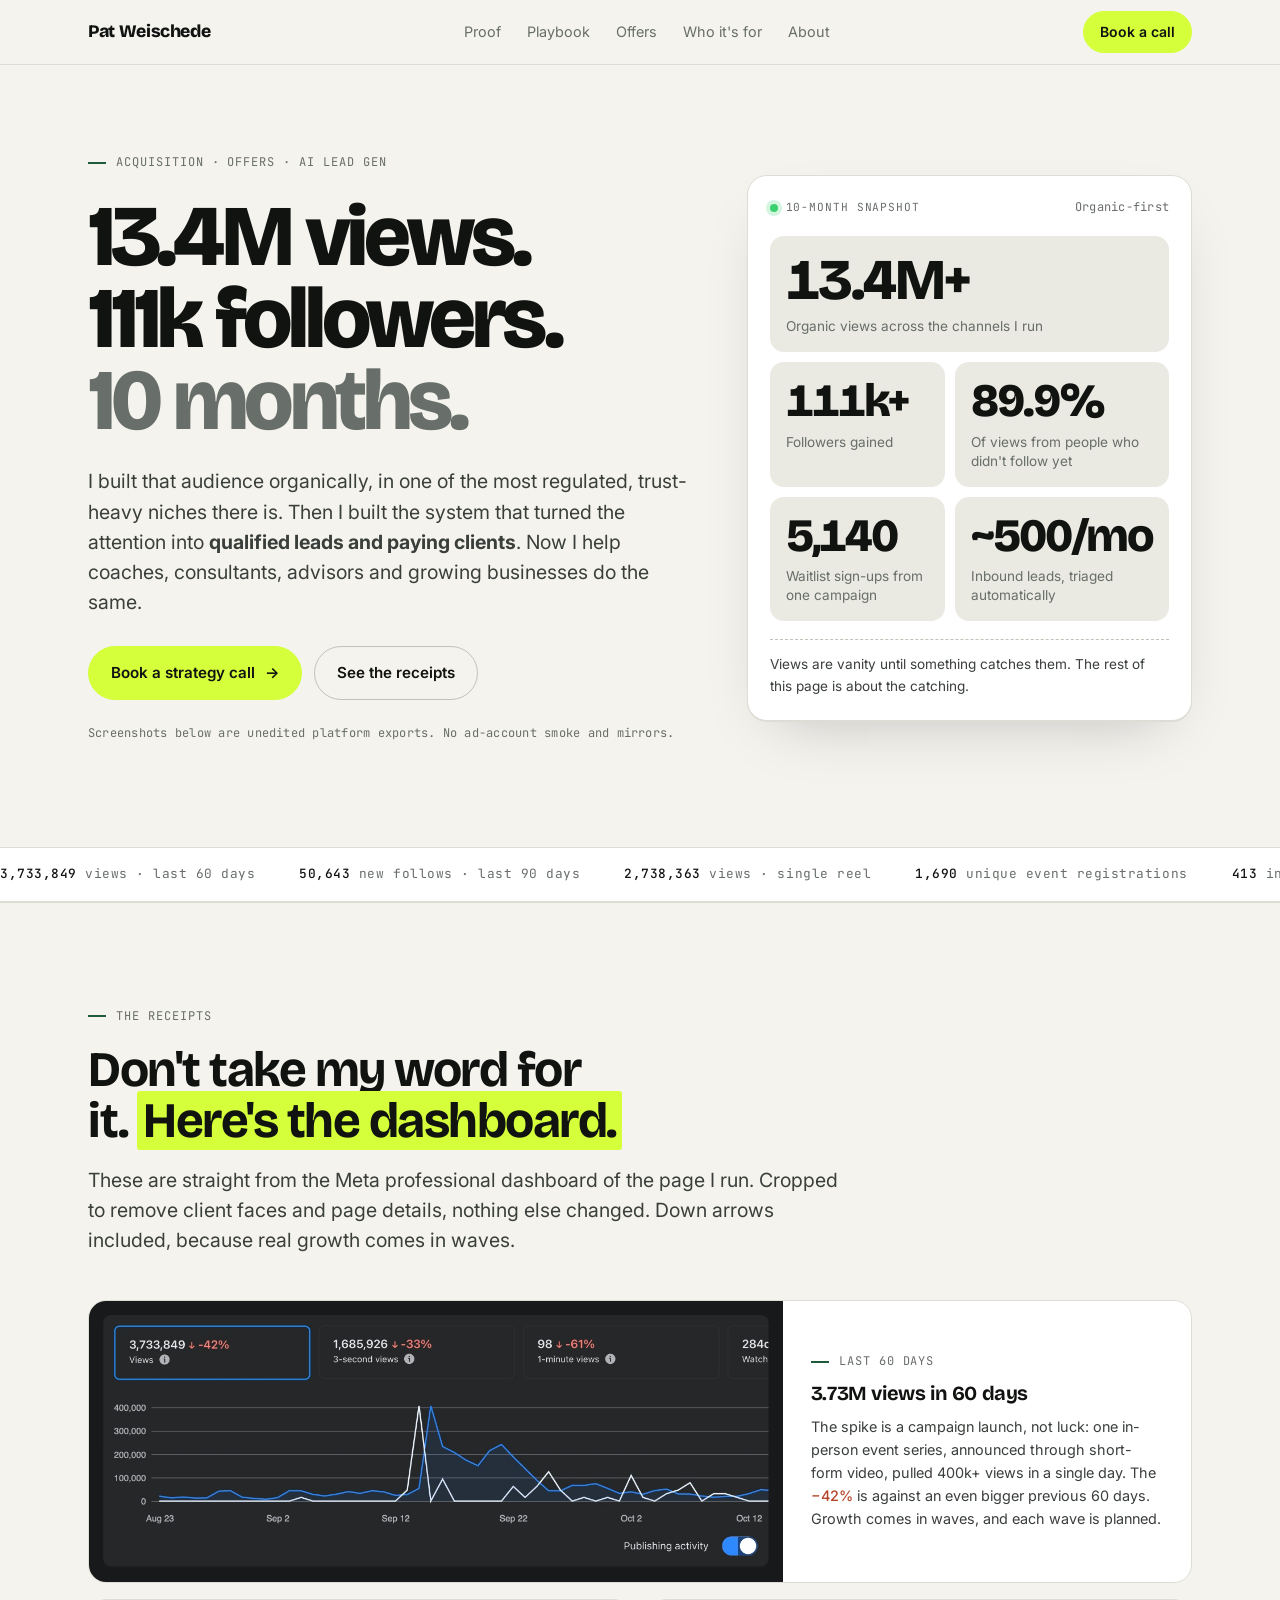
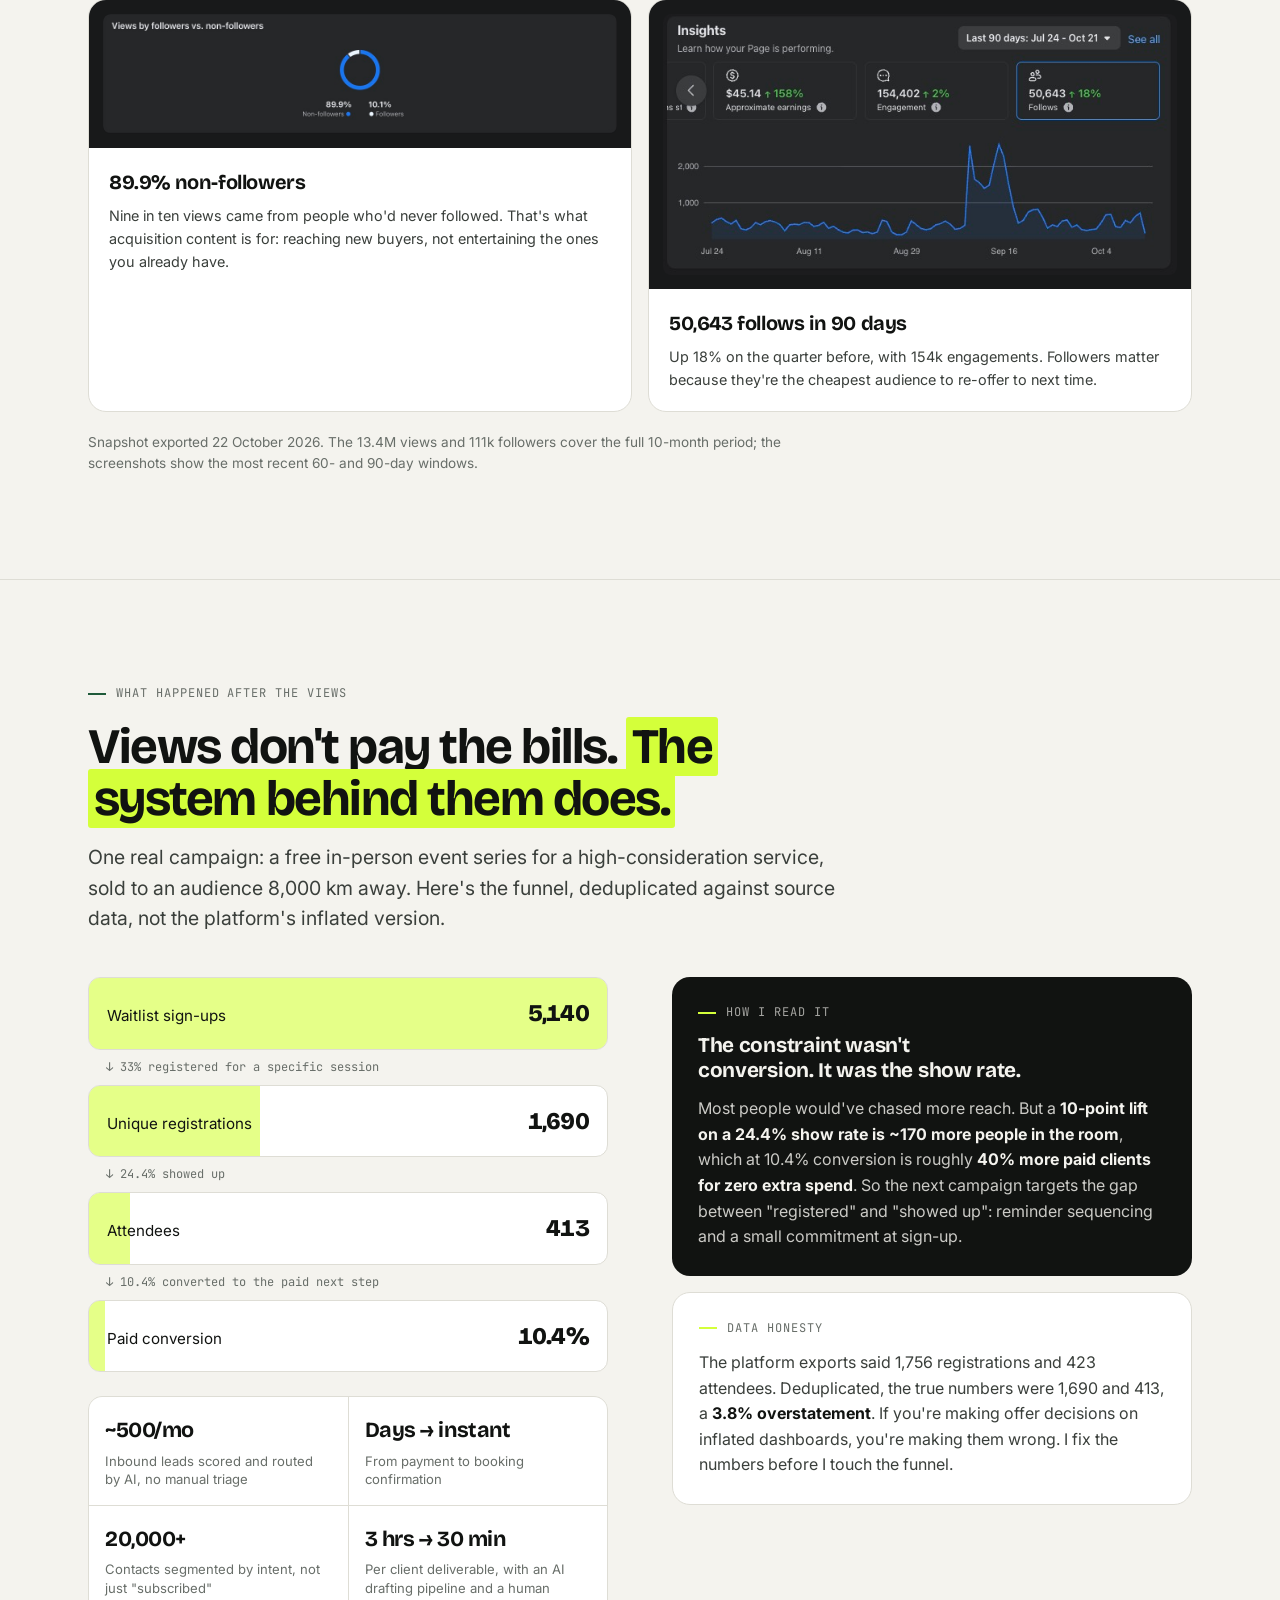
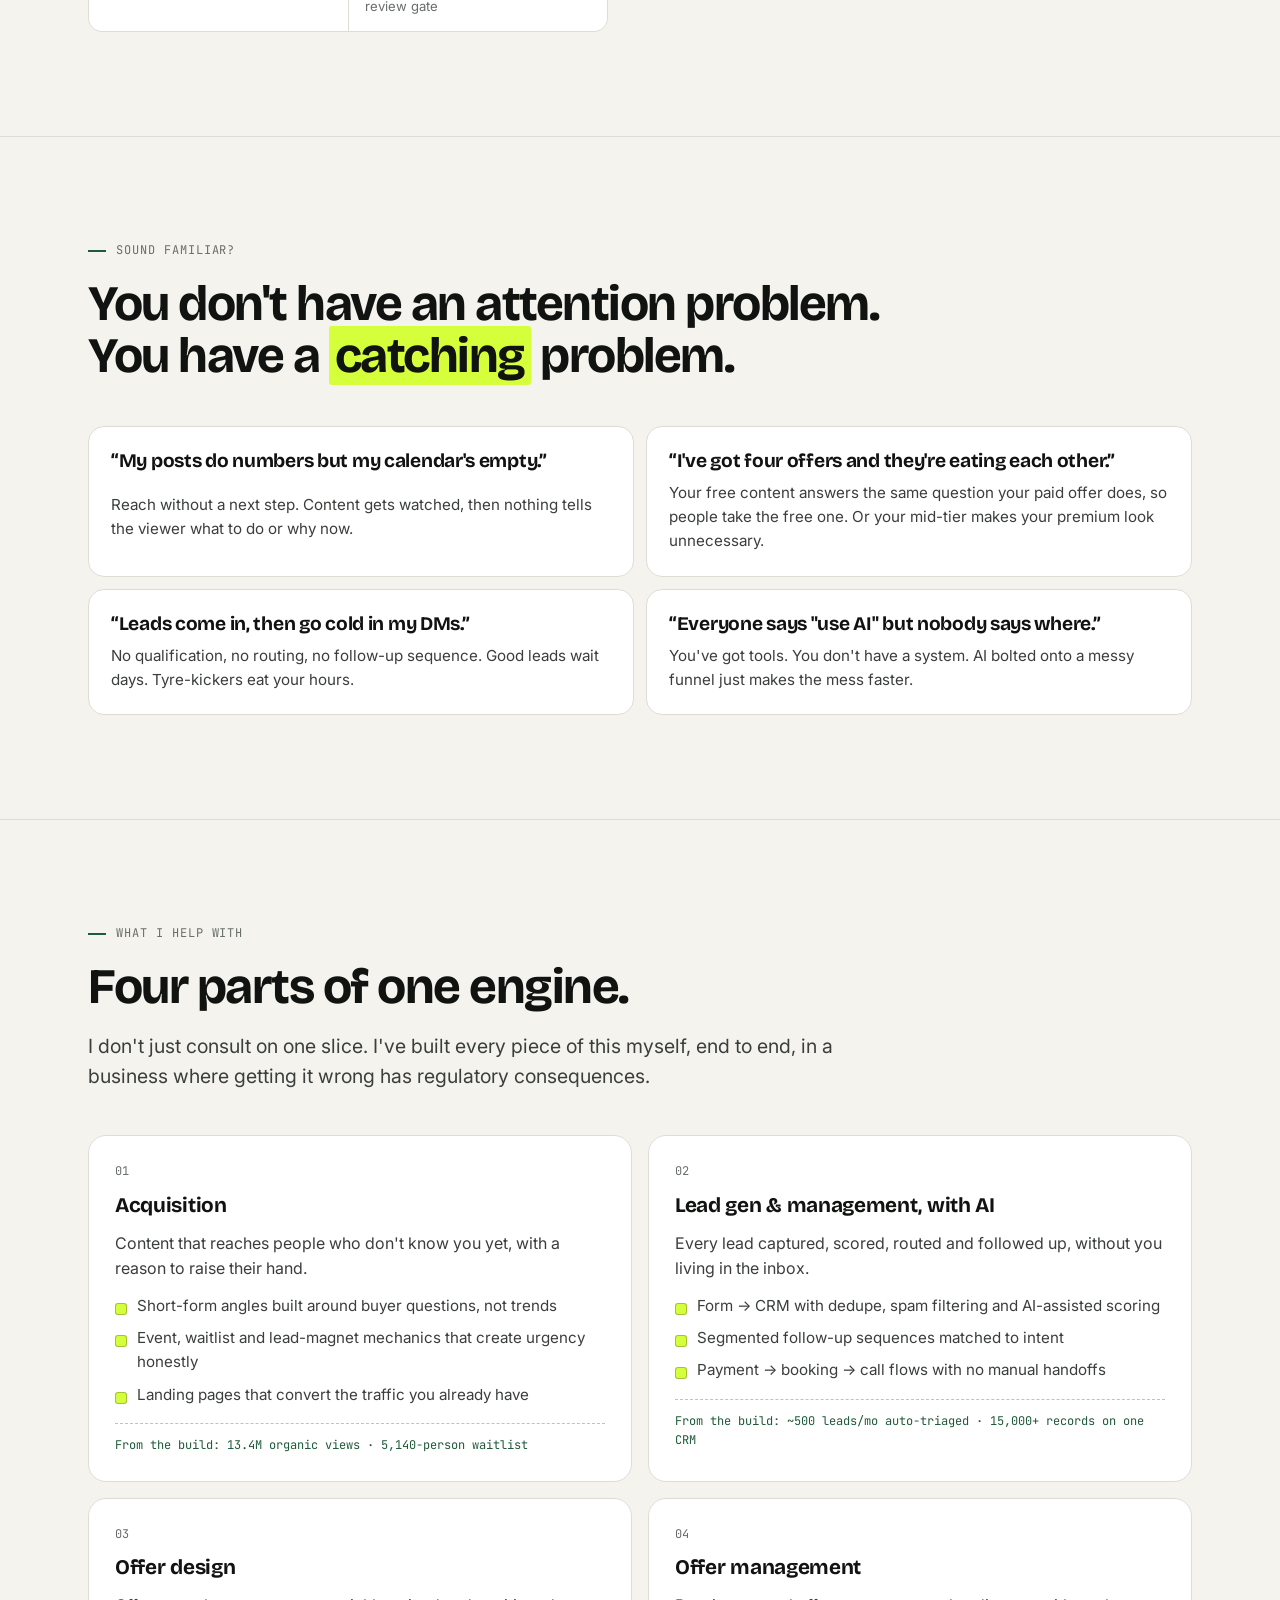
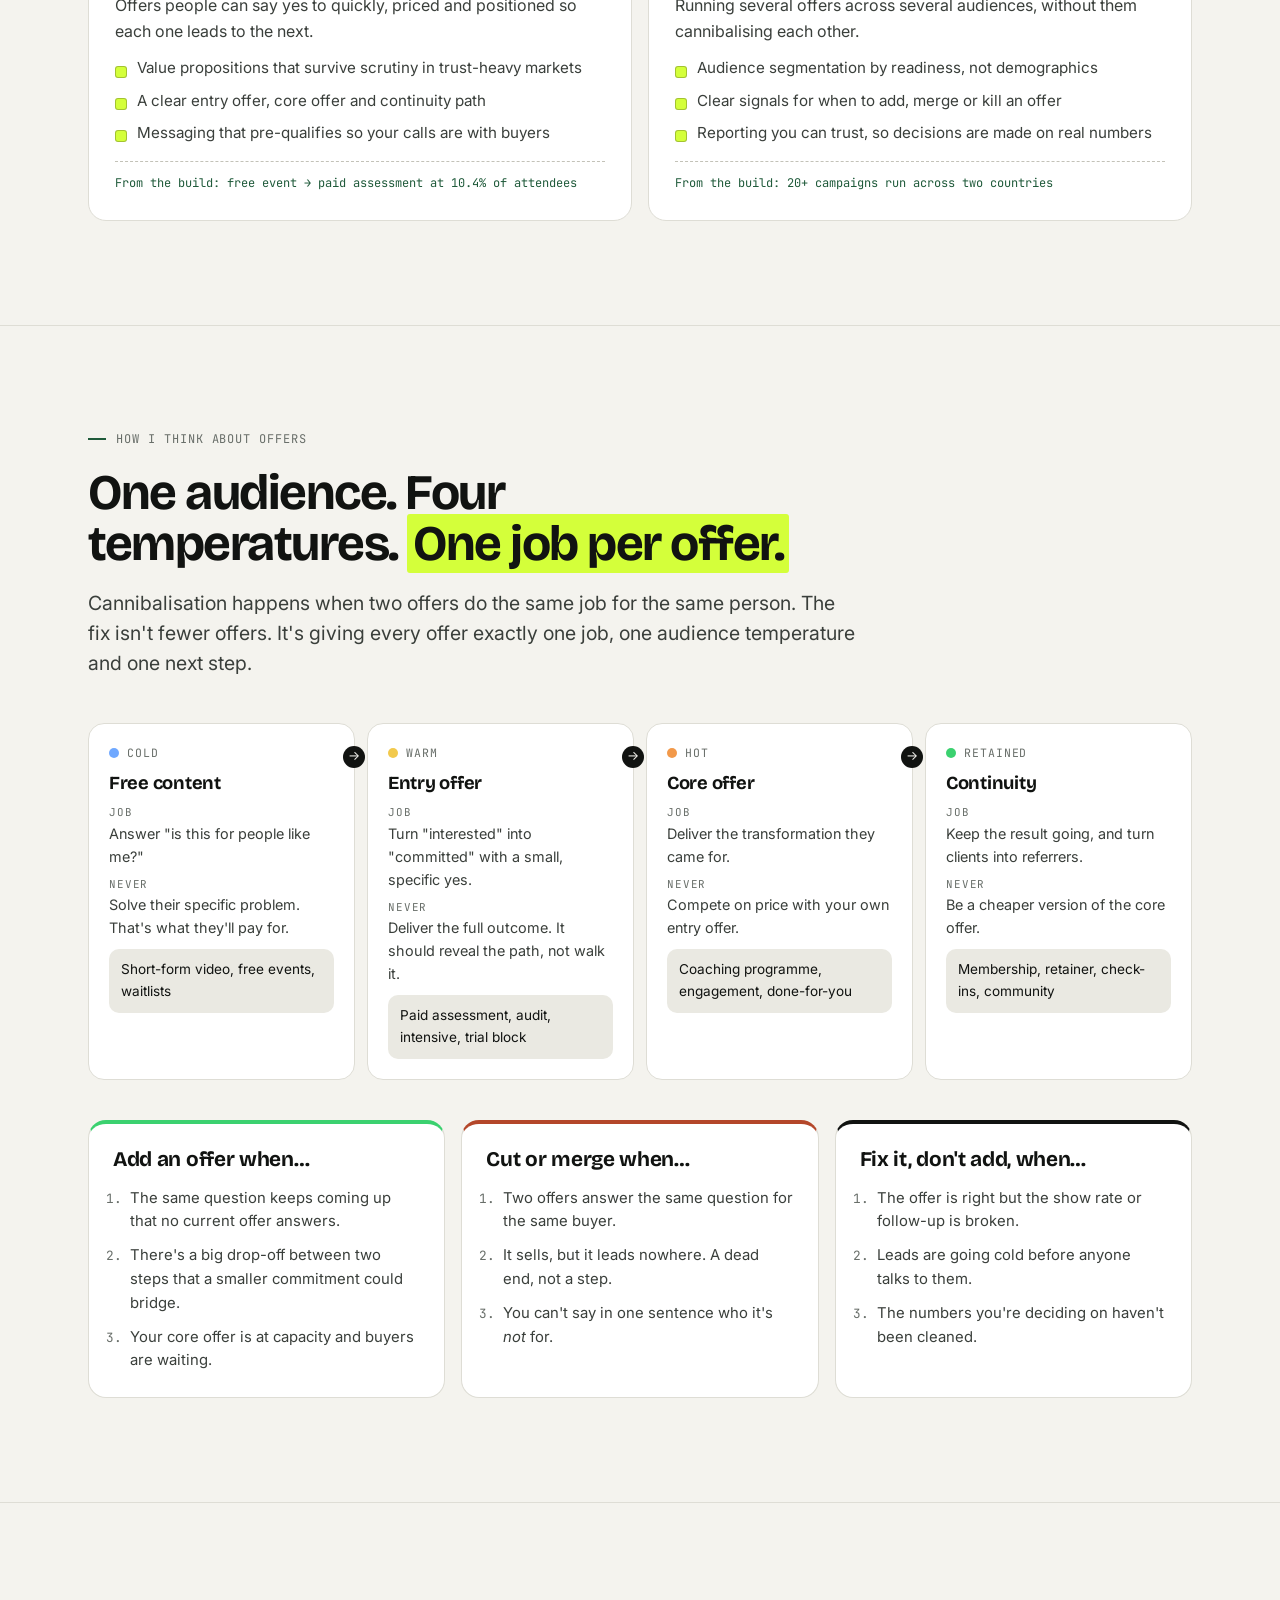
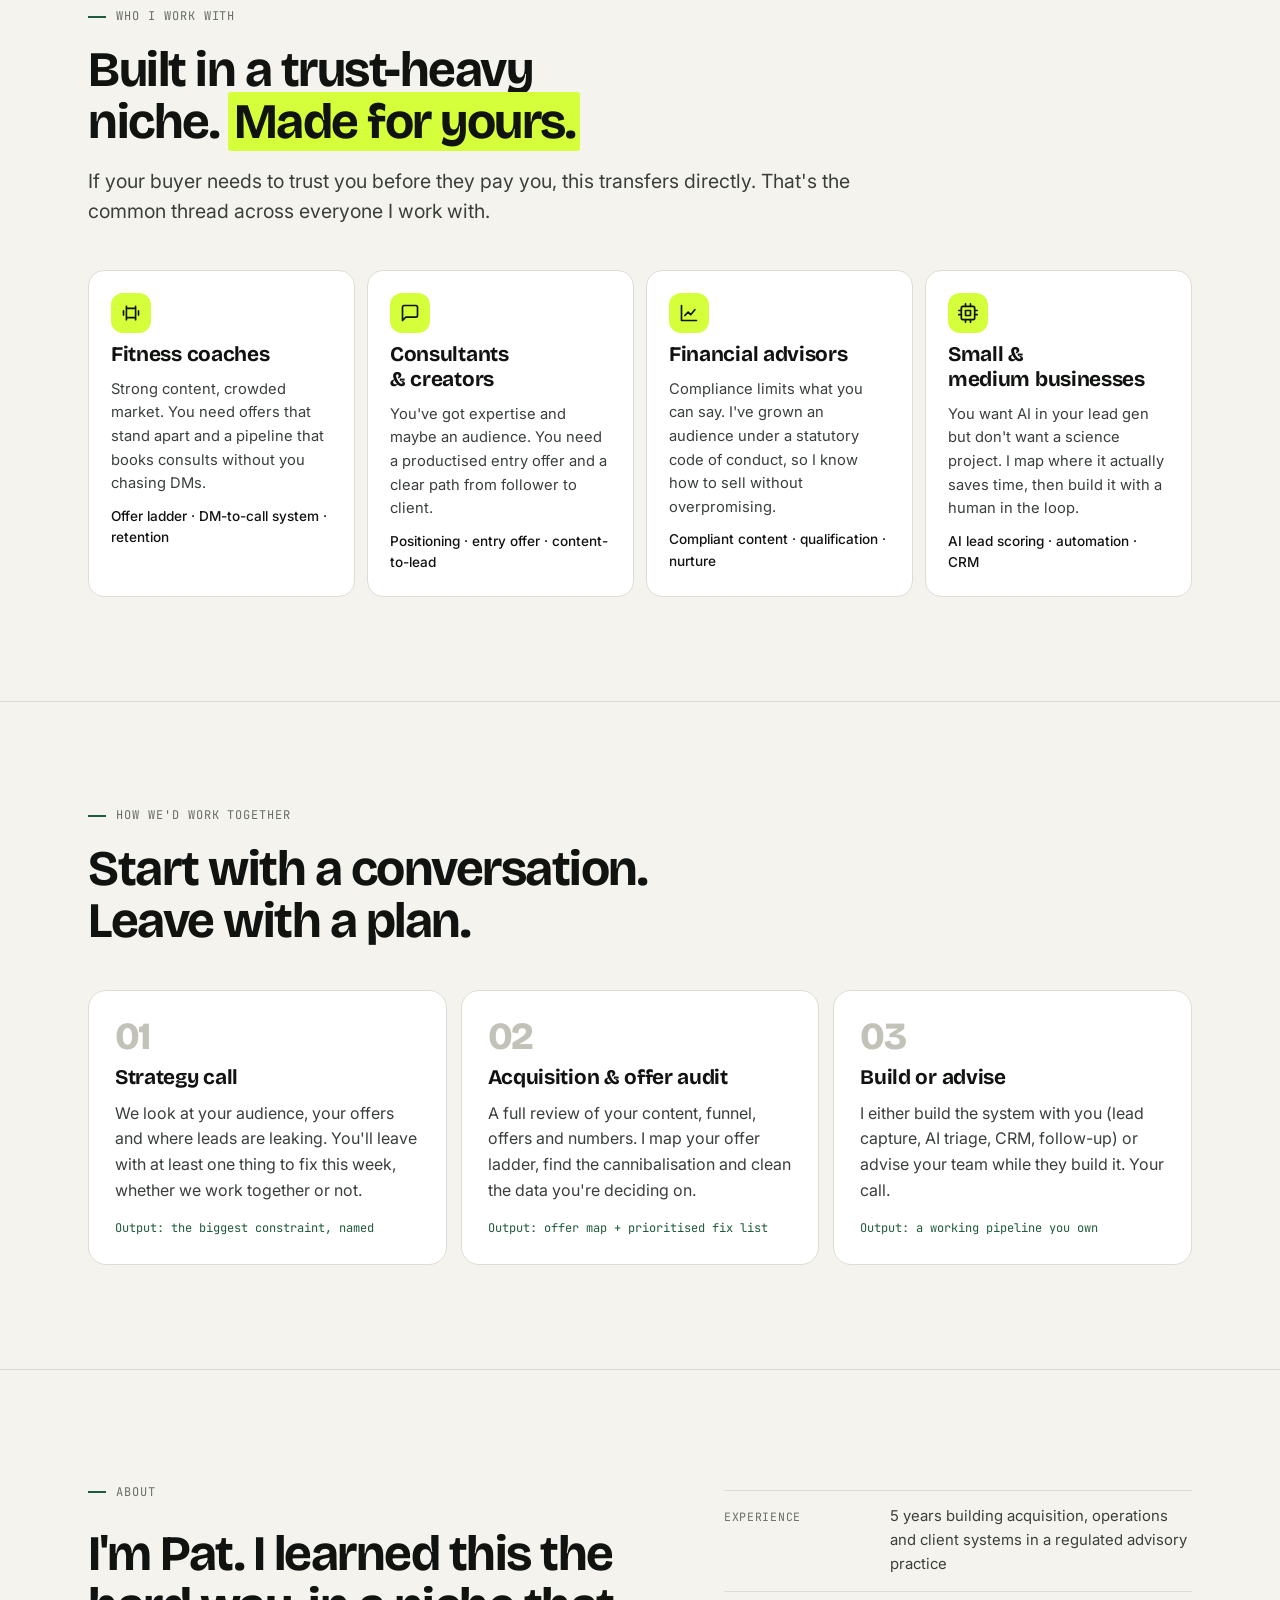
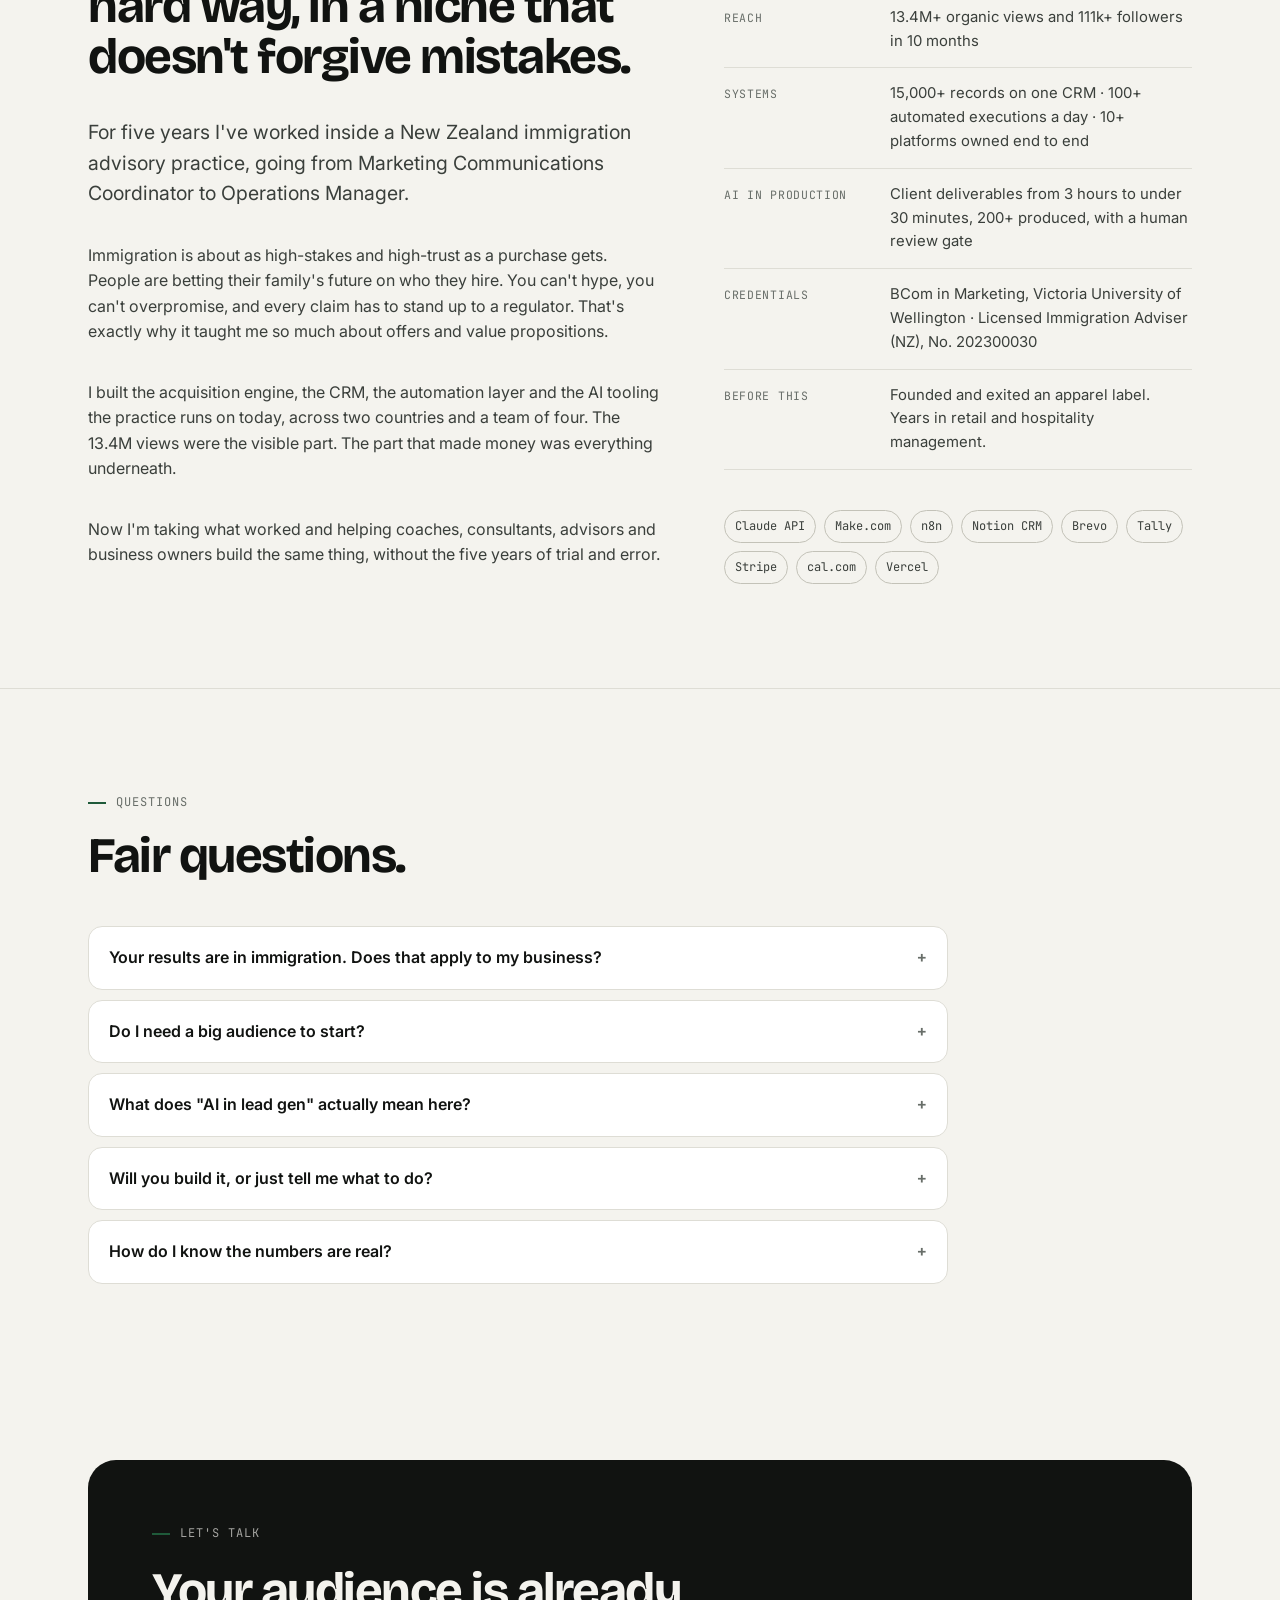
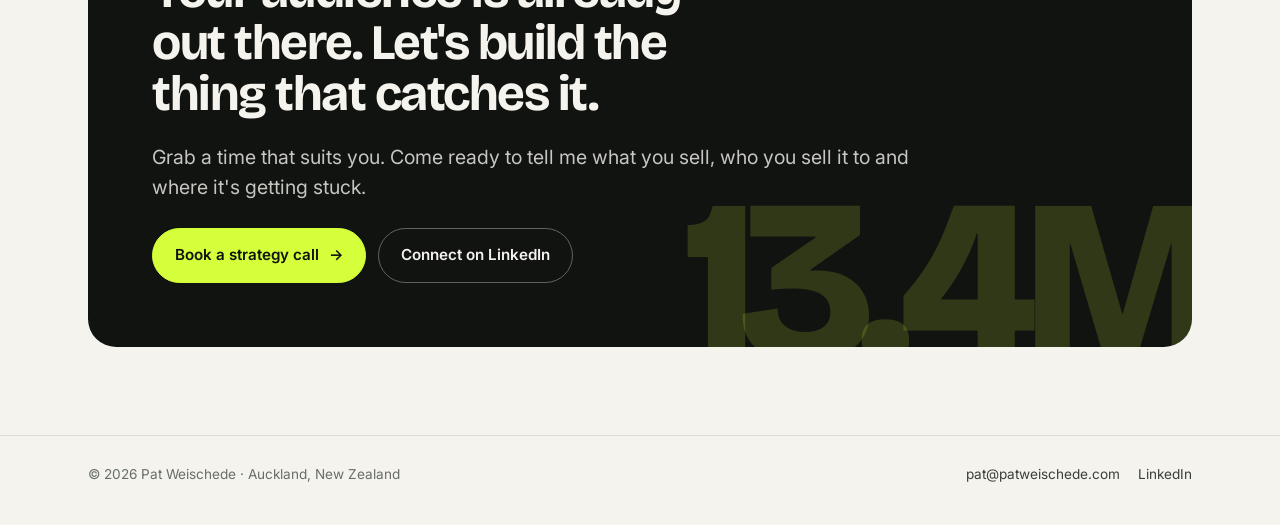
==== index.html @ 3d20a765 "Redesign homepage as acquisition and offer consulting site Lead with 13.4M views / 111k followers, a" ====
<!DOCTYPE html>
<html lang="en-NZ">
<head>
<meta charset="utf-8">
<meta name="viewport" content="width=device-width, initial-scale=1">
<title>Pat Weischede</title>
<meta name="description" content="13.4M organic views and 111k+ followers in 10 months, in one of the most regulated niches there is. Pat Weischede helps coaches, consultants, advisors and growing businesses build acquisition, offers and AI-assisted lead gen that actually converts.">
<meta property="og:title" content="13.4M views. 111k followers. 10 months. — Pat Weischede">
<meta property="og:description" content="Acquisition, offer design and AI lead gen for coaches, consultants, advisors and growing businesses.">
<meta property="og:type" content="website">
<meta property="og:url" content="https://patweischede.com">
<meta property="og:image" content="https://patweischede.com/og-image.jpg">
<meta name="twitter:card" content="summary_large_image">
<link rel="canonical" href="https://patweischede.com">
<link rel="icon" type="image/svg+xml" href="data:image/svg+xml,<svg xmlns='http://www.w3.org/2000/svg' viewBox='0 0 100 100'><rect width='100' height='100' rx='22' fill='%23111311'/><text x='50' y='68' font-family='Arial' font-weight='700' font-size='52' text-anchor='middle' fill='%23D4FF3A'>P</text></svg>">
<link rel="preconnect" href="https://fonts.googleapis.com">
<link rel="preconnect" href="https://fonts.gstatic.com" crossorigin>
<link rel="stylesheet" href="https://fonts.googleapis.com/css2?family=Bricolage+Grotesque:opsz,wght@12..96,500..800&family=Inter:wght@400;500;600&family=JetBrains+Mono:wght@400;500&display=swap">
<style>
  :root {
    --ground: #F4F3EE;
    --surface: #FFFFFF;
    --surface-sunk: #EAE9E2;
    --ink: #111311;
    --ink-soft: #3A3F3B;
    --muted: #686E69;
    --line: #DEDDD5;
    --line-strong: #C3C2B8;
    --accent: #1F5A3A;
    --hi: #D4FF3A;
    --hi-ink: #111311;
    --down: #B4472A;
    --shot-bg: #18191A;
    --bar: color-mix(in srgb, #D4FF3A 60%, transparent);
    --display: "Bricolage Grotesque", "Helvetica Neue", Arial, sans-serif;
    --body: "Inter", "Helvetica Neue", Arial, sans-serif;
    --mono: "JetBrains Mono", ui-monospace, "SFMono-Regular", Menlo, monospace;
    --measure: 64ch;
    --gutter: 16px;
  }
  @media (prefers-color-scheme: dark) {
    :root:not([data-theme="light"]) {
      --ground: #0D0E0D;
      --surface: #151715;
      --surface-sunk: #111311;
      --ink: #F1F2EE;
      --ink-soft: #C8CBC5;
      --muted: #8E938C;
      --line: #252825;
      --line-strong: #383C38;
      --accent: #D4FF3A;
      --down: #F08A68;
      --shot-bg: #18191A;
      --bar: color-mix(in srgb, #D4FF3A 20%, transparent);
    }
  }
  :root[data-theme="dark"] {
    --ground: #0D0E0D;
    --surface: #151715;
    --surface-sunk: #111311;
    --ink: #F1F2EE;
    --ink-soft: #C8CBC5;
    --muted: #8E938C;
    --line: #252825;
    --line-strong: #383C38;
    --accent: #D4FF3A;
    --down: #F08A68;
    --shot-bg: #18191A;
    --bar: color-mix(in srgb, #D4FF3A 20%, transparent);
  }
  @media (min-width: 640px) { :root { --gutter: 28px; } }

  * { box-sizing: border-box; }
  html { scroll-behavior: smooth; color-scheme: light dark; }
  body {
    margin: 0;
    background: var(--ground);
    color: var(--ink);
    font-family: var(--body);
    font-size: 1rem;
    line-height: 1.6;
    -webkit-font-smoothing: antialiased;
    overflow-x: hidden;
  }
  img { max-width: 100%; display: block; }
  a { color: inherit; }
  a:focus-visible, button:focus-visible, summary:focus-visible {
    outline: 2px solid var(--accent);
    outline-offset: 3px;
    border-radius: 4px;
  }
  .wrap { max-width: 1160px; margin: 0 auto; padding-inline: var(--gutter); }
  section[id] { scroll-margin-top: 72px; }
  p { margin: 0; max-width: var(--measure); color: var(--ink-soft); }
  h1, h2, h3 { font-family: var(--display); margin: 0; text-wrap: balance; color: var(--ink); }
  h2 {
    font-weight: 700;
    font-size: clamp(1.9rem, 1.3rem + 2.6vw, 3.1rem);
    line-height: 1.04;
    letter-spacing: -0.03em;
  }
  h3 { font-weight: 700; font-size: 1.3rem; line-height: 1.2; letter-spacing: -0.015em; }
  .mark { background: var(--hi); color: var(--hi-ink); padding: 0 0.12em; border-radius: 3px; -webkit-box-decoration-break: clone; box-decoration-break: clone; }
  .kicker {
    font-family: var(--mono);
    font-size: 0.75rem;
    letter-spacing: 0.08em;
    text-transform: uppercase;
    color: var(--muted);
    display: inline-flex;
    align-items: center;
    gap: 10px;
  }
  .kicker::before { content: ""; width: 18px; height: 2px; background: var(--accent); }
  .lede { font-size: clamp(1.06rem, 1rem + 0.35vw, 1.22rem); line-height: 1.55; color: var(--ink-soft); }
  .sec { padding-block: 72px; border-top: 1px solid var(--line); }
  @media (min-width: 900px) { .sec { padding-block: 104px; } }
  .sec-head { display: grid; gap: 18px; margin-bottom: 44px; max-width: 820px; }

  /* ---------- buttons ---------- */
  .btn {
    font-family: var(--body);
    font-weight: 600;
    font-size: 0.95rem;
    text-decoration: none;
    padding: 14px 22px;
    border-radius: 999px;
    display: inline-flex;
    align-items: center;
    gap: 10px;
    border: 1px solid transparent;
    transition: transform 0.15s ease, background 0.15s ease, border-color 0.15s ease;
  }
  .btn:hover { transform: translateY(-1px); }
  .btn-primary { background: var(--hi); color: var(--hi-ink); border-color: var(--hi); }
  .btn-ghost { background: transparent; color: var(--ink); border-color: var(--line-strong); }
  .btn-ghost:hover { border-color: var(--ink); }
  .btn .arr { transition: transform 0.15s ease; }
  .btn:hover .arr { transform: translateX(3px); }

  /* ---------- nav ---------- */
  .nav-bar {
    position: sticky;
    top: 0;
    z-index: 30;
    background: color-mix(in srgb, var(--ground) 88%, transparent);
    backdrop-filter: blur(10px);
    -webkit-backdrop-filter: blur(10px);
    border-bottom: 1px solid var(--line);
  }
  .nav { display: flex; align-items: center; justify-content: space-between; gap: 16px; height: 64px; }
  .brand { font-family: var(--display); font-weight: 800; font-size: 1.1rem; letter-spacing: -0.02em; text-decoration: none; }
  .nav-links { display: none; gap: 26px; }
  .nav-links a { font-size: 0.9rem; text-decoration: none; color: var(--muted); transition: color 0.15s ease; }
  .nav-links a:hover { color: var(--ink); }
  @media (min-width: 860px) { .nav-links { display: flex; } }
  .nav .btn { padding: 9px 16px; font-size: 0.875rem; }

  /* ---------- hero ---------- */
  .hero { padding-block: 56px 72px; }
  @media (min-width: 900px) { .hero { padding-block: 88px 104px; } }
  .hero-grid { display: grid; gap: 48px; align-items: center; }
  @media (min-width: 980px) { .hero-grid { grid-template-columns: minmax(0, 1.15fr) minmax(0, 0.85fr); gap: 56px; } }
  .hero-copy { display: grid; gap: 24px; }
  .hero h1 {
    font-weight: 800;
    font-size: clamp(2.6rem, 1.4rem + 5.6vw, 5.4rem);
    line-height: 0.95;
    letter-spacing: -0.045em;
  }
  .hero h1 .line { display: block; }
  .hero h1 .dim { color: var(--muted); }
  .hero .lede { max-width: 54ch; }
  .cta-row { display: flex; flex-wrap: wrap; gap: 12px; margin-top: 4px; }
  .fine { font-family: var(--mono); font-size: 0.75rem; color: var(--muted); letter-spacing: 0.02em; }

  .receipt {
    background: var(--surface);
    border: 1px solid var(--line);
    border-radius: 20px;
    padding: 22px;
    display: grid;
    gap: 18px;
    box-shadow: 0 1px 0 var(--line), 0 24px 60px -30px rgba(0,0,0,0.25);
  }
  .receipt-top { display: flex; justify-content: space-between; align-items: center; gap: 12px; }
  .live { font-family: var(--mono); font-size: 0.7rem; letter-spacing: 0.08em; text-transform: uppercase; color: var(--muted); display: inline-flex; align-items: center; gap: 8px; }
  .live::before { content: ""; width: 8px; height: 8px; border-radius: 50%; background: #3BD16F; box-shadow: 0 0 0 4px color-mix(in srgb, #3BD16F 22%, transparent); }
  .big-stats { display: grid; grid-template-columns: 1fr 1fr; gap: 10px; }
  .big-stat { background: var(--surface-sunk); border-radius: 14px; padding: 16px; }
  .big-stat.wide { grid-column: 1 / -1; }
  .big-stat .fig {
    font-family: var(--display);
    font-weight: 800;
    font-size: clamp(2rem, 1.5rem + 2vw, 2.9rem);
    line-height: 1;
    letter-spacing: -0.04em;
    font-variant-numeric: tabular-nums;
  }
  .big-stat.wide .fig { font-size: clamp(2.6rem, 2rem + 2.6vw, 3.6rem); }
  .big-stat .cap { font-size: 0.85rem; color: var(--muted); margin-top: 8px; line-height: 1.4; }
  .receipt-foot { font-size: 0.85rem; color: var(--ink-soft); border-top: 1px dashed var(--line-strong); padding-top: 14px; }

  /* ---------- ticker ---------- */
  .ticker { border-top: 1px solid var(--line); border-bottom: 1px solid var(--line); overflow: hidden; background: var(--surface); }
  .ticker-track { display: flex; gap: 44px; padding-block: 16px; width: max-content; animation: tick 40s linear infinite; }
  .ticker span { font-family: var(--mono); font-size: 0.8rem; letter-spacing: 0.04em; color: var(--muted); white-space: nowrap; }
  .ticker b { color: var(--ink); font-weight: 500; }
  @keyframes tick { to { transform: translateX(-50%); } }
  @media (prefers-reduced-motion: reduce) { .ticker-track { animation: none; } }

  /* ---------- proof ---------- */
  .proof-grid { display: grid; gap: 16px; }
  @media (min-width: 900px) { .proof-grid { grid-template-columns: repeat(12, minmax(0, 1fr)); } }
  .shot {
    background: var(--surface);
    border: 1px solid var(--line);
    border-radius: 18px;
    overflow: hidden;
    display: grid;
    grid-template-rows: auto 1fr;
    margin: 0;
  }
  .shot-frame { background: var(--shot-bg); padding: 14px; }
  .shot-frame img { width: 100%; height: auto; border-radius: 8px; }
  .shot figcaption { padding: 18px 20px 20px; display: grid; gap: 6px; align-content: start; }
  .shot .fig-line { font-family: var(--display); font-weight: 700; font-size: 1.25rem; letter-spacing: -0.02em; color: var(--ink); }
  .shot .note { font-size: 0.9rem; color: var(--ink-soft); }
  @media (min-width: 900px) {
    .shot.s-views { grid-column: span 12; grid-template-columns: minmax(0, 1.7fr) minmax(0, 1fr); grid-template-rows: none; }
    .shot.s-views figcaption { padding: 28px; align-content: center; }
    .shot.s-split, .shot.s-follow { grid-column: span 6; }
  }
  .proof-foot { margin-top: 20px; font-size: 0.85rem; color: var(--muted); max-width: 80ch; }
  .tag-down { color: var(--down); font-weight: 500; }

  /* ---------- funnel ---------- */
  .funnel-grid { display: grid; gap: 40px; }
  @media (min-width: 960px) { .funnel-grid { grid-template-columns: minmax(0, 1fr) minmax(0, 1fr); gap: 64px; align-items: start; } }
  .funnel { display: grid; gap: 8px; }
  .step {
    position: relative;
    display: flex;
    justify-content: space-between;
    align-items: baseline;
    gap: 16px;
    padding: 16px 18px;
    border-radius: 12px;
    background: var(--surface);
    border: 1px solid var(--line);
    overflow: hidden;
  }
  .step::before {
    content: "";
    position: absolute;
    inset: 0 auto 0 0;
    width: var(--w, 100%);
    background: var(--bar);
    z-index: 0;
  }
  .step > * { position: relative; z-index: 1; }
  .step .lbl { font-size: 0.95rem; color: var(--ink); }
  .step .val { font-family: var(--display); font-weight: 800; font-size: 1.5rem; letter-spacing: -0.03em; font-variant-numeric: tabular-nums; color: var(--ink); }
  .ratio { font-family: var(--mono); font-size: 0.75rem; color: var(--muted); padding-left: 18px; }
  .insight {
    background: var(--ink);
    color: var(--ground);
    border-radius: 18px;
    padding: 26px;
    display: grid;
    gap: 12px;
  }
  .insight .kicker { color: color-mix(in srgb, var(--ground) 65%, transparent); }
  .insight .kicker::before { background: var(--hi); }
  .insight p { color: color-mix(in srgb, var(--ground) 82%, transparent); }
  .insight strong { color: var(--ground); }
  .system-stats { display: grid; grid-template-columns: 1fr 1fr; gap: 1px; background: var(--line); border: 1px solid var(--line); border-radius: 14px; overflow: hidden; margin-top: 24px; }
  .system-stats div { background: var(--surface); padding: 16px; }
  .system-stats b { display: block; font-family: var(--display); font-size: 1.35rem; letter-spacing: -0.02em; color: var(--ink); }
  .system-stats span { font-size: 0.82rem; color: var(--muted); line-height: 1.4; display: block; margin-top: 4px; }

  /* ---------- pain ---------- */
  .pains { display: grid; gap: 12px; }
  @media (min-width: 760px) { .pains { grid-template-columns: 1fr 1fr; } }
  .pain { padding: 22px; border-radius: 16px; border: 1px solid var(--line); background: var(--surface); display: grid; gap: 8px; }
  .pain q { font-family: var(--display); font-weight: 700; font-size: 1.2rem; letter-spacing: -0.015em; color: var(--ink); quotes: "\201C" "\201D"; line-height: 1.25; }
  .pain p { font-size: 0.95rem; }

  /* ---------- pillars ---------- */
  .pillars { display: grid; gap: 16px; }
  @media (min-width: 760px) { .pillars { grid-template-columns: 1fr 1fr; } }
  .pillar { padding: 26px; border-radius: 18px; background: var(--surface); border: 1px solid var(--line); display: grid; gap: 12px; align-content: start; }
  .pillar .n { font-family: var(--mono); font-size: 0.75rem; color: var(--muted); }
  .pillar ul { margin: 0; padding: 0; list-style: none; display: grid; gap: 8px; }
  .pillar li { padding-left: 22px; position: relative; color: var(--ink-soft); font-size: 0.95rem; }
  .pillar li::before { content: ""; position: absolute; left: 0; top: 0.6em; width: 10px; height: 10px; border-radius: 3px; background: var(--hi); border: 1px solid color-mix(in srgb, var(--ink) 25%, transparent); }
  .pillar .from { font-family: var(--mono); font-size: 0.75rem; color: var(--accent); border-top: 1px dashed var(--line-strong); padding-top: 12px; margin-top: 4px; }

  /* ---------- ladder ---------- */
  .ladder { display: grid; gap: 10px; }
  @media (min-width: 900px) { .ladder { grid-template-columns: repeat(4, minmax(0, 1fr)); gap: 12px; } }
  .rung { border-radius: 16px; padding: 20px; display: grid; gap: 10px; align-content: start; border: 1px solid var(--line); background: var(--surface); }
  .rung .temp { font-family: var(--mono); font-size: 0.72rem; letter-spacing: 0.08em; text-transform: uppercase; display: inline-flex; gap: 8px; align-items: center; color: var(--muted); }
  .rung .dot { width: 10px; height: 10px; border-radius: 50%; }
  .rung h3 { font-size: 1.15rem; }
  .rung dl { margin: 0; display: grid; gap: 8px; }
  .rung dt { font-family: var(--mono); font-size: 0.68rem; letter-spacing: 0.08em; text-transform: uppercase; color: var(--muted); }
  .rung dd { margin: 0; font-size: 0.9rem; color: var(--ink-soft); }
  .rung .eg { font-size: 0.85rem; color: var(--ink); background: var(--surface-sunk); border-radius: 10px; padding: 10px 12px; }
  @media (min-width: 900px) {
    .rung { position: relative; }
    .rung:not(:last-child)::after {
      content: "→";
      position: absolute;
      right: -11px;
      top: 22px;
      width: 22px; height: 22px;
      display: grid; place-items: center;
      font-size: 0.8rem;
      background: var(--ink);
      color: var(--ground);
      border-radius: 50%;
      z-index: 2;
    }
  }
  .rules { display: grid; gap: 16px; margin-top: 40px; }
  @media (min-width: 860px) { .rules { grid-template-columns: repeat(3, minmax(0, 1fr)); } }
  .rule { padding: 24px; border-radius: 18px; display: grid; gap: 14px; align-content: start; background: var(--surface); border: 1px solid var(--line); }
  .rule.add { border-top: 4px solid #3BD16F; }
  .rule.cut { border-top: 4px solid var(--down); }
  .rule.keep { border-top: 4px solid var(--ink); }
  .rule ol { margin: 0; padding-left: 1.15em; display: grid; gap: 10px; color: var(--ink-soft); font-size: 0.93rem; }
  .rule li::marker { font-family: var(--mono); color: var(--muted); font-size: 0.8rem; }

  /* ---------- who ---------- */
  .who { display: grid; gap: 12px; }
  @media (min-width: 700px) { .who { grid-template-columns: 1fr 1fr; } }
  @media (min-width: 1040px) { .who { grid-template-columns: repeat(4, minmax(0, 1fr)); } }
  .who-card { padding: 22px; border-radius: 16px; border: 1px solid var(--line); background: var(--surface); display: grid; gap: 10px; align-content: start; }
  .who-card .ic { width: 40px; height: 40px; border-radius: 12px; background: var(--hi); color: var(--hi-ink); display: grid; place-items: center; }
  .who-card .ic svg { width: 20px; height: 20px; }
  .who-card p { font-size: 0.92rem; }
  .who-card .fix { font-size: 0.85rem; color: var(--ink); font-weight: 500; }

  /* ---------- process ---------- */
  .process { display: grid; gap: 14px; counter-reset: p; }
  @media (min-width: 860px) { .process { grid-template-columns: repeat(3, minmax(0, 1fr)); } }
  .proc { padding: 26px; border-radius: 18px; background: var(--surface); border: 1px solid var(--line); display: grid; gap: 10px; align-content: start; }
  .proc .num { font-family: var(--display); font-weight: 800; font-size: 2.4rem; letter-spacing: -0.04em; line-height: 1; color: var(--line-strong); }
  .proc .out { font-family: var(--mono); font-size: 0.75rem; color: var(--accent); margin-top: 6px; }

  /* ---------- about ---------- */
  .about-grid { display: grid; gap: 40px; }
  @media (min-width: 960px) { .about-grid { grid-template-columns: minmax(0, 1.1fr) minmax(0, 0.9fr); gap: 64px; } }
  .about-copy { display: grid; gap: 18px; }
  .facts { display: grid; gap: 0; border-top: 1px solid var(--line); }
  .fact { display: grid; grid-template-columns: 1fr; gap: 4px; padding: 14px 0; border-bottom: 1px solid var(--line); }
  @media (min-width: 560px) { .fact { grid-template-columns: 150px minmax(0, 1fr); gap: 16px; } }
  .fact dt { font-family: var(--mono); font-size: 0.72rem; letter-spacing: 0.06em; text-transform: uppercase; color: var(--muted); padding-top: 3px; }
  .fact dd { margin: 0; font-size: 0.93rem; color: var(--ink-soft); }
  .tools { display: flex; flex-wrap: wrap; gap: 8px; }
  .tools span { font-family: var(--mono); font-size: 0.75rem; padding: 6px 10px; border: 1px solid var(--line-strong); border-radius: 999px; color: var(--ink-soft); }

  /* ---------- faq ---------- */
  .faq { display: grid; gap: 10px; max-width: 860px; }
  .faq details { border: 1px solid var(--line); border-radius: 14px; background: var(--surface); }
  .faq summary {
    cursor: pointer;
    list-style: none;
    padding: 18px 20px;
    font-weight: 600;
    display: flex;
    justify-content: space-between;
    gap: 16px;
  }
  .faq summary::-webkit-details-marker { display: none; }
  .faq summary::after { content: "+"; font-family: var(--mono); color: var(--muted); transition: transform 0.15s ease; }
  .faq details[open] summary::after { transform: rotate(45deg); }
  .faq .a { padding: 0 20px 20px; }
  .faq .a p { font-size: 0.95rem; }

  /* ---------- final cta ---------- */
  .final { padding-block: 72px 88px; }
  .final-card {
    background: var(--ink);
    color: var(--ground);
    border-radius: 28px;
    padding: clamp(28px, 5vw, 64px);
    display: grid;
    gap: 22px;
    position: relative;
    overflow: hidden;
  }
  .final-card h2 { color: var(--ground); max-width: 18ch; }
  .final-card p { color: color-mix(in srgb, var(--ground) 78%, transparent); }
  .final-card .btn-ghost { color: var(--ground); border-color: color-mix(in srgb, var(--ground) 35%, transparent); }
  .final-card .btn-ghost:hover { border-color: var(--ground); }
  .final-card .bigfig {
    position: absolute;
    right: -0.04em;
    bottom: -0.22em;
    font-family: var(--display);
    font-weight: 800;
    font-size: clamp(6rem, 18vw, 15rem);
    letter-spacing: -0.06em;
    line-height: 1;
    color: color-mix(in srgb, var(--hi) 16%, transparent);
    pointer-events: none;
    user-select: none;
  }
  .final-card > *:not(.bigfig) { position: relative; z-index: 1; }

  footer { border-top: 1px solid var(--line); padding-block: 28px 40px; }
  .foot { display: flex; flex-wrap: wrap; justify-content: space-between; gap: 12px 24px; font-size: 0.85rem; color: var(--muted); }
  .foot a { color: var(--ink-soft); text-decoration: none; }
  .foot a:hover { color: var(--ink); }
  .foot-links { display: flex; gap: 18px; }

  /* ---------- reveal ---------- */
  .reveal { opacity: 0; transform: translateY(14px); transition: opacity 0.6s ease, transform 0.6s ease; }
  .reveal.in { opacity: 1; transform: none; }
  @media (prefers-reduced-motion: reduce) { .reveal { opacity: 1; transform: none; transition: none; } html { scroll-behavior: auto; } }
</style>
</head>
<body>

<div class="nav-bar">
  <nav class="wrap nav" aria-label="Primary">
    <a class="brand" href="#top">Pat Weischede</a>
    <div class="nav-links">
      <a href="#proof">Proof</a>
      <a href="#playbook">Playbook</a>
      <a href="#offers">Offers</a>
      <a href="#who">Who it's for</a>
      <a href="#about">About</a>
    </div>
    <a class="btn btn-primary" href="https://cal.com/patweischede/strategy-call" target="_blank" rel="noopener">Book a call</a>
  </nav>
</div>

<main id="top">

  <!-- ================= HERO ================= -->
  <header class="wrap hero">
    <div class="hero-grid">
      <div class="hero-copy">
        <span class="kicker">Acquisition · Offers · AI lead gen</span>
        <h1>
          <span class="line">13.4M views.</span>
          <span class="line">111k followers.</span>
          <span class="line dim">10 months.</span>
        </h1>
        <p class="lede">
          I built that audience organically, in one of the most regulated, trust-heavy niches there is. Then I built the system that turned the attention into <strong>qualified leads and paying clients</strong>. Now I help coaches, consultants, advisors and growing businesses do the same.
        </p>
        <div class="cta-row">
          <a class="btn btn-primary" href="https://cal.com/patweischede/strategy-call" target="_blank" rel="noopener">Book a strategy call <span class="arr" aria-hidden="true">→</span></a>
          <a class="btn btn-ghost" href="#proof">See the receipts</a>
        </div>
        <span class="fine">Screenshots below are unedited platform exports. No ad-account smoke and mirrors.</span>
      </div>

      <aside class="receipt" aria-label="Results summary">
        <div class="receipt-top">
          <span class="live">10-month snapshot</span>
          <span class="fine">Organic-first</span>
        </div>
        <div class="big-stats">
          <div class="big-stat wide">
            <div class="fig" data-count="13.4" data-suffix="M+" data-decimals="1">13.4M+</div>
            <div class="cap">Organic views across the channels I run</div>
          </div>
          <div class="big-stat">
            <div class="fig" data-count="111" data-suffix="k+">111k+</div>
            <div class="cap">Followers gained</div>
          </div>
          <div class="big-stat">
            <div class="fig" data-count="89.9" data-suffix="%" data-decimals="1">89.9%</div>
            <div class="cap">Of views from people who didn't follow yet</div>
          </div>
          <div class="big-stat">
            <div class="fig" data-count="5140" data-suffix="">5,140</div>
            <div class="cap">Waitlist sign-ups from one campaign</div>
          </div>
          <div class="big-stat">
            <div class="fig" data-count="500" data-prefix="~" data-suffix="/mo">~500/mo</div>
            <div class="cap">Inbound leads, triaged automatically</div>
          </div>
        </div>
        <div class="receipt-foot">Views are vanity until something catches them. The rest of this page is about the catching.</div>
      </aside>
    </div>
  </header>

  <div class="ticker" aria-hidden="true">
    <div class="ticker-track">
      <span><b>3,733,849</b> views · last 60 days</span>
      <span><b>50,643</b> new follows · last 90 days</span>
      <span><b>2,738,363</b> views · single reel</span>
      <span><b>1,690</b> unique event registrations</span>
      <span><b>413</b> in-person attendees</span>
      <span><b>20,000+</b> contacts in the database</span>
      <span><b>3 hrs → 30 min</b> per deliverable with AI</span>
      <span><b>Days → instant</b> booking confirmation</span>
      <span><b>3,733,849</b> views · last 60 days</span>
      <span><b>50,643</b> new follows · last 90 days</span>
      <span><b>2,738,363</b> views · single reel</span>
      <span><b>1,690</b> unique event registrations</span>
      <span><b>413</b> in-person attendees</span>
      <span><b>20,000+</b> contacts in the database</span>
      <span><b>3 hrs → 30 min</b> per deliverable with AI</span>
      <span><b>Days → instant</b> booking confirmation</span>
    </div>
  </div>

  <!-- ================= PROOF ================= -->
  <section class="sec" id="proof">
    <div class="wrap">
      <div class="sec-head reveal">
        <span class="kicker">The receipts</span>
        <h2>Don't take my word for it. <span class="mark">Here's the dashboard.</span></h2>
        <p class="lede">These are straight from the Meta professional dashboard of the page I run. Cropped to remove client faces and page details, nothing else changed. Down arrows included, because real growth comes in waves.</p>
      </div>

      <div class="proof-grid">
        <figure class="shot s-views reveal">
          <div class="shot-frame">
            <img src="assets/proof-views-60d.jpg" width="1172" height="446" loading="lazy" alt="Meta dashboard: 3,733,849 views over the last 60 days, with a spike past 400,000 daily views in mid-September.">
          </div>
          <figcaption>
            <span class="kicker">Last 60 days</span>
            <span class="fig-line">3.73M views in 60 days</span>
            <span class="note">The spike is a campaign launch, not luck: one in-person event series, announced through short-form video, pulled 400k+ views in a single day. The <span class="tag-down">−42%</span> is against an even bigger previous 60 days. Growth comes in waves, and each wave is planned.</span>
          </figcaption>
        </figure>

        <figure class="shot s-split reveal">
          <div class="shot-frame">
            <img src="assets/proof-audience-split.jpg" width="1172" height="274" loading="lazy" alt="Meta dashboard: views by followers vs non-followers, 89.9% non-followers and 10.1% followers.">
          </div>
          <figcaption>
            <span class="fig-line">89.9% non-followers</span>
            <span class="note">Nine in ten views came from people who'd never followed. That's what acquisition content is for: reaching new buyers, not entertaining the ones you already have.</span>
          </figcaption>
        </figure>

        <figure class="shot s-follow reveal">
          <div class="shot-frame">
            <img src="assets/proof-follows-90d.jpg" width="637" height="323" loading="lazy" alt="Meta dashboard, last 90 days: 50,643 follows, up 18%, and 154,402 engagements, up 2%.">
          </div>
          <figcaption>
            <span class="fig-line">50,643 follows in 90 days</span>
            <span class="note">Up 18% on the quarter before, with 154k engagements. Followers matter because they're the cheapest audience to re-offer to next time.</span>
          </figcaption>
        </figure>
      </div>
      <p class="proof-foot">Snapshot exported 22 October 2026. The 13.4M views and 111k followers cover the full 10-month period; the screenshots show the most recent 60- and 90-day windows.</p>
    </div>
  </section>

  <!-- ================= PLAYBOOK: AFTER THE VIEWS ================= -->
  <section class="sec" id="playbook">
    <div class="wrap">
      <div class="sec-head reveal">
        <span class="kicker">What happened after the views</span>
        <h2>Views don't pay the bills. <span class="mark">The system behind them does.</span></h2>
        <p class="lede">One real campaign: a free in-person event series for a high-consideration service, sold to an audience 8,000 km away. Here's the funnel, deduplicated against source data, not the platform's inflated version.</p>
      </div>

      <div class="funnel-grid">
        <div class="reveal">
          <div class="funnel" role="list">
            <div class="step" role="listitem" style="--w:100%"><span class="lbl">Waitlist sign-ups</span><span class="val">5,140</span></div>
            <div class="ratio">↓ 33% registered for a specific session</div>
            <div class="step" role="listitem" style="--w:33%"><span class="lbl">Unique registrations</span><span class="val">1,690</span></div>
            <div class="ratio">↓ 24.4% showed up</div>
            <div class="step" role="listitem" style="--w:8%"><span class="lbl">Attendees</span><span class="val">413</span></div>
            <div class="ratio">↓ 10.4% converted to the paid next step</div>
            <div class="step" role="listitem" style="--w:3%"><span class="lbl">Paid conversion</span><span class="val">10.4%</span></div>
          </div>
          <div class="system-stats">
            <div><b>~500/mo</b><span>Inbound leads scored and routed by AI, no manual triage</span></div>
            <div><b>Days → instant</b><span>From payment to booking confirmation</span></div>
            <div><b>20,000+</b><span>Contacts segmented by intent, not just "subscribed"</span></div>
            <div><b>3 hrs → 30 min</b><span>Per client deliverable, with an AI drafting pipeline and a human review gate</span></div>
          </div>
        </div>

        <div class="reveal" style="display:grid; gap:16px;">
          <div class="insight">
            <span class="kicker">How I read it</span>
            <h3 style="color:inherit">The constraint wasn't conversion. It was the show rate.</h3>
            <p>Most people would've chased more reach. But a <strong>10-point lift on a 24.4% show rate is ~170 more people in the room</strong>, which at 10.4% conversion is roughly <strong>40% more paid clients for zero extra spend</strong>. So the next campaign targets the gap between "registered" and "showed up": reminder sequencing and a small commitment at sign-up.</p>
          </div>
          <div class="insight" style="background:var(--surface); color:var(--ink); border:1px solid var(--line);">
            <span class="kicker" style="color:var(--muted)">Data honesty</span>
            <p style="color:var(--ink-soft)">The platform exports said 1,756 registrations and 423 attendees. Deduplicated, the true numbers were 1,690 and 413, a <strong style="color:var(--ink)">3.8% overstatement</strong>. If you're making offer decisions on inflated dashboards, you're making them wrong. I fix the numbers before I touch the funnel.</p>
          </div>
        </div>
      </div>
    </div>
  </section>

  <!-- ================= PAIN ================= -->
  <section class="sec">
    <div class="wrap">
      <div class="sec-head reveal">
        <span class="kicker">Sound familiar?</span>
        <h2>You don't have an attention problem. You have a <span class="mark">catching</span> problem.</h2>
      </div>
      <div class="pains">
        <div class="pain reveal">
          <q>My posts do numbers but my calendar's empty.</q>
          <p>Reach without a next step. Content gets watched, then nothing tells the viewer what to do or why now.</p>
        </div>
        <div class="pain reveal">
          <q>I've got four offers and they're eating each other.</q>
          <p>Your free content answers the same question your paid offer does, so people take the free one. Or your mid-tier makes your premium look unnecessary.</p>
        </div>
        <div class="pain reveal">
          <q>Leads come in, then go cold in my DMs.</q>
          <p>No qualification, no routing, no follow-up sequence. Good leads wait days. Tyre-kickers eat your hours.</p>
        </div>
        <div class="pain reveal">
          <q>Everyone says "use AI" but nobody says where.</q>
          <p>You've got tools. You don't have a system. AI bolted onto a messy funnel just makes the mess faster.</p>
        </div>
      </div>
    </div>
  </section>

  <!-- ================= WHAT I DO ================= -->
  <section class="sec">
    <div class="wrap">
      <div class="sec-head reveal">
        <span class="kicker">What I help with</span>
        <h2>Four parts of one engine.</h2>
        <p class="lede">I don't just consult on one slice. I've built every piece of this myself, end to end, in a business where getting it wrong has regulatory consequences.</p>
      </div>
      <div class="pillars">
        <article class="pillar reveal">
          <span class="n">01</span>
          <h3>Acquisition</h3>
          <p>Content that reaches people who don't know you yet, with a reason to raise their hand.</p>
          <ul>
            <li>Short-form angles built around buyer questions, not trends</li>
            <li>Event, waitlist and lead-magnet mechanics that create urgency honestly</li>
            <li>Landing pages that convert the traffic you already have</li>
          </ul>
          <span class="from">From the build: 13.4M organic views · 5,140-person waitlist</span>
        </article>
        <article class="pillar reveal">
          <span class="n">02</span>
          <h3>Lead gen & management, with AI</h3>
          <p>Every lead captured, scored, routed and followed up, without you living in the inbox.</p>
          <ul>
            <li>Form → CRM with dedupe, spam filtering and AI-assisted scoring</li>
            <li>Segmented follow-up sequences matched to intent</li>
            <li>Payment → booking → call flows with no manual handoffs</li>
          </ul>
          <span class="from">From the build: ~500 leads/mo auto-triaged · 15,000+ records on one CRM</span>
        </article>
        <article class="pillar reveal">
          <span class="n">03</span>
          <h3>Offer design</h3>
          <p>Offers people can say yes to quickly, priced and positioned so each one leads to the next.</p>
          <ul>
            <li>Value propositions that survive scrutiny in trust-heavy markets</li>
            <li>A clear entry offer, core offer and continuity path</li>
            <li>Messaging that pre-qualifies so your calls are with buyers</li>
          </ul>
          <span class="from">From the build: free event → paid assessment at 10.4% of attendees</span>
        </article>
        <article class="pillar reveal">
          <span class="n">04</span>
          <h3>Offer management</h3>
          <p>Running several offers across several audiences, without them cannibalising each other.</p>
          <ul>
            <li>Audience segmentation by readiness, not demographics</li>
            <li>Clear signals for when to add, merge or kill an offer</li>
            <li>Reporting you can trust, so decisions are made on real numbers</li>
          </ul>
          <span class="from">From the build: 20+ campaigns run across two countries</span>
        </article>
      </div>
    </div>
  </section>

  <!-- ================= OFFER ARCHITECTURE ================= -->
  <section class="sec" id="offers">
    <div class="wrap">
      <div class="sec-head reveal">
        <span class="kicker">How I think about offers</span>
        <h2>One audience. Four temperatures. <span class="mark">One job per offer.</span></h2>
        <p class="lede">Cannibalisation happens when two offers do the same job for the same person. The fix isn't fewer offers. It's giving every offer exactly one job, one audience temperature and one next step.</p>
      </div>

      <div class="ladder">
        <article class="rung reveal">
          <span class="temp"><span class="dot" style="background:#6FA8FF"></span>Cold</span>
          <h3>Free content</h3>
          <dl>
            <div><dt>Job</dt><dd>Answer "is this for people like me?"</dd></div>
            <div><dt>Never</dt><dd>Solve their specific problem. That's what they'll pay for.</dd></div>
          </dl>
          <div class="eg">Short-form video, free events, waitlists</div>
        </article>
        <article class="rung reveal">
          <span class="temp"><span class="dot" style="background:#F2C94C"></span>Warm</span>
          <h3>Entry offer</h3>
          <dl>
            <div><dt>Job</dt><dd>Turn "interested" into "committed" with a small, specific yes.</dd></div>
            <div><dt>Never</dt><dd>Deliver the full outcome. It should reveal the path, not walk it.</dd></div>
          </dl>
          <div class="eg">Paid assessment, audit, intensive, trial block</div>
        </article>
        <article class="rung reveal">
          <span class="temp"><span class="dot" style="background:#F2994A"></span>Hot</span>
          <h3>Core offer</h3>
          <dl>
            <div><dt>Job</dt><dd>Deliver the transformation they came for.</dd></div>
            <div><dt>Never</dt><dd>Compete on price with your own entry offer.</dd></div>
          </dl>
          <div class="eg">Coaching programme, engagement, done-for-you</div>
        </article>
        <article class="rung reveal">
          <span class="temp"><span class="dot" style="background:#3BD16F"></span>Retained</span>
          <h3>Continuity</h3>
          <dl>
            <div><dt>Job</dt><dd>Keep the result going, and turn clients into referrers.</dd></div>
            <div><dt>Never</dt><dd>Be a cheaper version of the core offer.</dd></div>
          </dl>
          <div class="eg">Membership, retainer, check-ins, community</div>
        </article>
      </div>

      <div class="rules">
        <div class="rule add reveal">
          <h3>Add an offer when…</h3>
          <ol>
            <li>The same question keeps coming up that no current offer answers.</li>
            <li>There's a big drop-off between two steps that a smaller commitment could bridge.</li>
            <li>Your core offer is at capacity and buyers are waiting.</li>
          </ol>
        </div>
        <div class="rule cut reveal">
          <h3>Cut or merge when…</h3>
          <ol>
            <li>Two offers answer the same question for the same buyer.</li>
            <li>It sells, but it leads nowhere. A dead end, not a step.</li>
            <li>You can't say in one sentence who it's <em>not</em> for.</li>
          </ol>
        </div>
        <div class="rule keep reveal">
          <h3>Fix it, don't add, when…</h3>
          <ol>
            <li>The offer is right but the show rate or follow-up is broken.</li>
            <li>Leads are going cold before anyone talks to them.</li>
            <li>The numbers you're deciding on haven't been cleaned.</li>
          </ol>
        </div>
      </div>
    </div>
  </section>

  <!-- ================= WHO ================= -->
  <section class="sec" id="who">
    <div class="wrap">
      <div class="sec-head reveal">
        <span class="kicker">Who I work with</span>
        <h2>Built in a trust-heavy niche. <span class="mark">Made for yours.</span></h2>
        <p class="lede">If your buyer needs to trust you before they pay you, this transfers directly. That's the common thread across everyone I work with.</p>
      </div>
      <div class="who">
        <article class="who-card reveal">
          <span class="ic" aria-hidden="true"><svg viewBox="0 0 24 24" fill="none" stroke="currentColor" stroke-width="2" stroke-linecap="round" stroke-linejoin="round"><path d="M6.5 6.5h11M6.5 17.5h11M3 9.5v5M21 9.5v5M6.5 4v16M17.5 4v16"/></svg></span>
          <h3>Fitness coaches</h3>
          <p>Strong content, crowded market. You need offers that stand apart and a pipeline that books consults without you chasing DMs.</p>
          <span class="fix">Offer ladder · DM-to-call system · retention</span>
        </article>
        <article class="who-card reveal">
          <span class="ic" aria-hidden="true"><svg viewBox="0 0 24 24" fill="none" stroke="currentColor" stroke-width="2" stroke-linecap="round" stroke-linejoin="round"><path d="M21 15a2 2 0 0 1-2 2H7l-4 4V5a2 2 0 0 1 2-2h14a2 2 0 0 1 2 2z"/></svg></span>
          <h3>Consultants & creators</h3>
          <p>You've got expertise and maybe an audience. You need a productised entry offer and a clear path from follower to client.</p>
          <span class="fix">Positioning · entry offer · content-to-lead</span>
        </article>
        <article class="who-card reveal">
          <span class="ic" aria-hidden="true"><svg viewBox="0 0 24 24" fill="none" stroke="currentColor" stroke-width="2" stroke-linecap="round" stroke-linejoin="round"><path d="M3 3v18h18"/><path d="m7 15 4-4 3 3 5-6"/></svg></span>
          <h3>Financial advisors</h3>
          <p>Compliance limits what you can say. I've grown an audience under a statutory code of conduct, so I know how to sell without overpromising.</p>
          <span class="fix">Compliant content · qualification · nurture</span>
        </article>
        <article class="who-card reveal">
          <span class="ic" aria-hidden="true"><svg viewBox="0 0 24 24" fill="none" stroke="currentColor" stroke-width="2" stroke-linecap="round" stroke-linejoin="round"><rect x="4" y="4" width="16" height="16" rx="2"/><path d="M9 9h6v6H9z"/><path d="M9 1v3M15 1v3M9 20v3M15 20v3M20 9h3M20 14h3M1 9h3M1 14h3"/></svg></span>
          <h3>Small & medium businesses</h3>
          <p>You want AI in your lead gen but don't want a science project. I map where it actually saves time, then build it with a human in the loop.</p>
          <span class="fix">AI lead scoring · automation · CRM</span>
        </article>
      </div>
    </div>
  </section>

  <!-- ================= PROCESS ================= -->
  <section class="sec" id="book">
    <div class="wrap">
      <div class="sec-head reveal">
        <span class="kicker">How we'd work together</span>
        <h2>Start with a conversation. Leave with a plan.</h2>
      </div>
      <div class="process">
        <article class="proc reveal">
          <span class="num">01</span>
          <h3>Strategy call</h3>
          <p>We look at your audience, your offers and where leads are leaking. You'll leave with at least one thing to fix this week, whether we work together or not.</p>
          <span class="out">Output: the biggest constraint, named</span>
        </article>
        <article class="proc reveal">
          <span class="num">02</span>
          <h3>Acquisition & offer audit</h3>
          <p>A full review of your content, funnel, offers and numbers. I map your offer ladder, find the cannibalisation and clean the data you're deciding on.</p>
          <span class="out">Output: offer map + prioritised fix list</span>
        </article>
        <article class="proc reveal">
          <span class="num">03</span>
          <h3>Build or advise</h3>
          <p>I either build the system with you (lead capture, AI triage, CRM, follow-up) or advise your team while they build it. Your call.</p>
          <span class="out">Output: a working pipeline you own</span>
        </article>
      </div>
    </div>
  </section>

  <!-- ================= ABOUT ================= -->
  <section class="sec" id="about">
    <div class="wrap about-grid">
      <div class="about-copy reveal">
        <span class="kicker">About</span>
        <h2>I'm Pat. I learned this the hard way, in a niche that doesn't forgive mistakes.</h2>
        <p class="lede">For five years I've worked inside a New Zealand immigration advisory practice, going from Marketing Communications Coordinator to Operations Manager.</p>
        <p>Immigration is about as high-stakes and high-trust as a purchase gets. People are betting their family's future on who they hire. You can't hype, you can't overpromise, and every claim has to stand up to a regulator. That's exactly why it taught me so much about offers and value propositions.</p>
        <p>I built the acquisition engine, the CRM, the automation layer and the AI tooling the practice runs on today, across two countries and a team of four. The 13.4M views were the visible part. The part that made money was everything underneath.</p>
        <p>Now I'm taking what worked and helping coaches, consultants, advisors and business owners build the same thing, without the five years of trial and error.</p>
      </div>
      <div class="reveal" style="display:grid; gap:24px; align-content:start;">
        <dl class="facts">
          <div class="fact"><dt>Experience</dt><dd>5 years building acquisition, operations and client systems in a regulated advisory practice</dd></div>
          <div class="fact"><dt>Reach</dt><dd>13.4M+ organic views and 111k+ followers in 10 months</dd></div>
          <div class="fact"><dt>Systems</dt><dd>15,000+ records on one CRM · 100+ automated executions a day · 10+ platforms owned end to end</dd></div>
          <div class="fact"><dt>AI in production</dt><dd>Client deliverables from 3 hours to under 30 minutes, 200+ produced, with a human review gate</dd></div>
          <div class="fact"><dt>Credentials</dt><dd>BCom in Marketing, Victoria University of Wellington · Licensed Immigration Adviser (NZ), No. 202300030</dd></div>
          <div class="fact"><dt>Before this</dt><dd>Founded and exited an apparel label. Years in retail and hospitality management.</dd></div>
        </dl>
        <div class="tools" aria-label="Tools I build with">
          <span>Claude API</span><span>Make.com</span><span>n8n</span><span>Notion CRM</span><span>Brevo</span><span>Tally</span><span>Stripe</span><span>cal.com</span><span>Vercel</span>
        </div>
      </div>
    </div>
  </section>

  <!-- ================= FAQ ================= -->
  <section class="sec">
    <div class="wrap">
      <div class="sec-head reveal">
        <span class="kicker">Questions</span>
        <h2>Fair questions.</h2>
      </div>
      <div class="faq reveal">
        <details>
          <summary>Your results are in immigration. Does that apply to my business?</summary>
          <div class="a"><p>The niche is specific, the mechanics aren't. Any business where the buyer has to trust you before paying (coaching, advisory, consulting, professional services) runs on the same engine: reach new people, earn a small yes, deliver, retain. Immigration is just a particularly unforgiving place to learn it.</p></div>
        </details>
        <details>
          <summary>Do I need a big audience to start?</summary>
          <div class="a"><p>No. Plenty of businesses I'd work with have more leads than they're converting. If you're getting enquiries and losing them, we start with the catching, not the reach.</p></div>
        </details>
        <details>
          <summary>What does "AI in lead gen" actually mean here?</summary>
          <div class="a"><p>Practical, boring, useful things: scoring and routing enquiries on arrival, drafting follow-ups and client documents, summarising calls into your CRM. Always with a human checkpoint where judgement matters. No chatbots pretending to be you.</p></div>
        </details>
        <details>
          <summary>Will you build it, or just tell me what to do?</summary>
          <div class="a"><p>Either. Some clients want the audit and a plan for their team. Others want me to build the pipeline with them. We'll work out which fits on the first call.</p></div>
        </details>
        <details>
          <summary>How do I know the numbers are real?</summary>
          <div class="a"><p>The screenshots on this page are unedited exports from the Meta dashboard, cropped only to protect client privacy. I'm happy to walk you through the live dashboards on a call.</p></div>
        </details>
      </div>
    </div>
  </section>

  <!-- ================= FINAL CTA ================= -->
  <section class="wrap final">
    <div class="final-card reveal">
      <span class="bigfig" aria-hidden="true">13.4M</span>
      <span class="kicker" style="color:color-mix(in srgb, var(--ground) 65%, transparent)">Let's talk</span>
      <h2>Your audience is already out there. Let's build the thing that catches it.</h2>
      <p class="lede" style="color:inherit; opacity:0.8">Grab a time that suits you. Come ready to tell me what you sell, who you sell it to and where it's getting stuck.</p>
      <div class="cta-row">
        <a class="btn btn-primary" href="https://cal.com/patweischede/strategy-call" target="_blank" rel="noopener">Book a strategy call <span class="arr" aria-hidden="true">→</span></a>
        <a class="btn btn-ghost" href="https://www.linkedin.com/in/patweischede" rel="noopener">Connect on LinkedIn</a>
      </div>
    </div>
  </section>

</main>

<footer>
  <div class="wrap foot">
    <span>© 2026 Pat Weischede · Auckland, New Zealand</span>
    <span class="foot-links">
      <a href="mailto:pat@patweischede.com">pat@patweischede.com</a>
      <a href="https://www.linkedin.com/in/patweischede" rel="noopener">LinkedIn</a>
    </span>
  </div>
</footer>

<script>
  (function () {
    var reduce = window.matchMedia('(prefers-reduced-motion: reduce)').matches;
    var els = document.querySelectorAll('.reveal');
    if (reduce || !('IntersectionObserver' in window)) {
      els.forEach(function (el) { el.classList.add('in'); });
    } else {
      var io = new IntersectionObserver(function (entries) {
        entries.forEach(function (e) {
          if (e.isIntersecting) { e.target.classList.add('in'); io.unobserve(e.target); }
        });
      }, { rootMargin: '0px 0px -8% 0px' });
      els.forEach(function (el) { io.observe(el); });
    }

    if (reduce) return;
    document.querySelectorAll('[data-count]').forEach(function (el) {
      var target = parseFloat(el.dataset.count);
      var dec = parseInt(el.dataset.decimals || '0', 10);
      var pre = el.dataset.prefix || '';
      var suf = el.dataset.suffix || '';
      var start = null, dur = 1400;
      function fmt(v) {
        return pre + (dec ? v.toFixed(dec) : Math.round(v).toLocaleString('en-NZ')) + suf;
      }
      function step(t) {
        if (!start) start = t;
        var p = Math.min((t - start) / dur, 1);
        var eased = 1 - Math.pow(1 - p, 3);
        el.textContent = fmt(target * eased);
        if (p < 1) requestAnimationFrame(step);
      }
      requestAnimationFrame(step);
    });
  })();
</script>
</body>
</html>
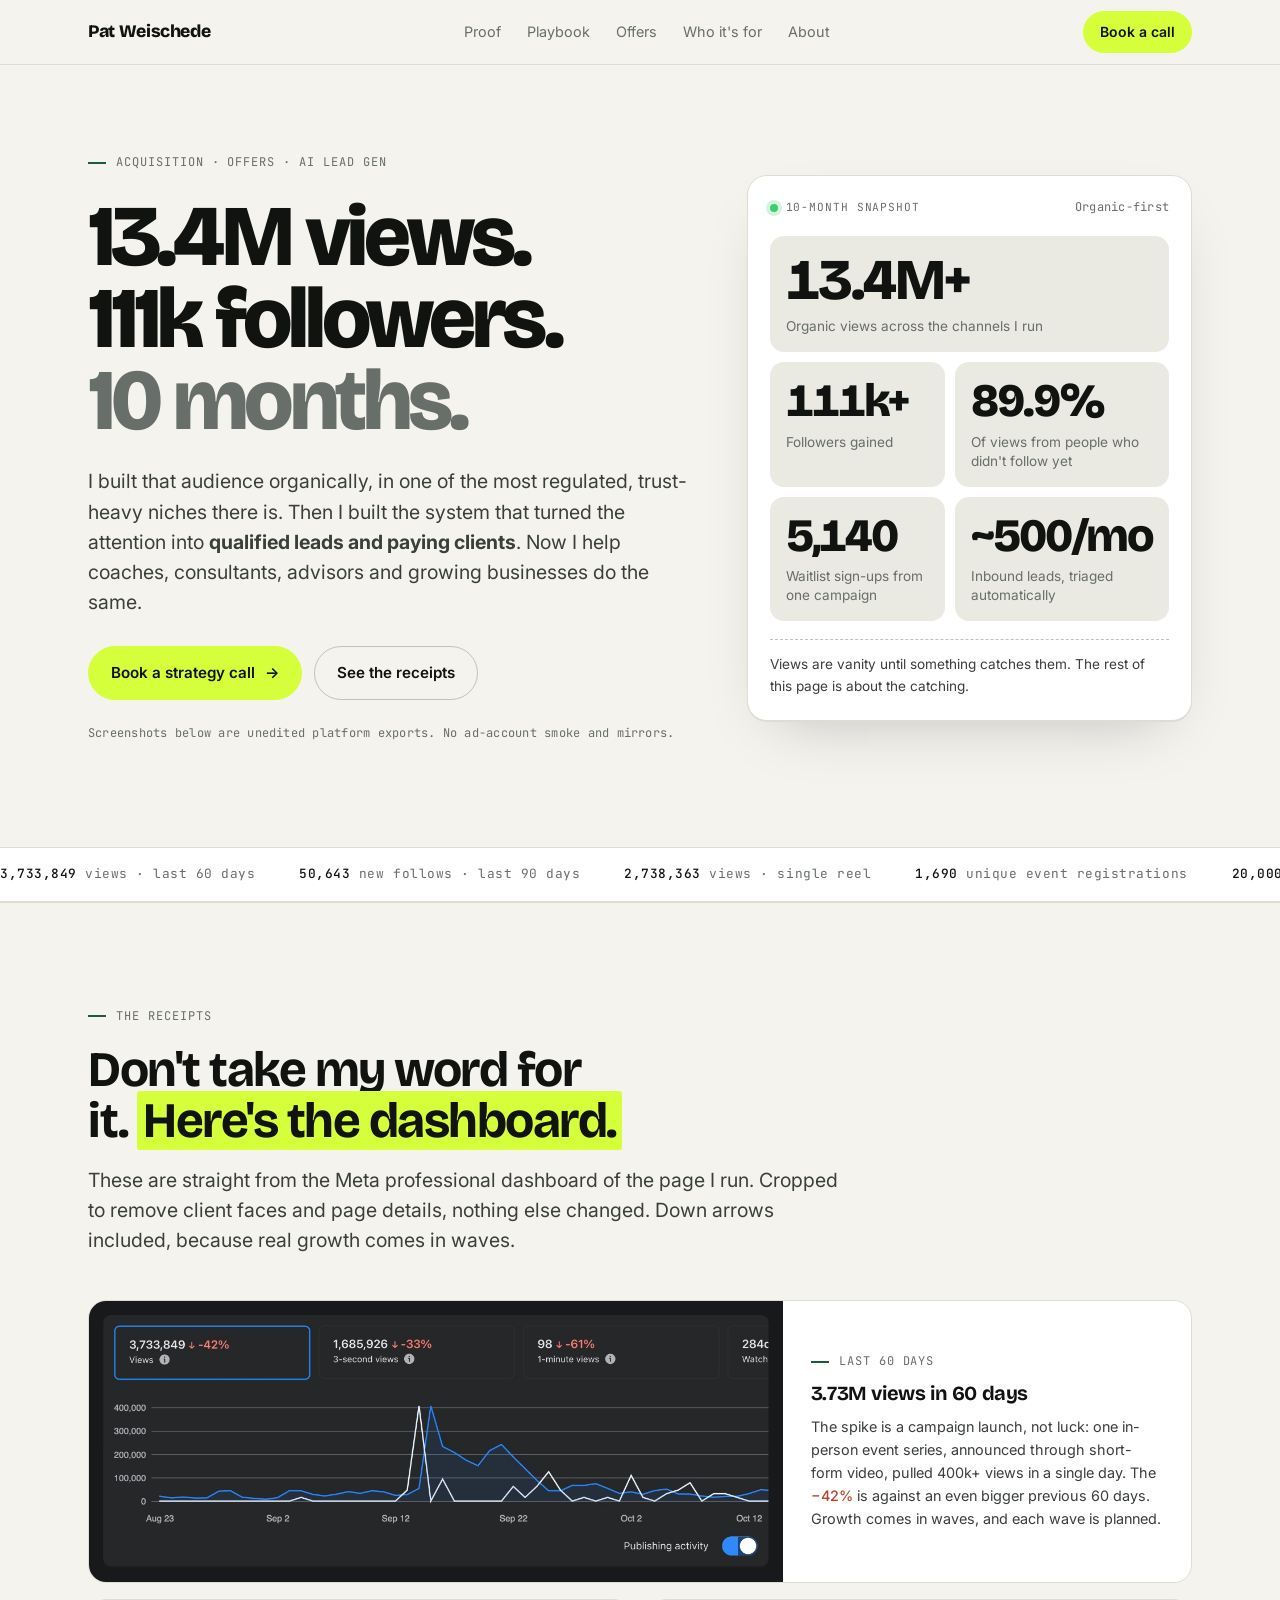
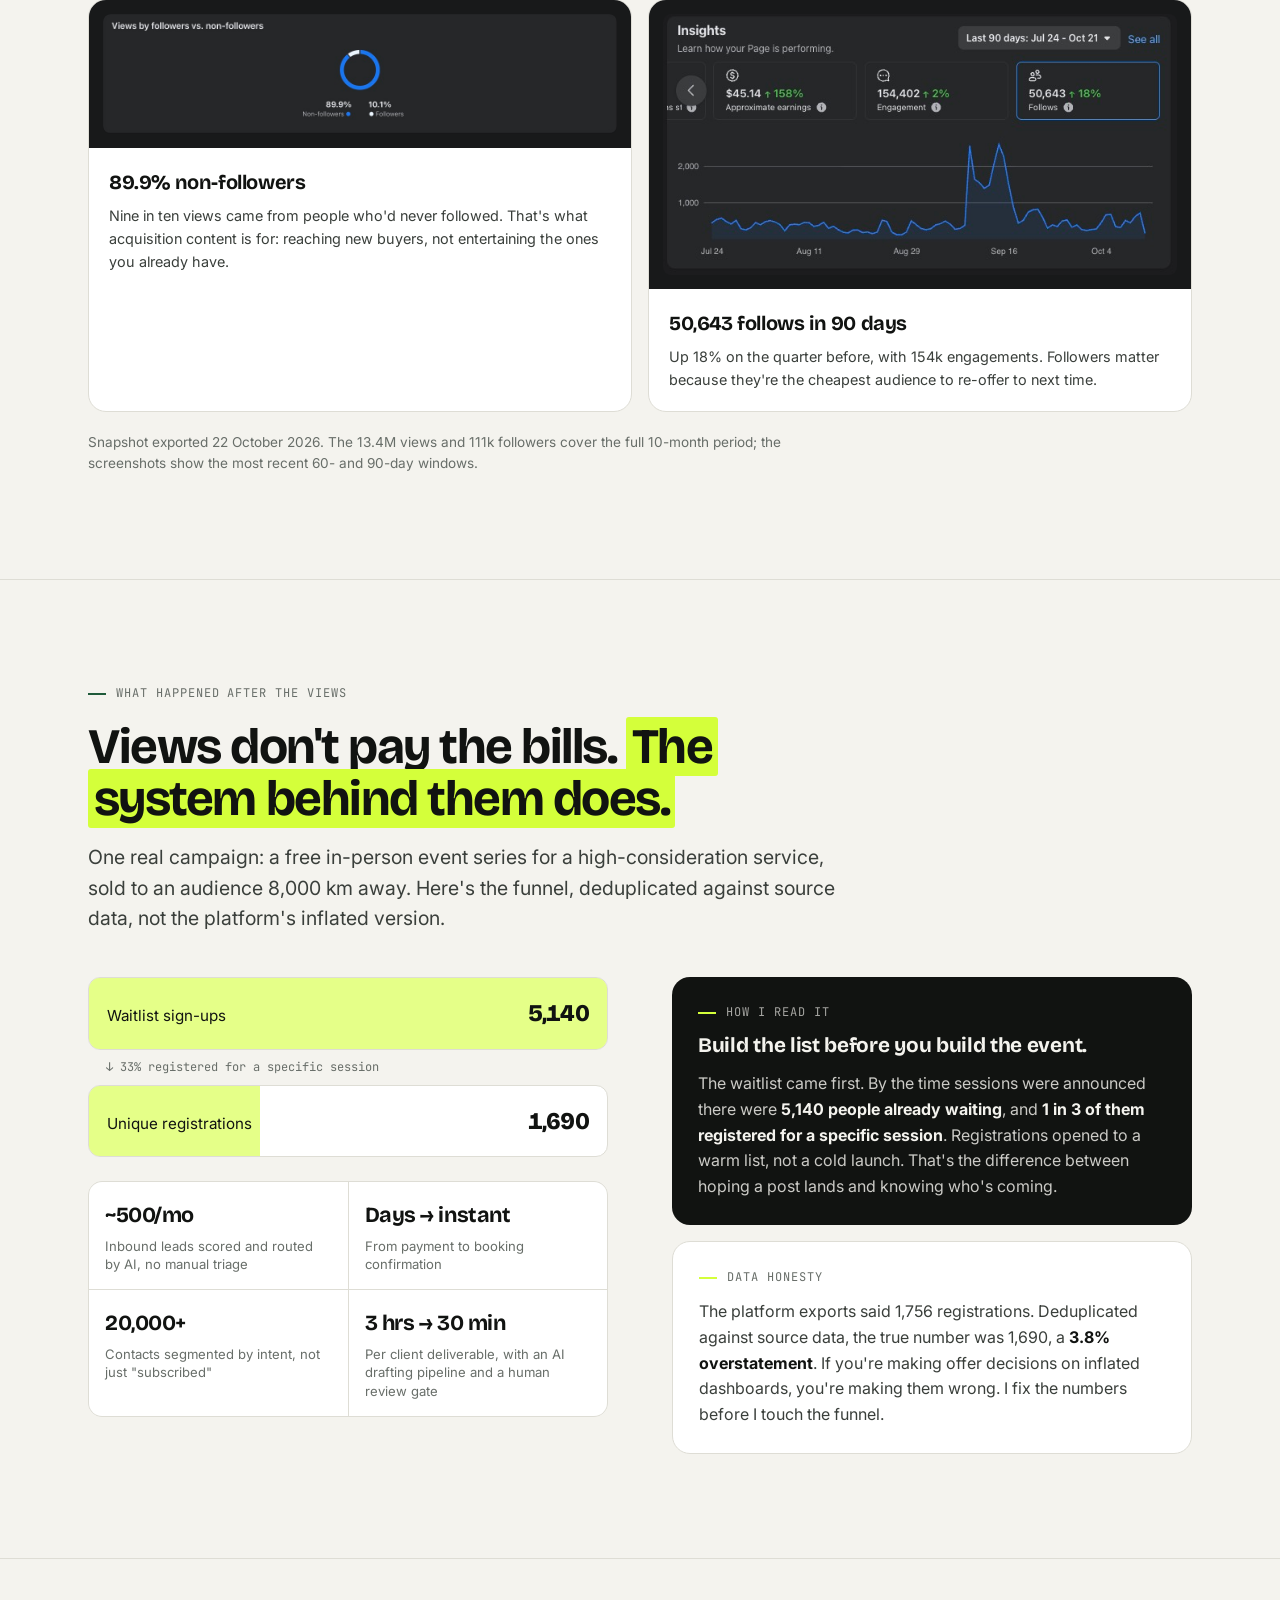
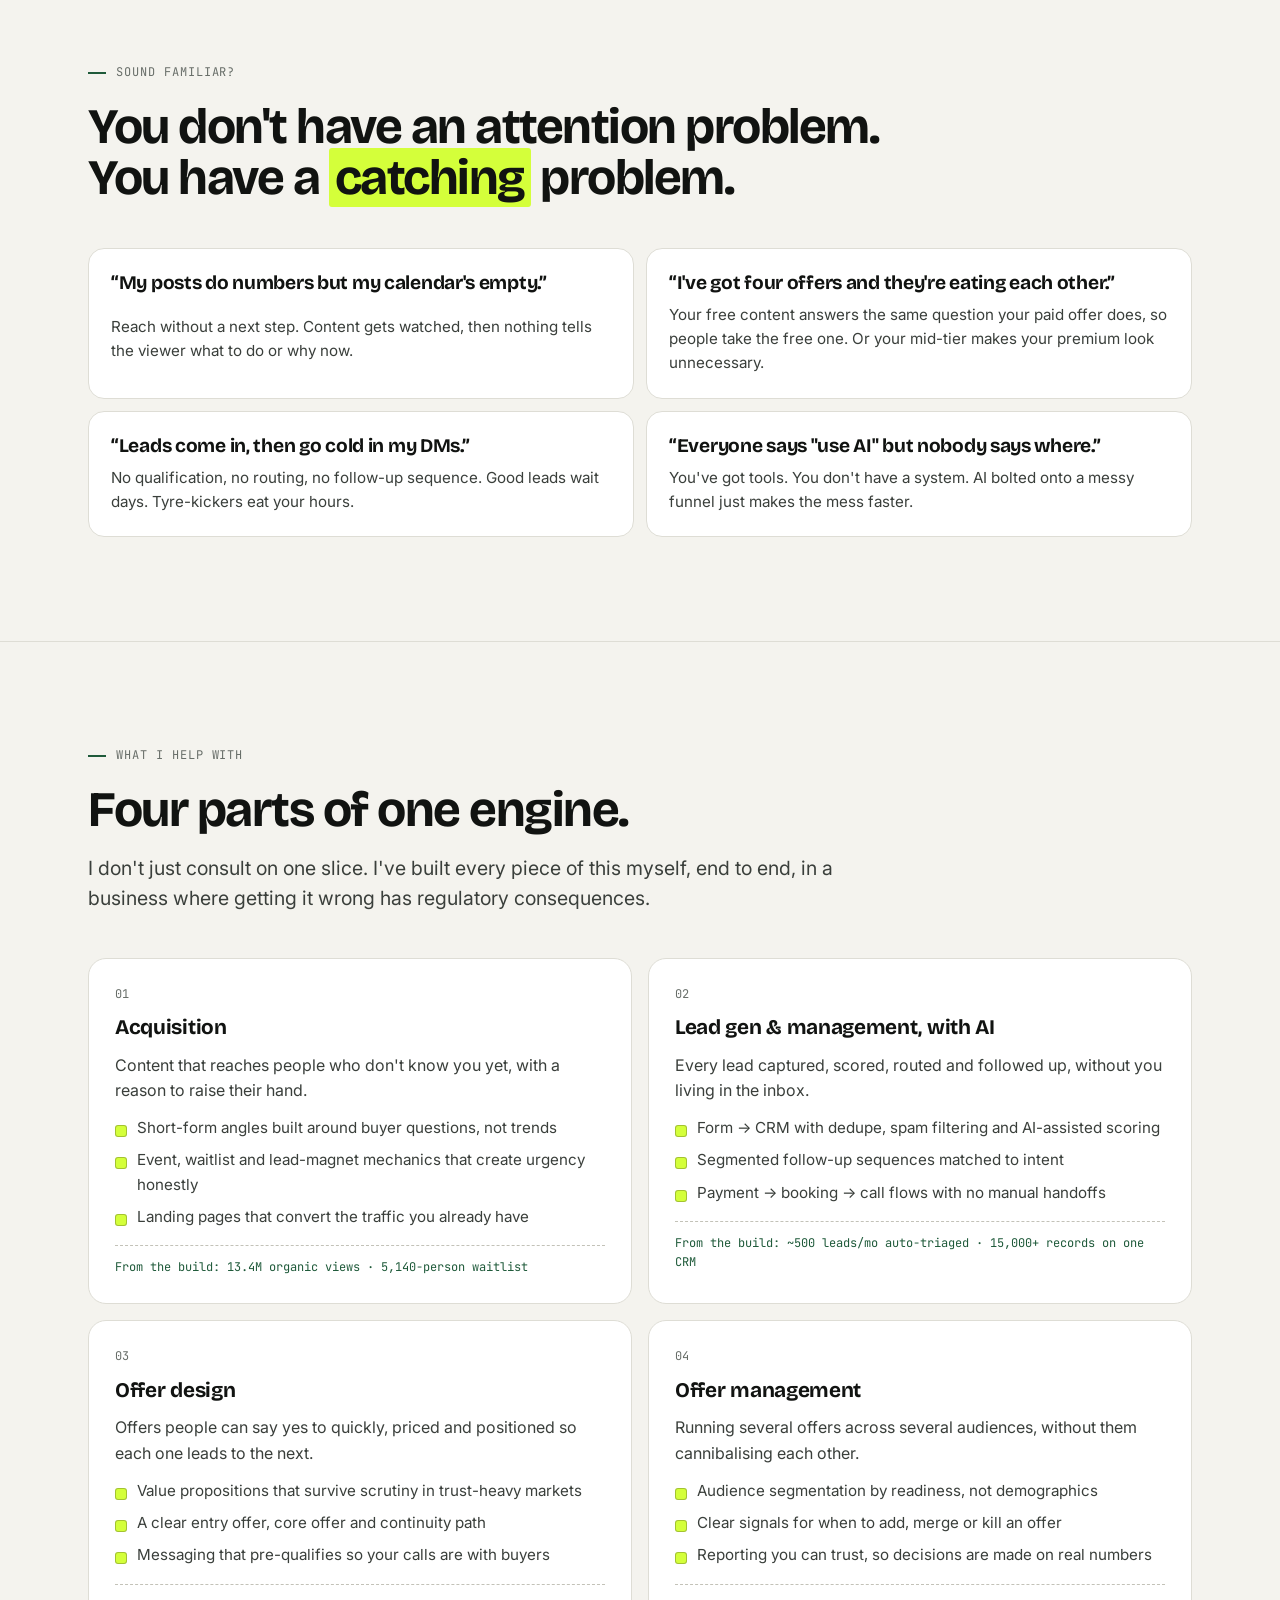
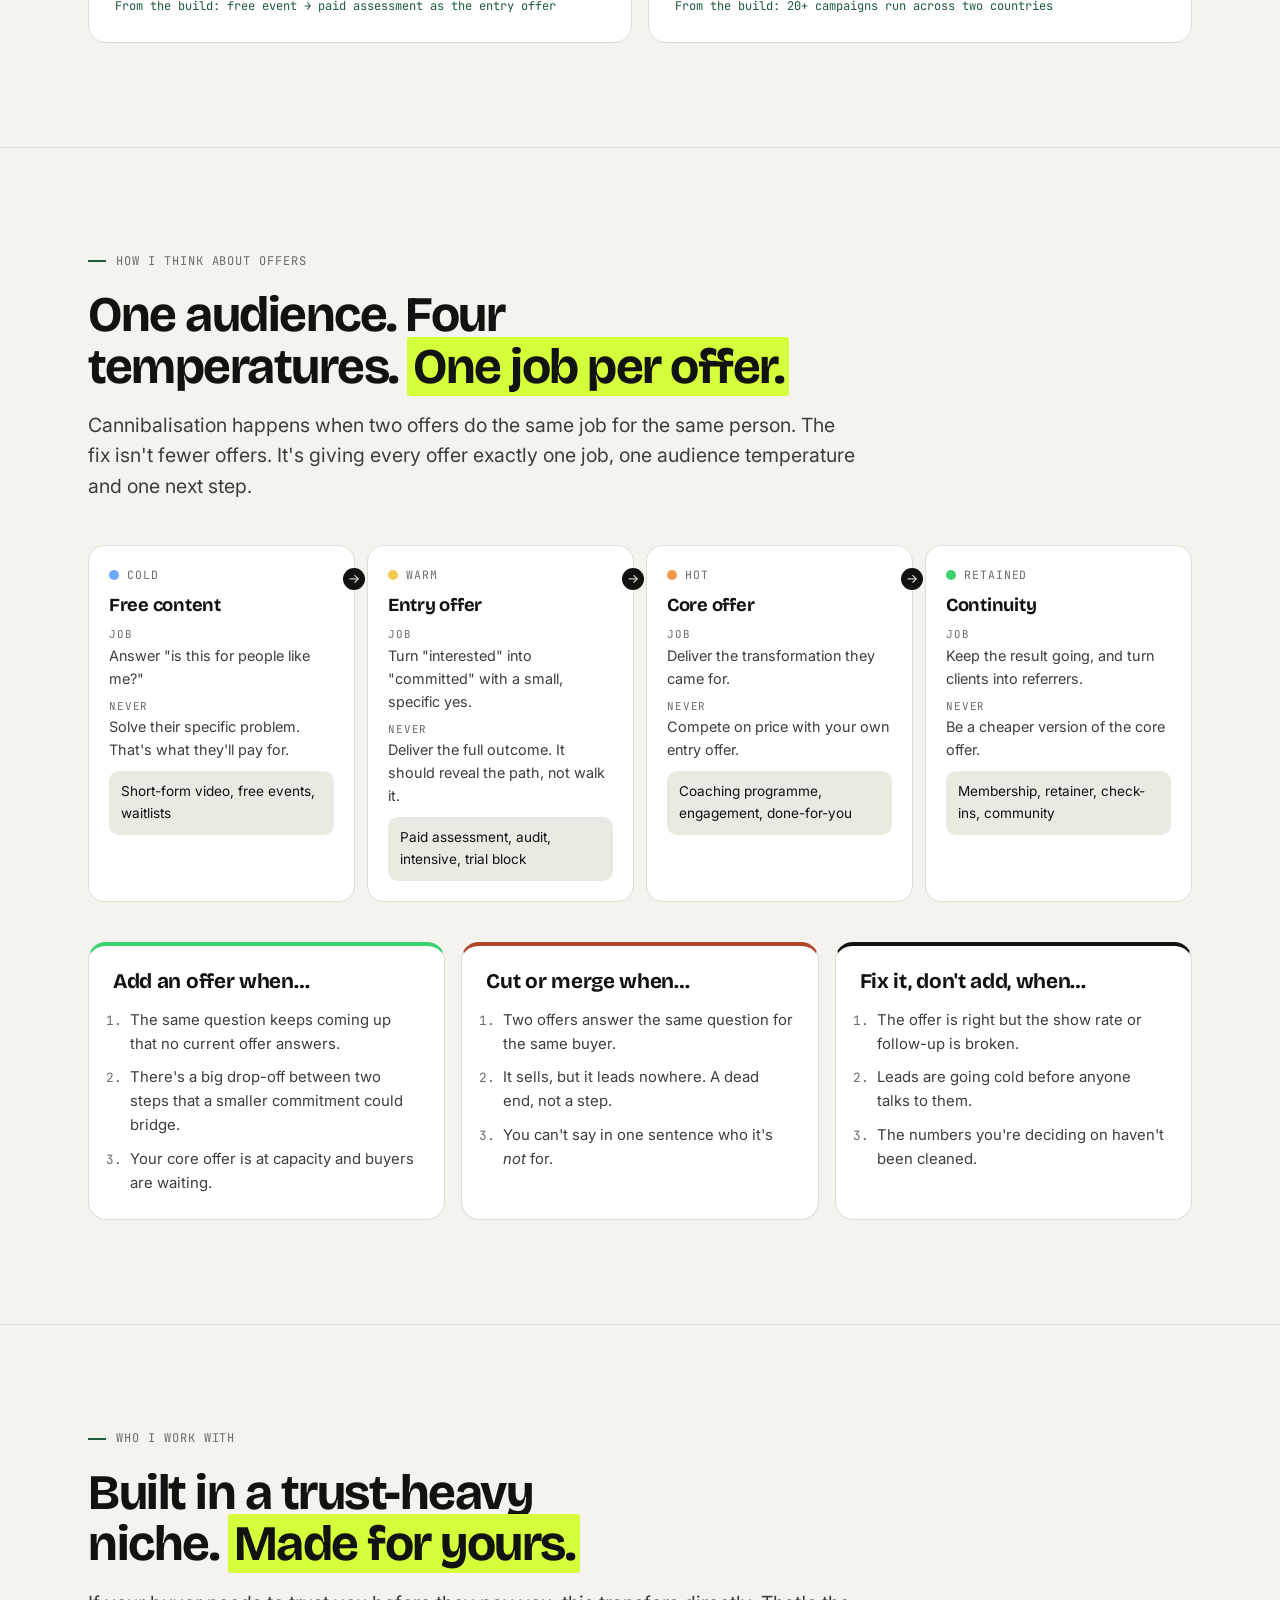
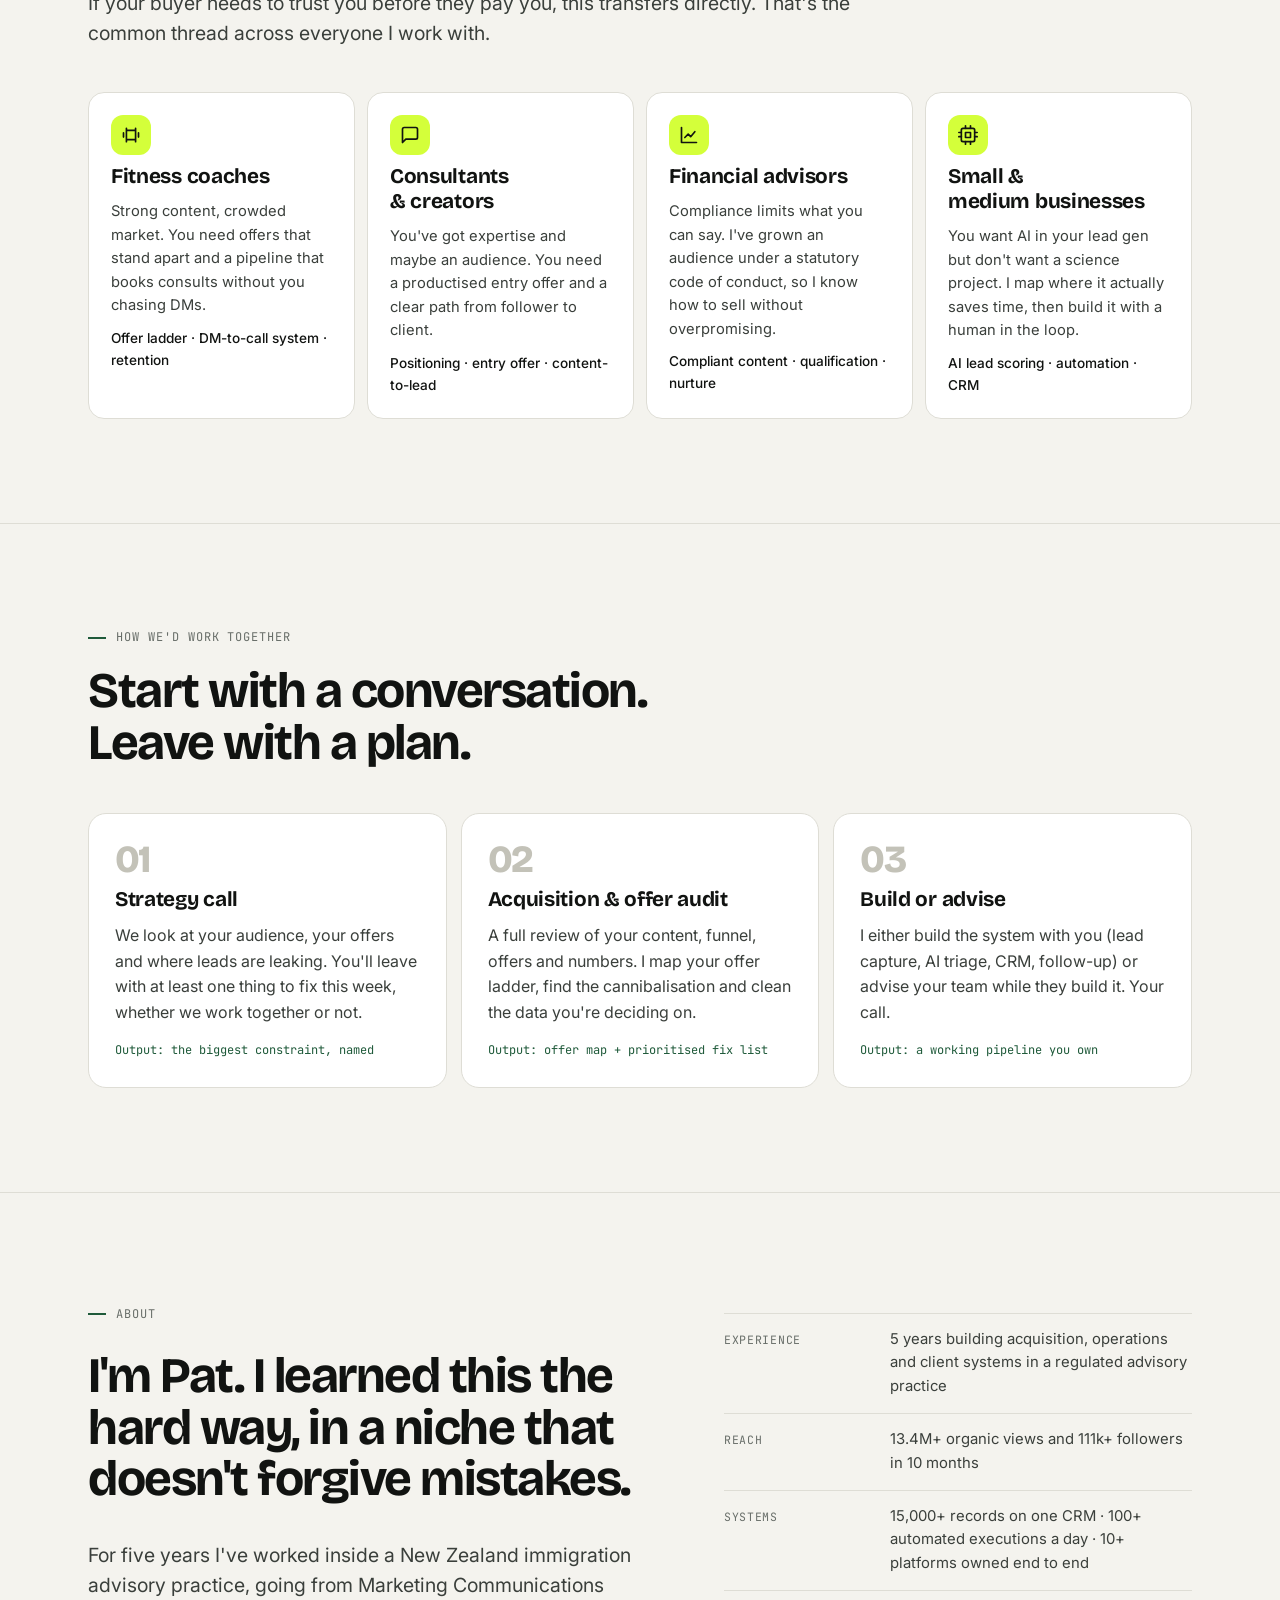
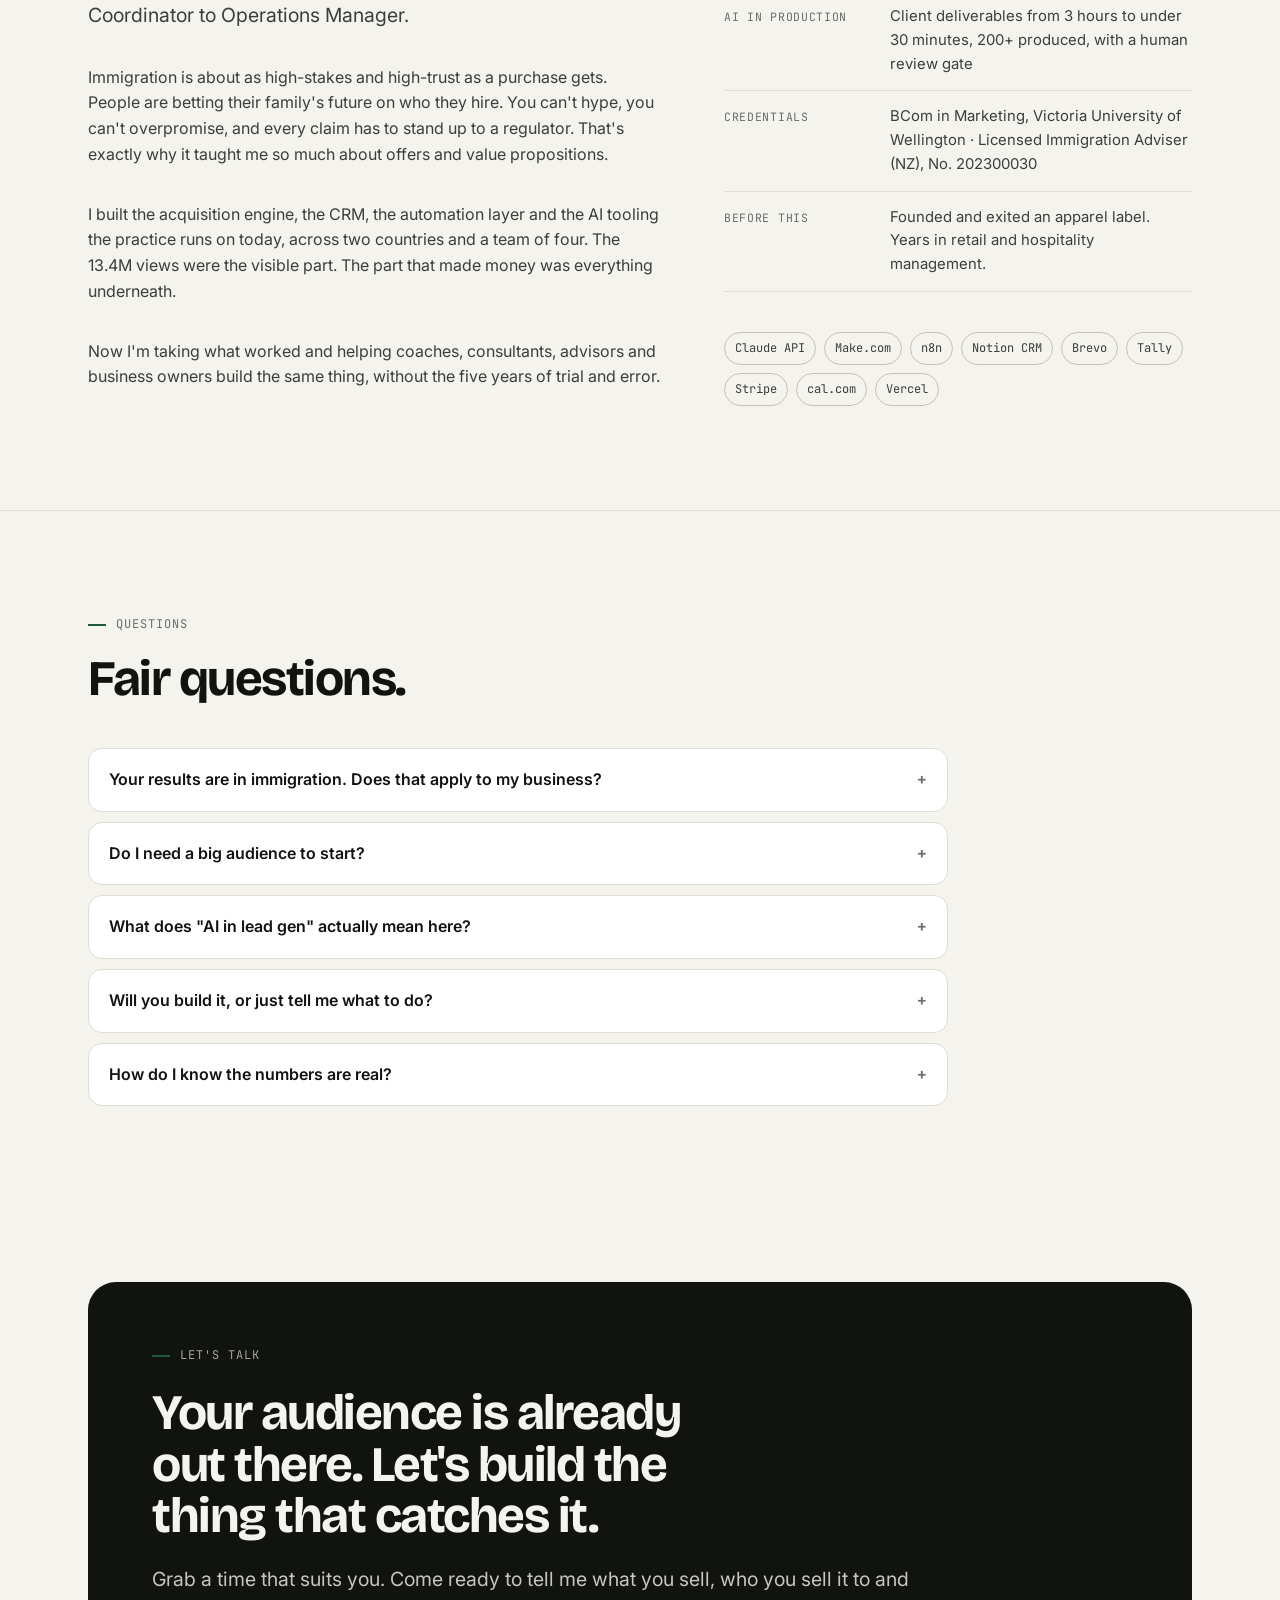
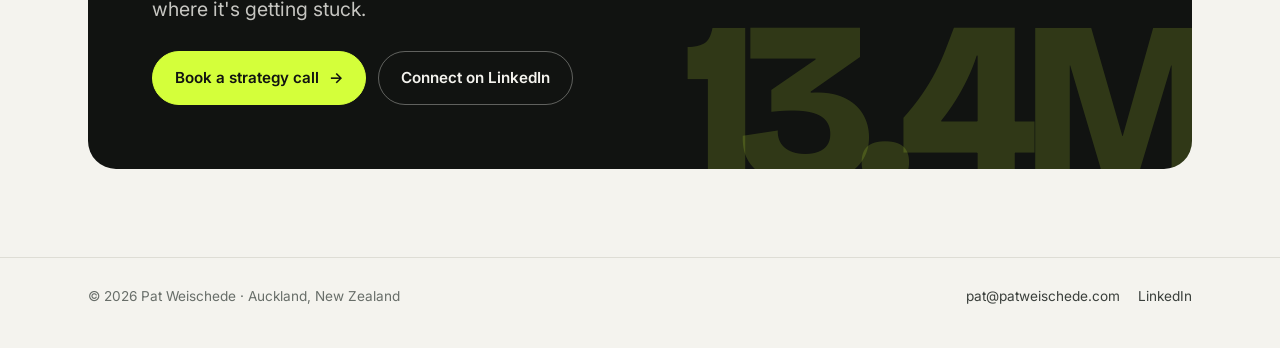
==== commit 47253bcb: "Remove attendee figures from homepage Attendance excluded paper sign-ups, so attendee count, show ra" ====
--- a/index.html
+++ b/index.html
@@ -498,7 +498,6 @@
       <span><b>50,643</b> new follows · last 90 days</span>
       <span><b>2,738,363</b> views · single reel</span>
       <span><b>1,690</b> unique event registrations</span>
-      <span><b>413</b> in-person attendees</span>
       <span><b>20,000+</b> contacts in the database</span>
       <span><b>3 hrs → 30 min</b> per deliverable with AI</span>
       <span><b>Days → instant</b> booking confirmation</span>
@@ -506,7 +505,6 @@
       <span><b>50,643</b> new follows · last 90 days</span>
       <span><b>2,738,363</b> views · single reel</span>
       <span><b>1,690</b> unique event registrations</span>
-      <span><b>413</b> in-person attendees</span>
       <span><b>20,000+</b> contacts in the database</span>
       <span><b>3 hrs → 30 min</b> per deliverable with AI</span>
       <span><b>Days → instant</b> booking confirmation</span>
@@ -573,10 +571,6 @@
             <div class="step" role="listitem" style="--w:100%"><span class="lbl">Waitlist sign-ups</span><span class="val">5,140</span></div>
             <div class="ratio">↓ 33% registered for a specific session</div>
             <div class="step" role="listitem" style="--w:33%"><span class="lbl">Unique registrations</span><span class="val">1,690</span></div>
-            <div class="ratio">↓ 24.4% showed up</div>
-            <div class="step" role="listitem" style="--w:8%"><span class="lbl">Attendees</span><span class="val">413</span></div>
-            <div class="ratio">↓ 10.4% converted to the paid next step</div>
-            <div class="step" role="listitem" style="--w:3%"><span class="lbl">Paid conversion</span><span class="val">10.4%</span></div>
           </div>
           <div class="system-stats">
             <div><b>~500/mo</b><span>Inbound leads scored and routed by AI, no manual triage</span></div>
@@ -589,12 +583,12 @@
         <div class="reveal" style="display:grid; gap:16px;">
           <div class="insight">
             <span class="kicker">How I read it</span>
-            <h3 style="color:inherit">The constraint wasn't conversion. It was the show rate.</h3>
-            <p>Most people would've chased more reach. But a <strong>10-point lift on a 24.4% show rate is ~170 more people in the room</strong>, which at 10.4% conversion is roughly <strong>40% more paid clients for zero extra spend</strong>. So the next campaign targets the gap between "registered" and "showed up": reminder sequencing and a small commitment at sign-up.</p>
+            <h3 style="color:inherit">Build the list before you build the event.</h3>
+            <p>The waitlist came first. By the time sessions were announced there were <strong>5,140 people already waiting</strong>, and <strong>1 in 3 of them registered for a specific session</strong>. Registrations opened to a warm list, not a cold launch. That's the difference between hoping a post lands and knowing who's coming.</p>
           </div>
           <div class="insight" style="background:var(--surface); color:var(--ink); border:1px solid var(--line);">
             <span class="kicker" style="color:var(--muted)">Data honesty</span>
-            <p style="color:var(--ink-soft)">The platform exports said 1,756 registrations and 423 attendees. Deduplicated, the true numbers were 1,690 and 413, a <strong style="color:var(--ink)">3.8% overstatement</strong>. If you're making offer decisions on inflated dashboards, you're making them wrong. I fix the numbers before I touch the funnel.</p>
+            <p style="color:var(--ink-soft)">The platform exports said 1,756 registrations. Deduplicated against source data, the true number was 1,690, a <strong style="color:var(--ink)">3.8% overstatement</strong>. If you're making offer decisions on inflated dashboards, you're making them wrong. I fix the numbers before I touch the funnel.</p>
           </div>
         </div>
       </div>
@@ -669,7 +663,7 @@
             <li>A clear entry offer, core offer and continuity path</li>
             <li>Messaging that pre-qualifies so your calls are with buyers</li>
           </ul>
-          <span class="from">From the build: free event → paid assessment at 10.4% of attendees</span>
+          <span class="from">From the build: free event → paid assessment as the entry offer</span>
         </article>
         <article class="pillar reveal">
           <span class="n">04</span>
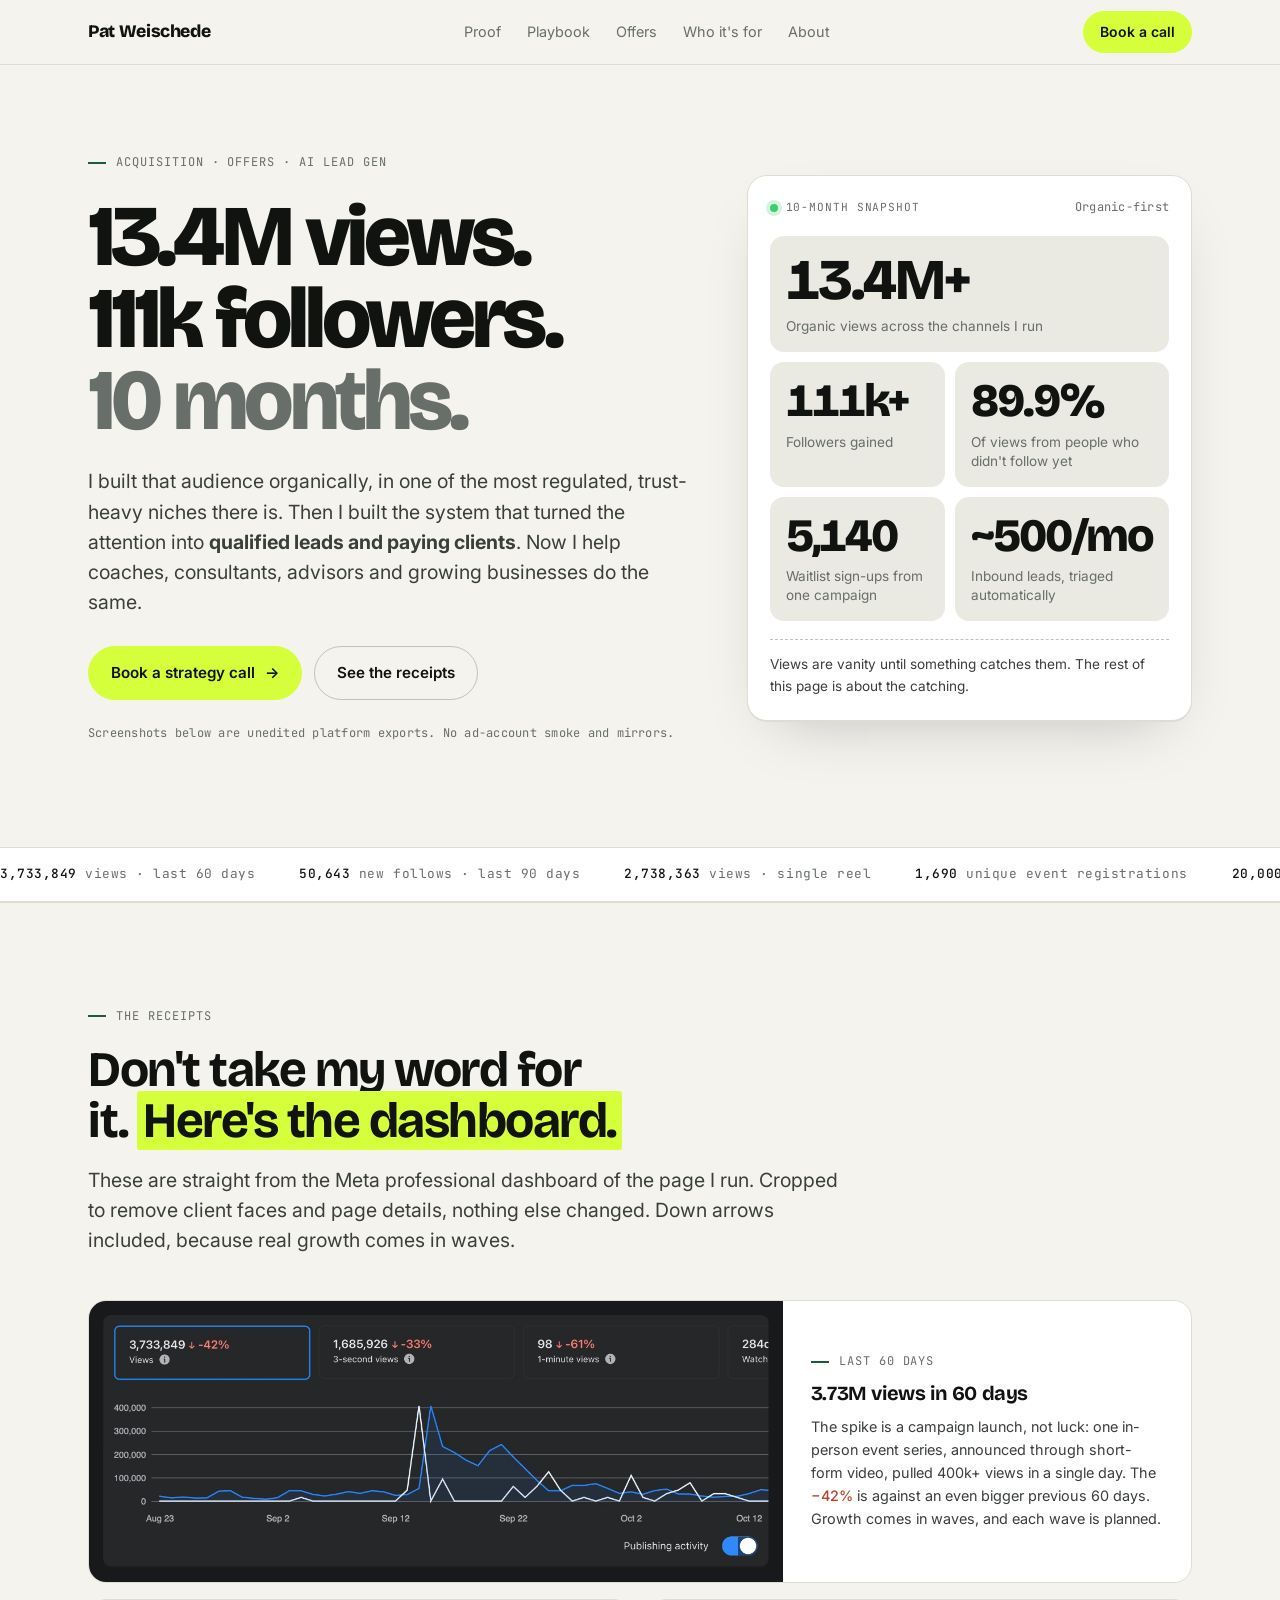
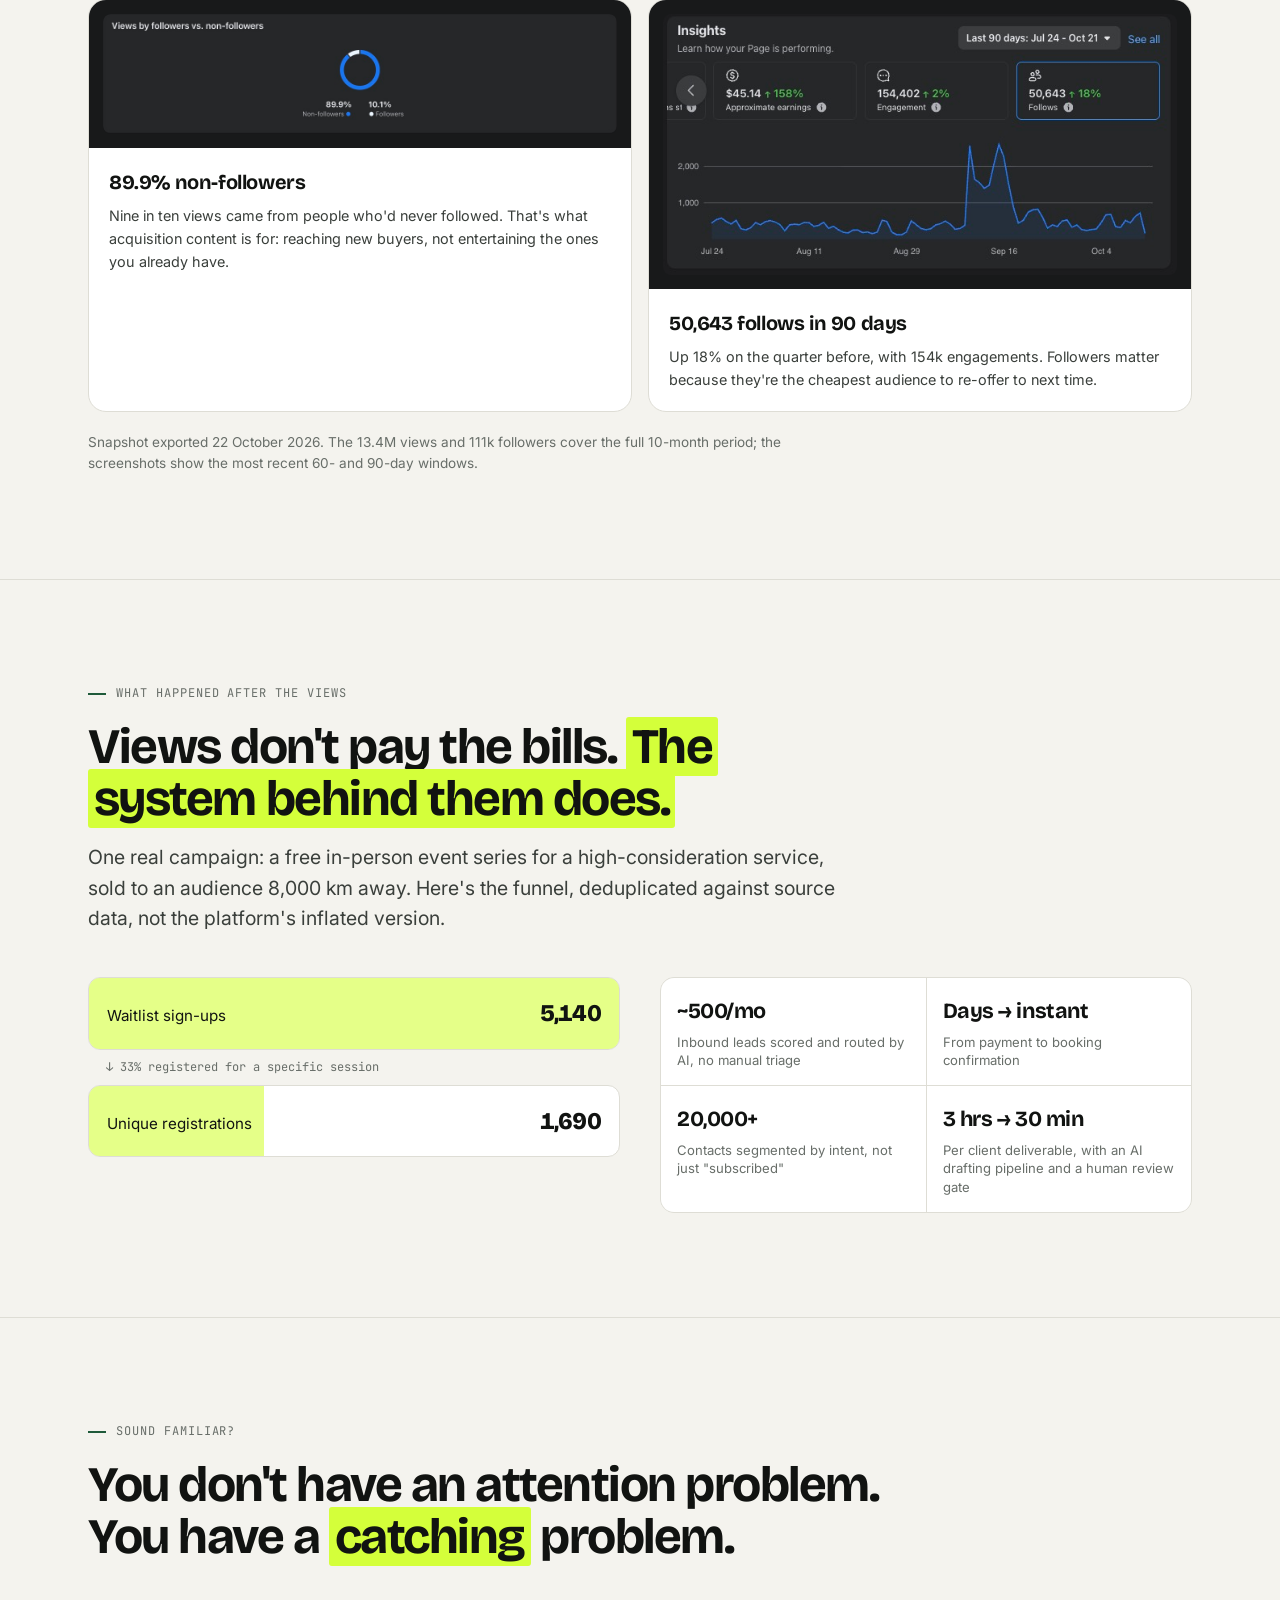
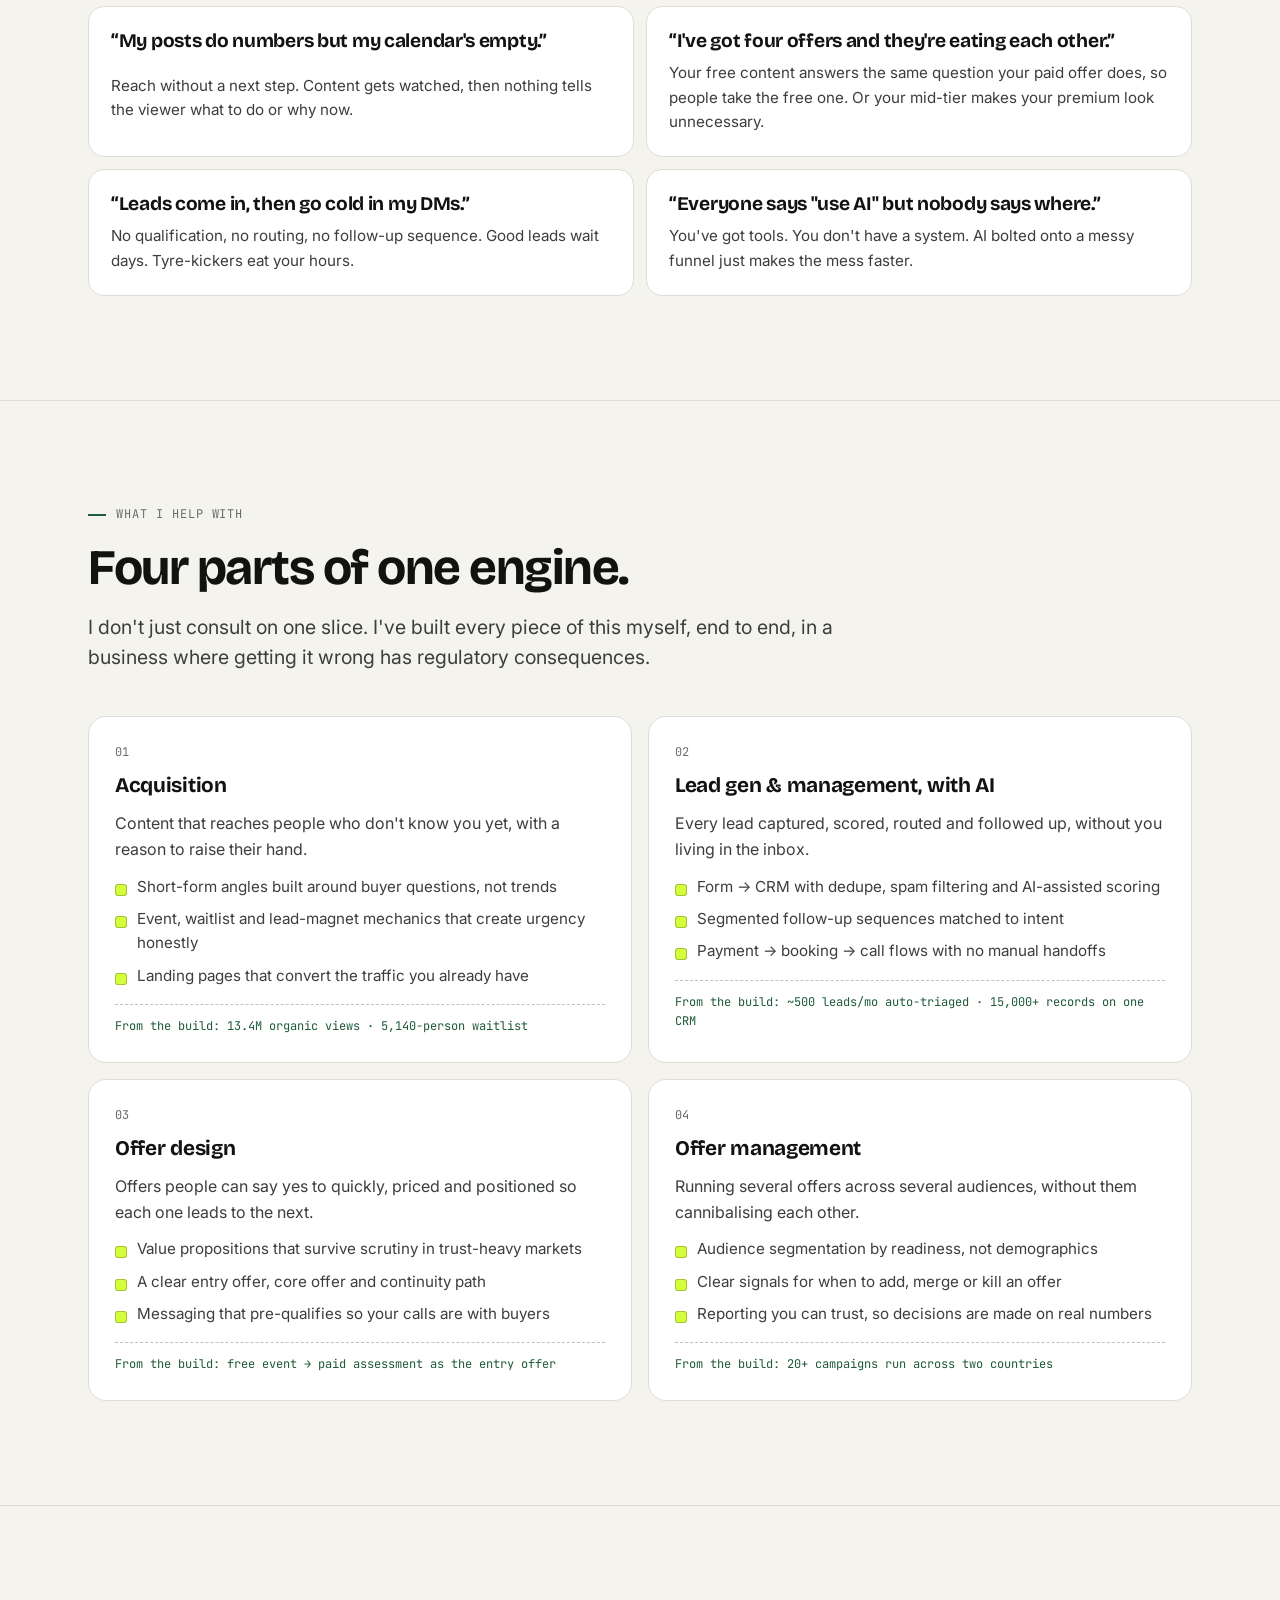
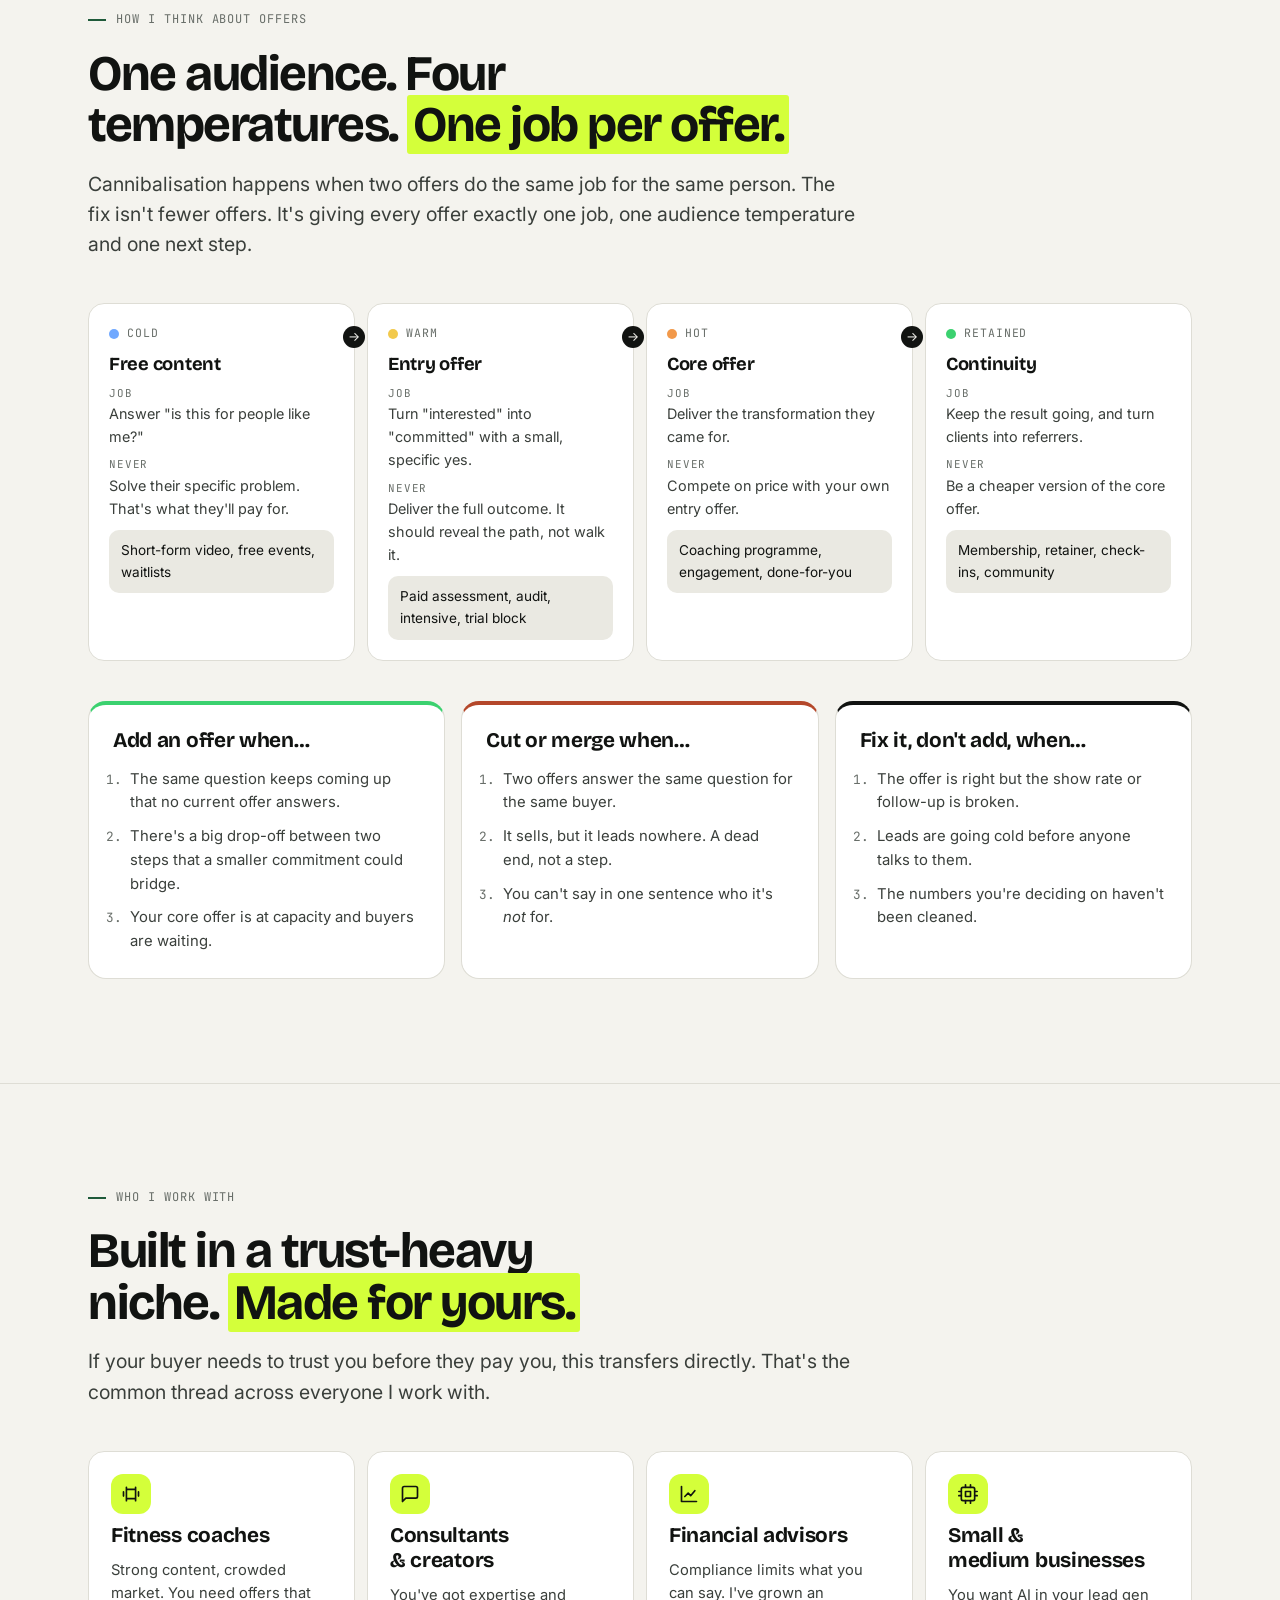
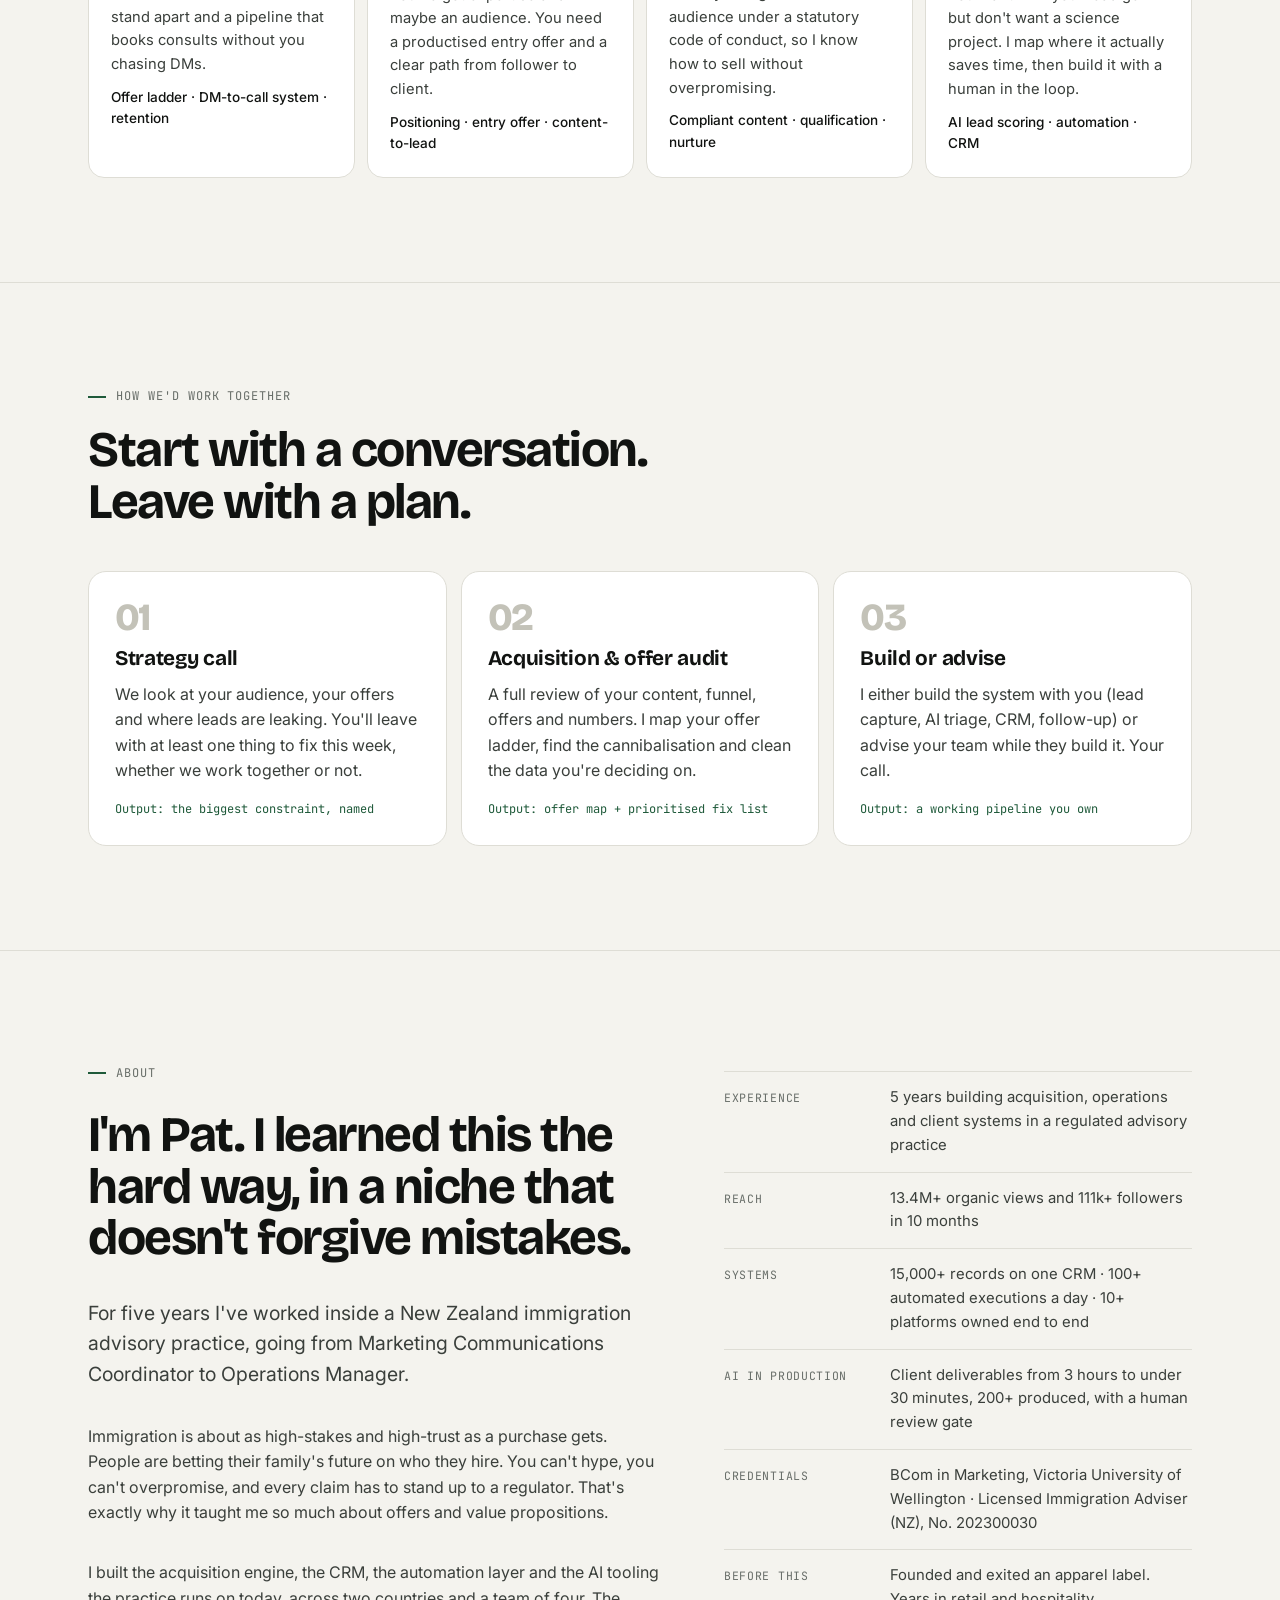
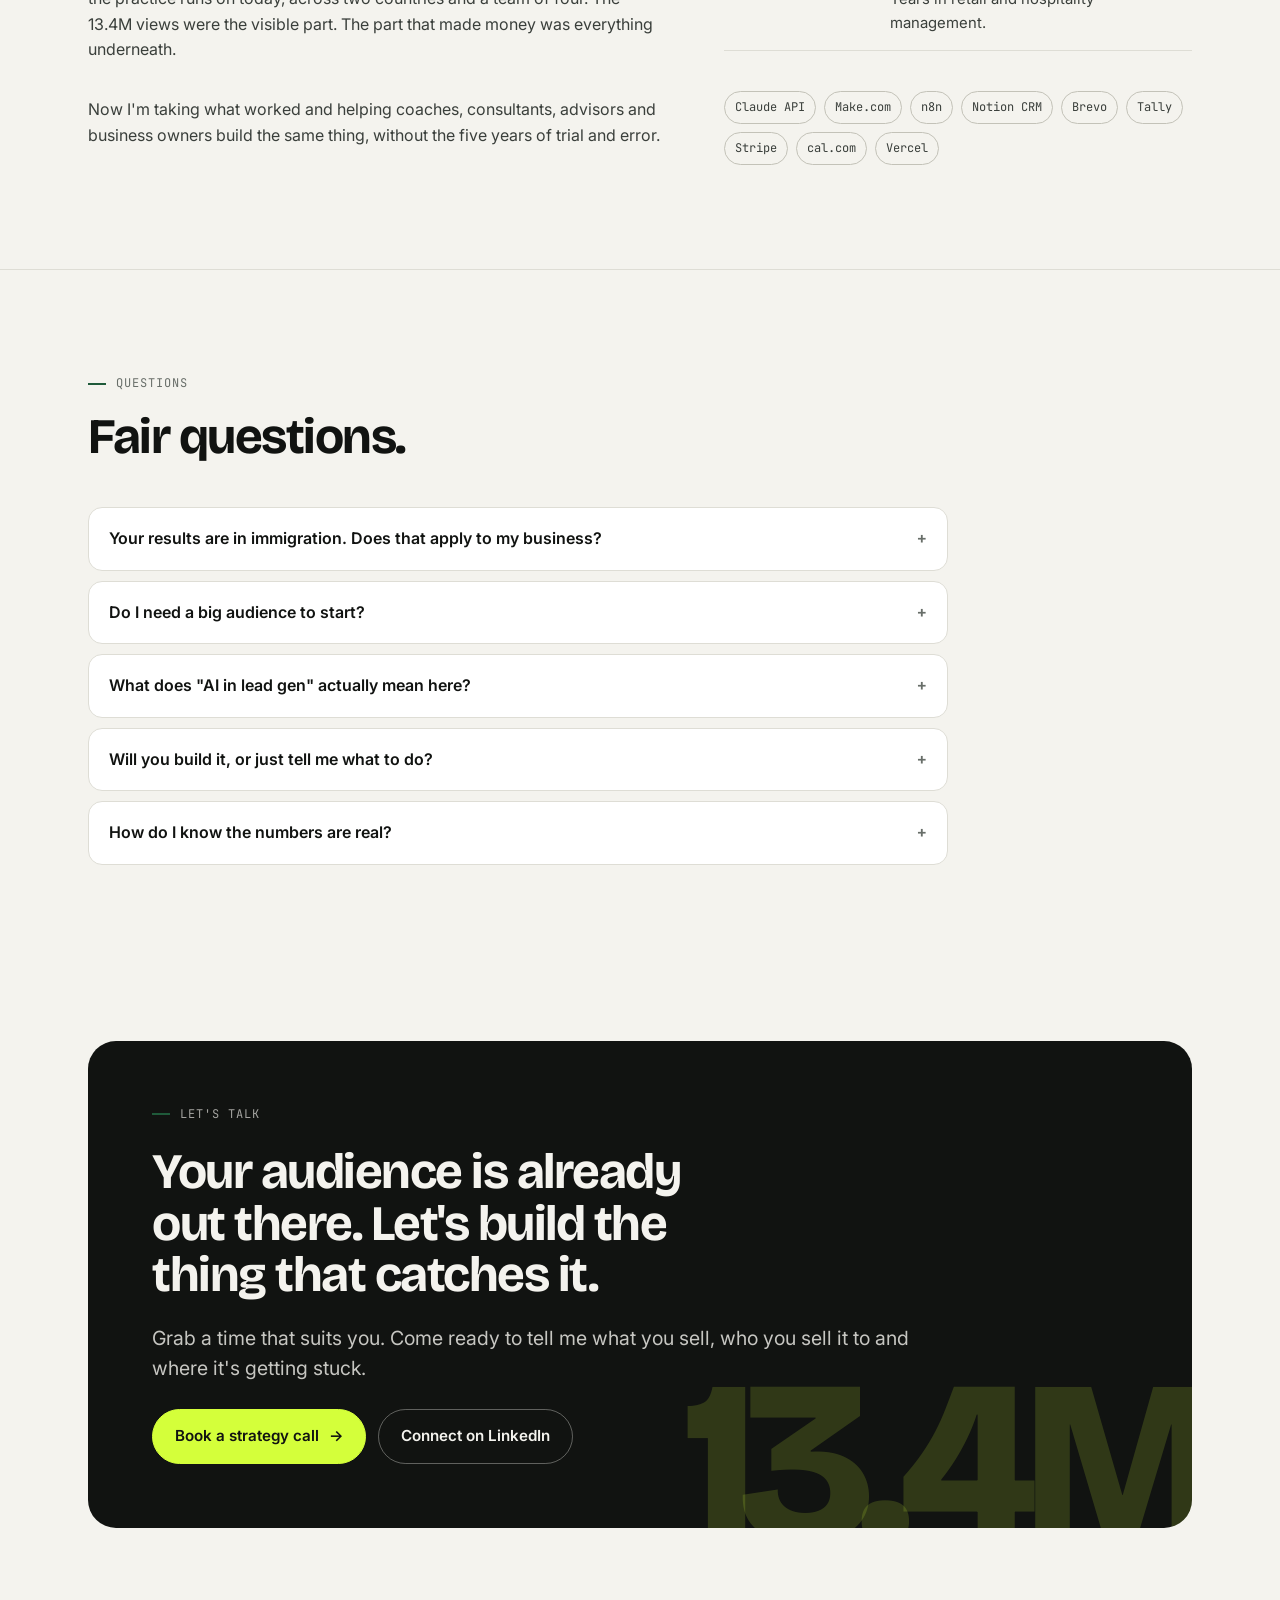
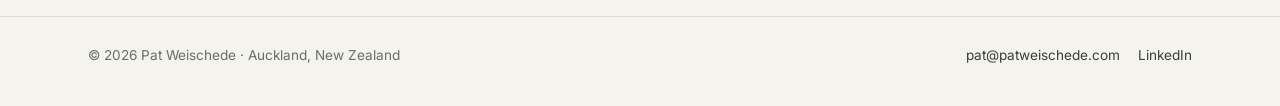
==== commit 69cef4b3: "Remove 'How I read it' and 'Data honesty' cards Funnel and system stats now sit side by side.  Co-Au" ====
--- a/index.html
+++ b/index.html
@@ -236,7 +236,7 @@
 
   /* ---------- funnel ---------- */
   .funnel-grid { display: grid; gap: 40px; }
-  @media (min-width: 960px) { .funnel-grid { grid-template-columns: minmax(0, 1fr) minmax(0, 1fr); gap: 64px; align-items: start; } }
+  @media (min-width: 960px) { .funnel-grid { grid-template-columns: minmax(0, 1fr) minmax(0, 1fr); gap: 40px; align-items: start; } }
   .funnel { display: grid; gap: 8px; }
   .step {
     position: relative;
@@ -262,19 +262,7 @@
   .step .lbl { font-size: 0.95rem; color: var(--ink); }
   .step .val { font-family: var(--display); font-weight: 800; font-size: 1.5rem; letter-spacing: -0.03em; font-variant-numeric: tabular-nums; color: var(--ink); }
   .ratio { font-family: var(--mono); font-size: 0.75rem; color: var(--muted); padding-left: 18px; }
-  .insight {
-    background: var(--ink);
-    color: var(--ground);
-    border-radius: 18px;
-    padding: 26px;
-    display: grid;
-    gap: 12px;
-  }
-  .insight .kicker { color: color-mix(in srgb, var(--ground) 65%, transparent); }
-  .insight .kicker::before { background: var(--hi); }
-  .insight p { color: color-mix(in srgb, var(--ground) 82%, transparent); }
-  .insight strong { color: var(--ground); }
-  .system-stats { display: grid; grid-template-columns: 1fr 1fr; gap: 1px; background: var(--line); border: 1px solid var(--line); border-radius: 14px; overflow: hidden; margin-top: 24px; }
+  .system-stats { display: grid; grid-template-columns: 1fr 1fr; gap: 1px; background: var(--line); border: 1px solid var(--line); border-radius: 14px; overflow: hidden; }
   .system-stats div { background: var(--surface); padding: 16px; }
   .system-stats b { display: block; font-family: var(--display); font-size: 1.35rem; letter-spacing: -0.02em; color: var(--ink); }
   .system-stats span { font-size: 0.82rem; color: var(--muted); line-height: 1.4; display: block; margin-top: 4px; }
@@ -566,30 +554,16 @@
       </div>
 
       <div class="funnel-grid">
-        <div class="reveal">
-          <div class="funnel" role="list">
-            <div class="step" role="listitem" style="--w:100%"><span class="lbl">Waitlist sign-ups</span><span class="val">5,140</span></div>
-            <div class="ratio">↓ 33% registered for a specific session</div>
-            <div class="step" role="listitem" style="--w:33%"><span class="lbl">Unique registrations</span><span class="val">1,690</span></div>
-          </div>
-          <div class="system-stats">
-            <div><b>~500/mo</b><span>Inbound leads scored and routed by AI, no manual triage</span></div>
-            <div><b>Days → instant</b><span>From payment to booking confirmation</span></div>
-            <div><b>20,000+</b><span>Contacts segmented by intent, not just "subscribed"</span></div>
-            <div><b>3 hrs → 30 min</b><span>Per client deliverable, with an AI drafting pipeline and a human review gate</span></div>
-          </div>
-        </div>
-
-        <div class="reveal" style="display:grid; gap:16px;">
-          <div class="insight">
-            <span class="kicker">How I read it</span>
-            <h3 style="color:inherit">Build the list before you build the event.</h3>
-            <p>The waitlist came first. By the time sessions were announced there were <strong>5,140 people already waiting</strong>, and <strong>1 in 3 of them registered for a specific session</strong>. Registrations opened to a warm list, not a cold launch. That's the difference between hoping a post lands and knowing who's coming.</p>
-          </div>
-          <div class="insight" style="background:var(--surface); color:var(--ink); border:1px solid var(--line);">
-            <span class="kicker" style="color:var(--muted)">Data honesty</span>
-            <p style="color:var(--ink-soft)">The platform exports said 1,756 registrations. Deduplicated against source data, the true number was 1,690, a <strong style="color:var(--ink)">3.8% overstatement</strong>. If you're making offer decisions on inflated dashboards, you're making them wrong. I fix the numbers before I touch the funnel.</p>
-          </div>
+        <div class="funnel reveal" role="list">
+          <div class="step" role="listitem" style="--w:100%"><span class="lbl">Waitlist sign-ups</span><span class="val">5,140</span></div>
+          <div class="ratio">↓ 33% registered for a specific session</div>
+          <div class="step" role="listitem" style="--w:33%"><span class="lbl">Unique registrations</span><span class="val">1,690</span></div>
+        </div>
+        <div class="system-stats reveal">
+          <div><b>~500/mo</b><span>Inbound leads scored and routed by AI, no manual triage</span></div>
+          <div><b>Days → instant</b><span>From payment to booking confirmation</span></div>
+          <div><b>20,000+</b><span>Contacts segmented by intent, not just "subscribed"</span></div>
+          <div><b>3 hrs → 30 min</b><span>Per client deliverable, with an AI drafting pipeline and a human review gate</span></div>
         </div>
       </div>
     </div>
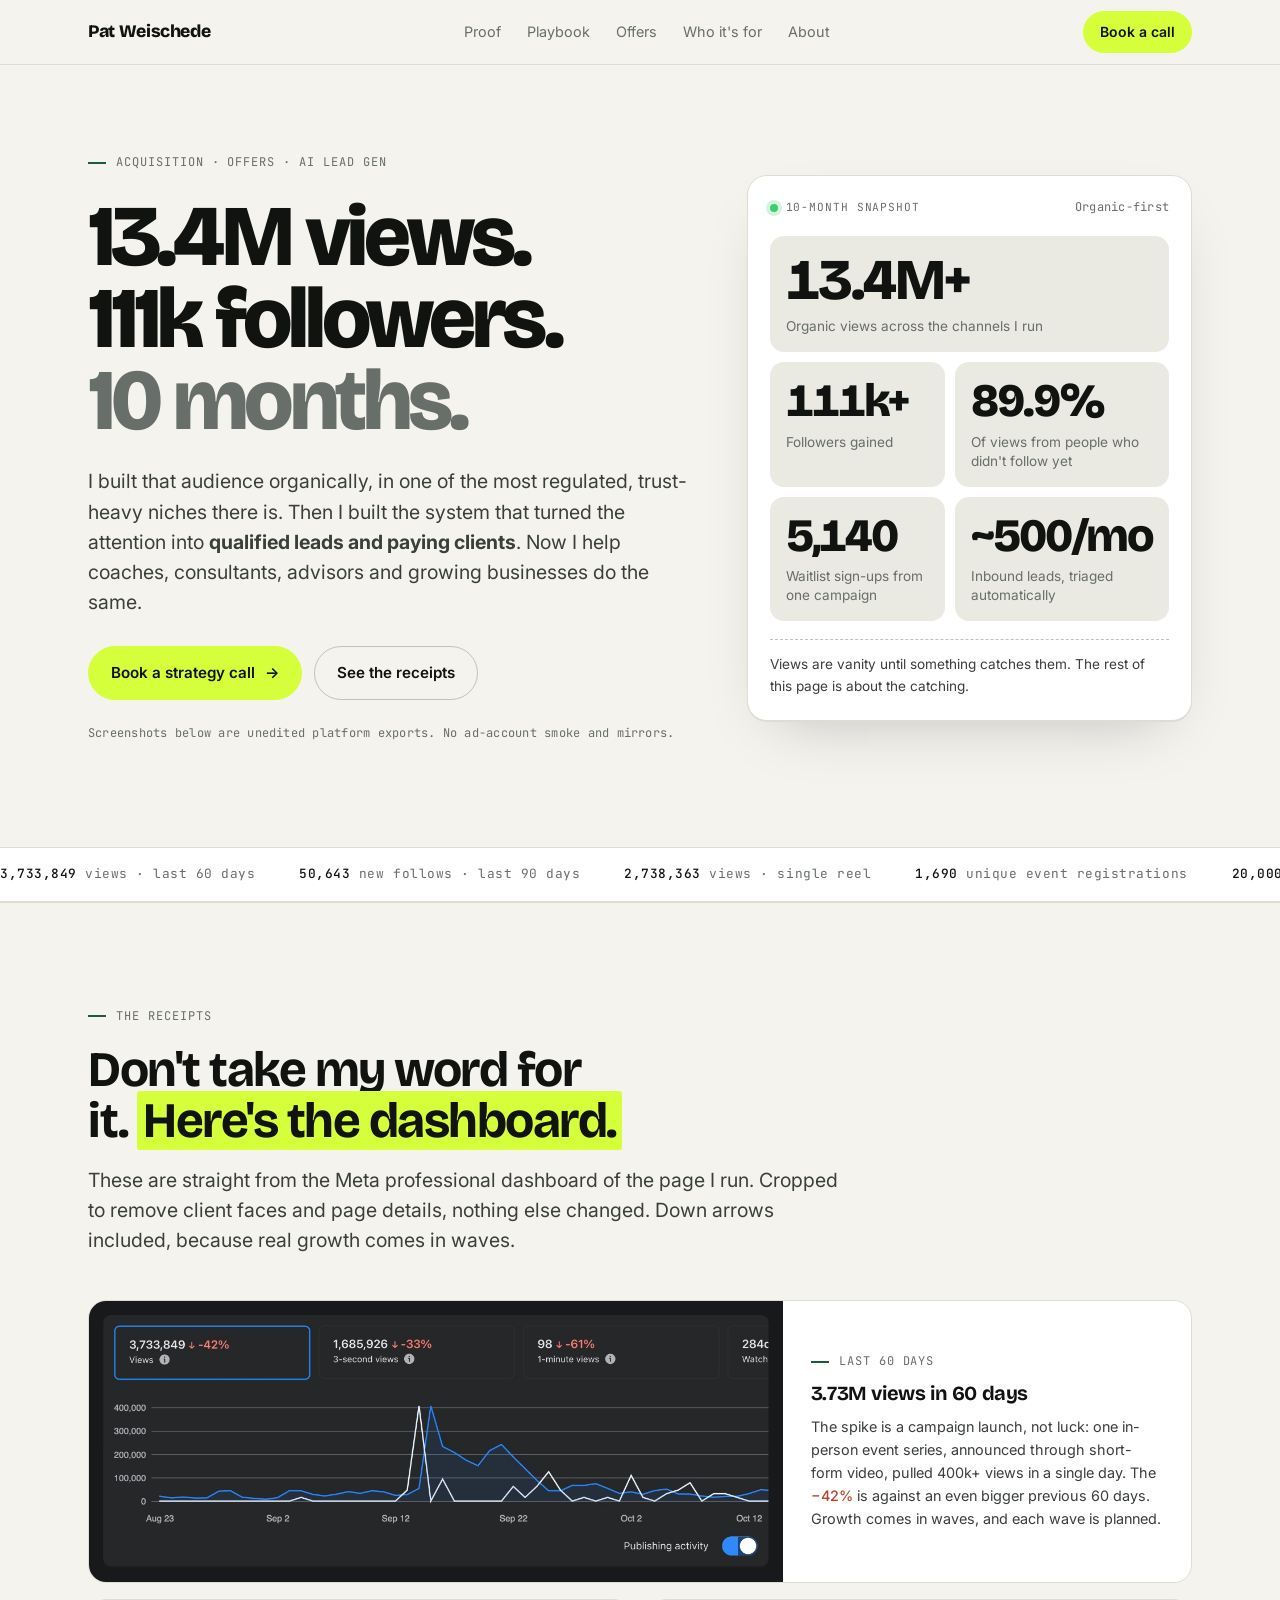
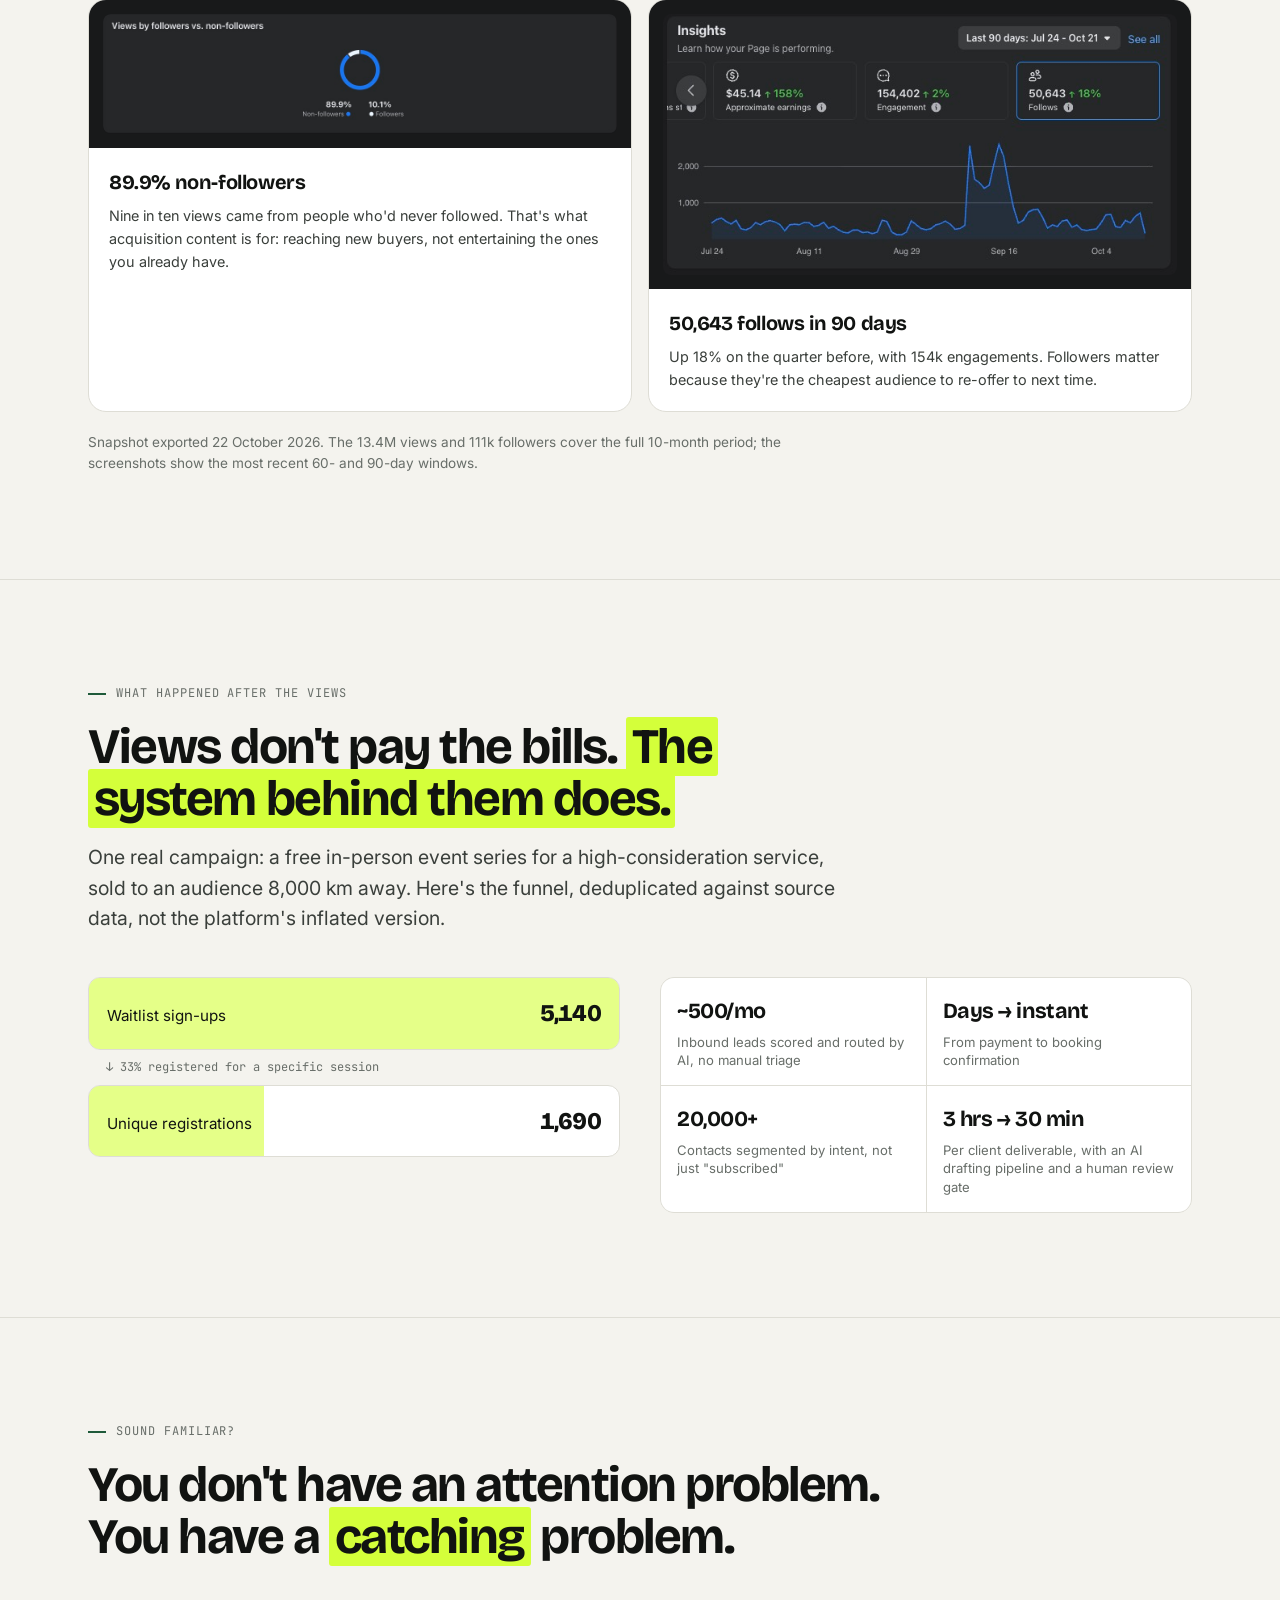
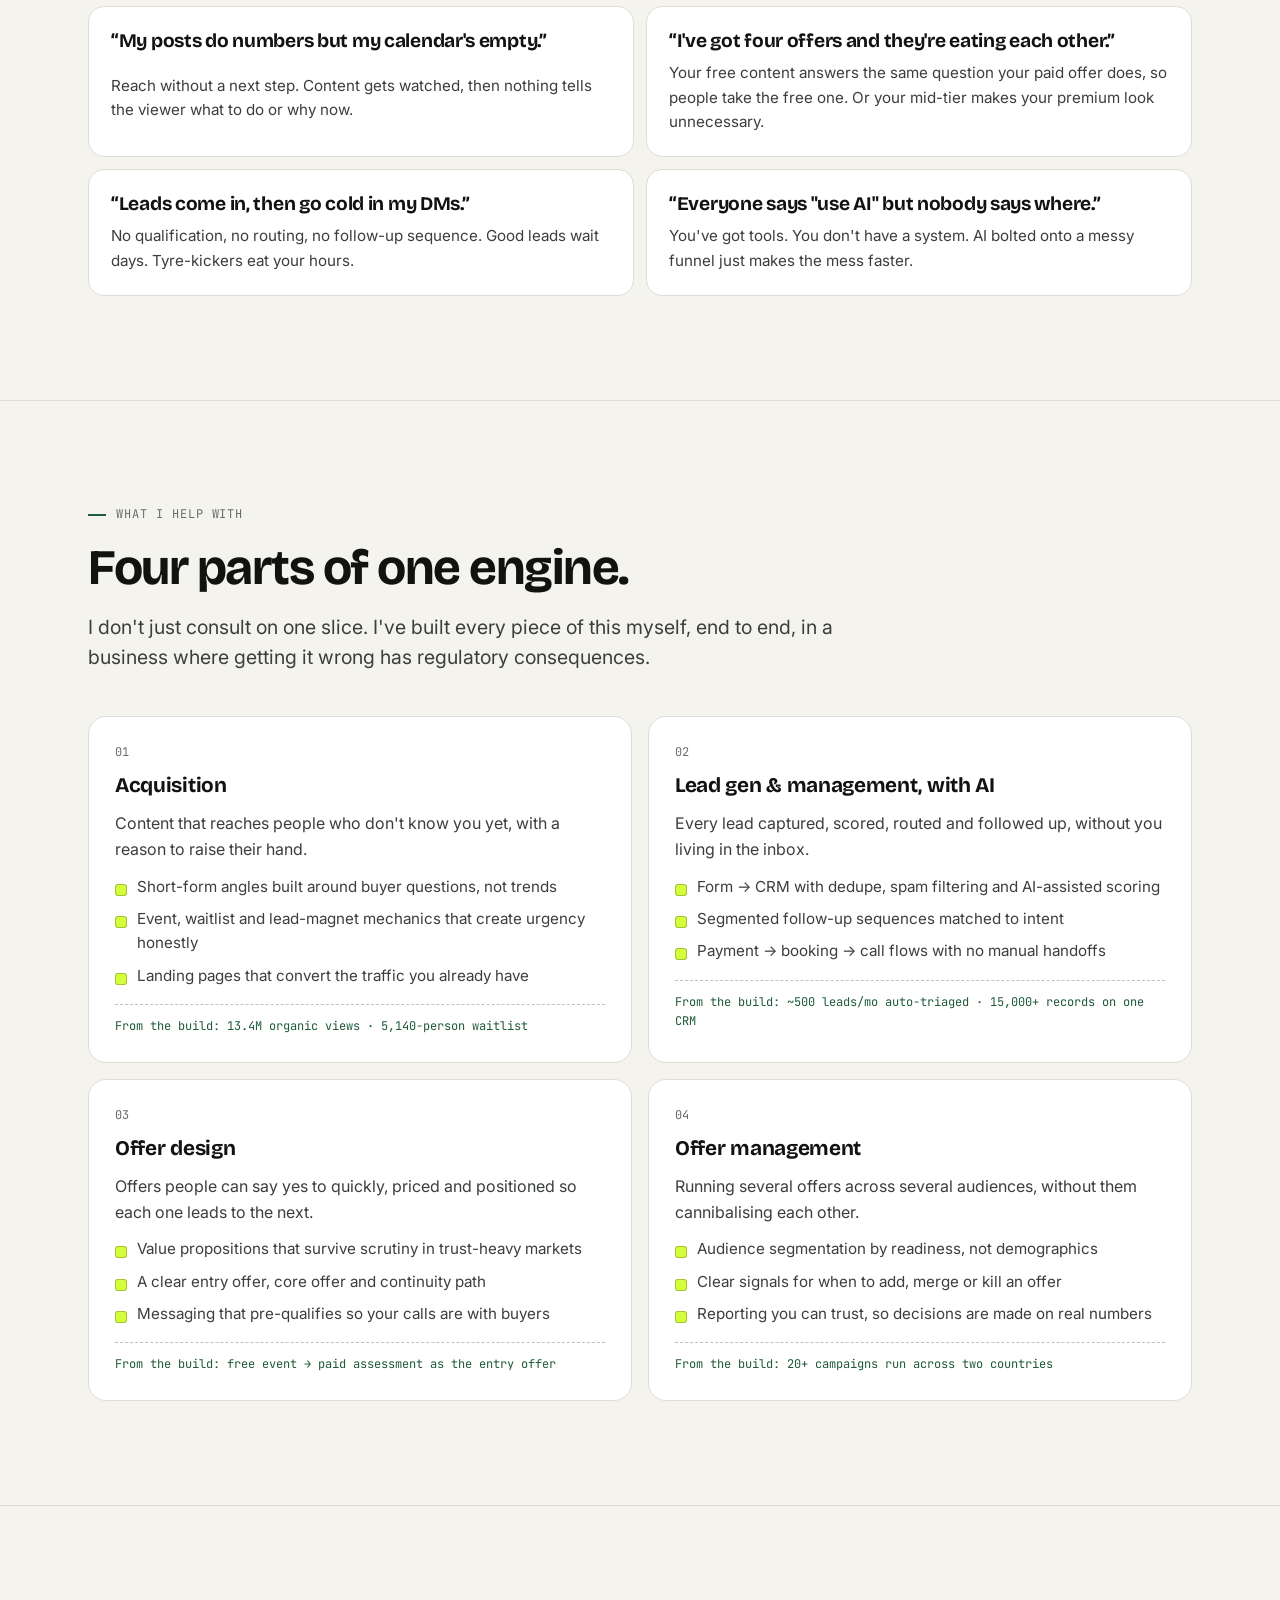
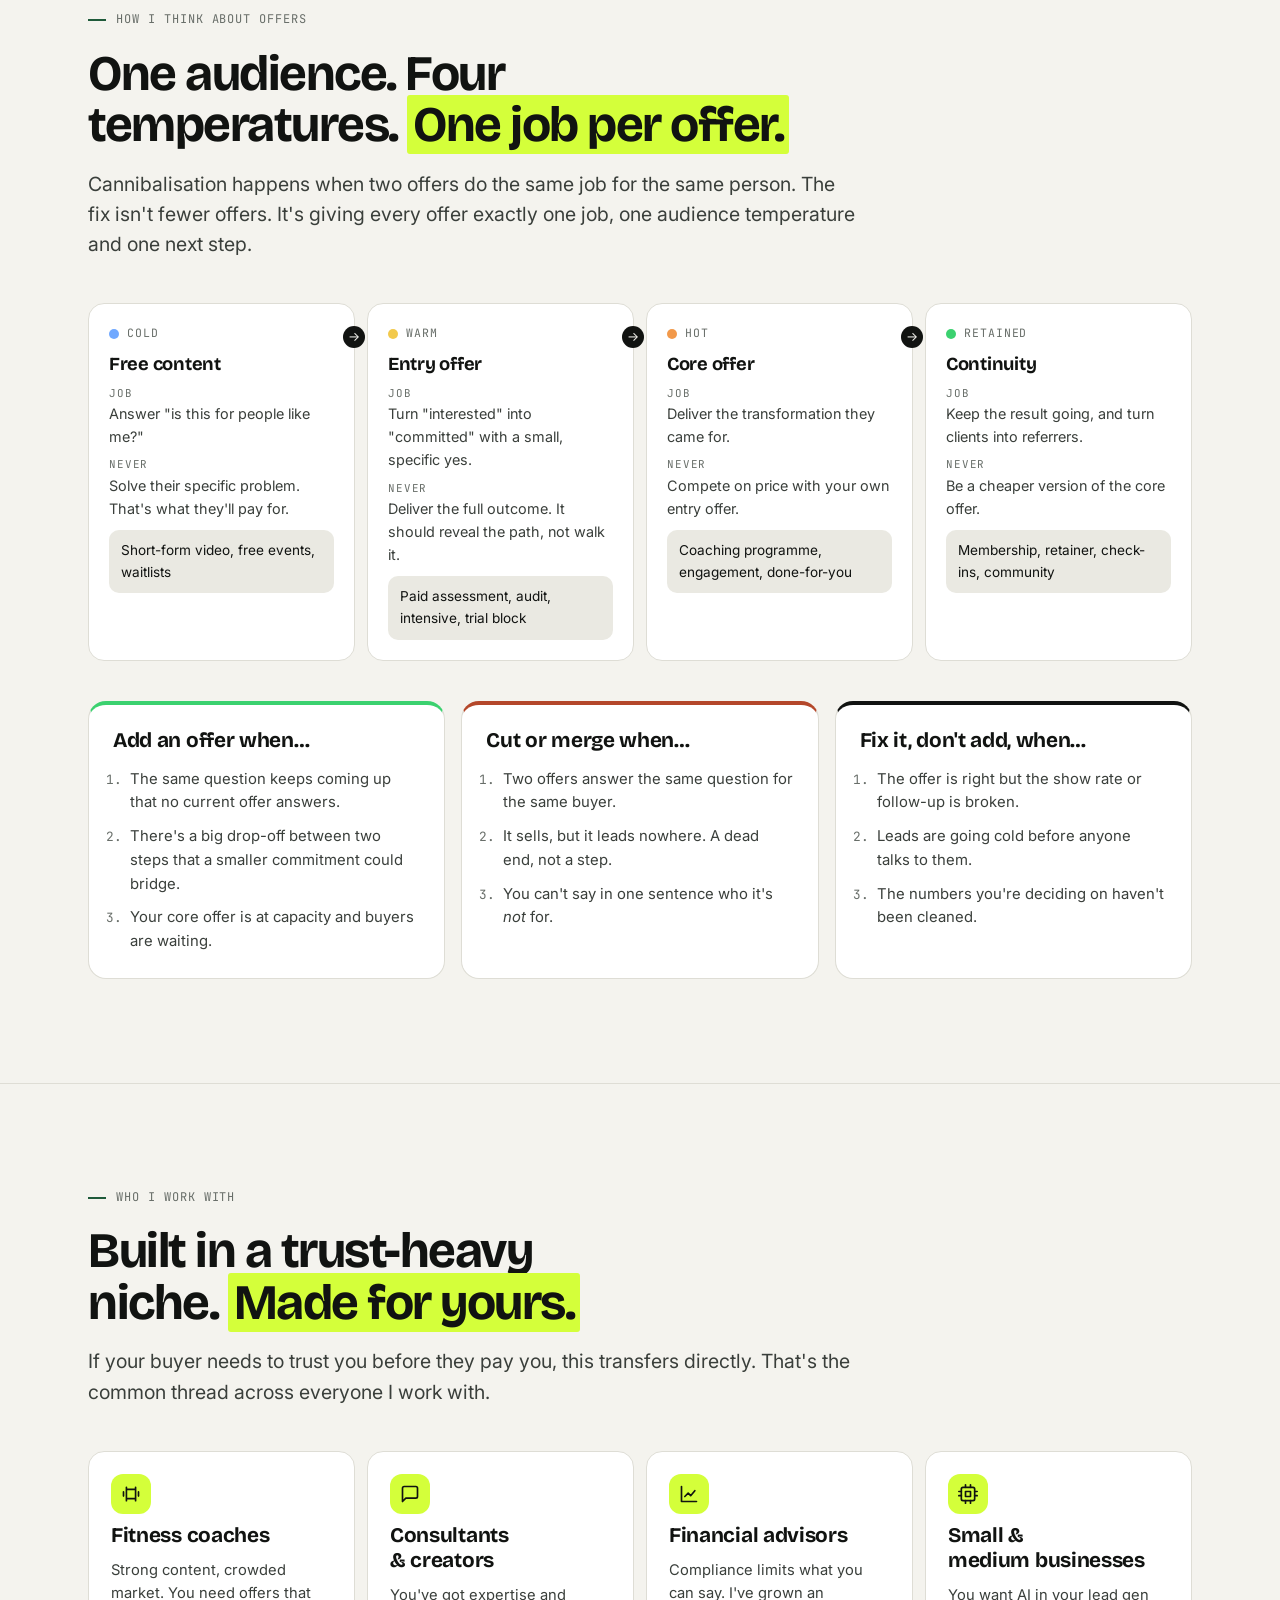
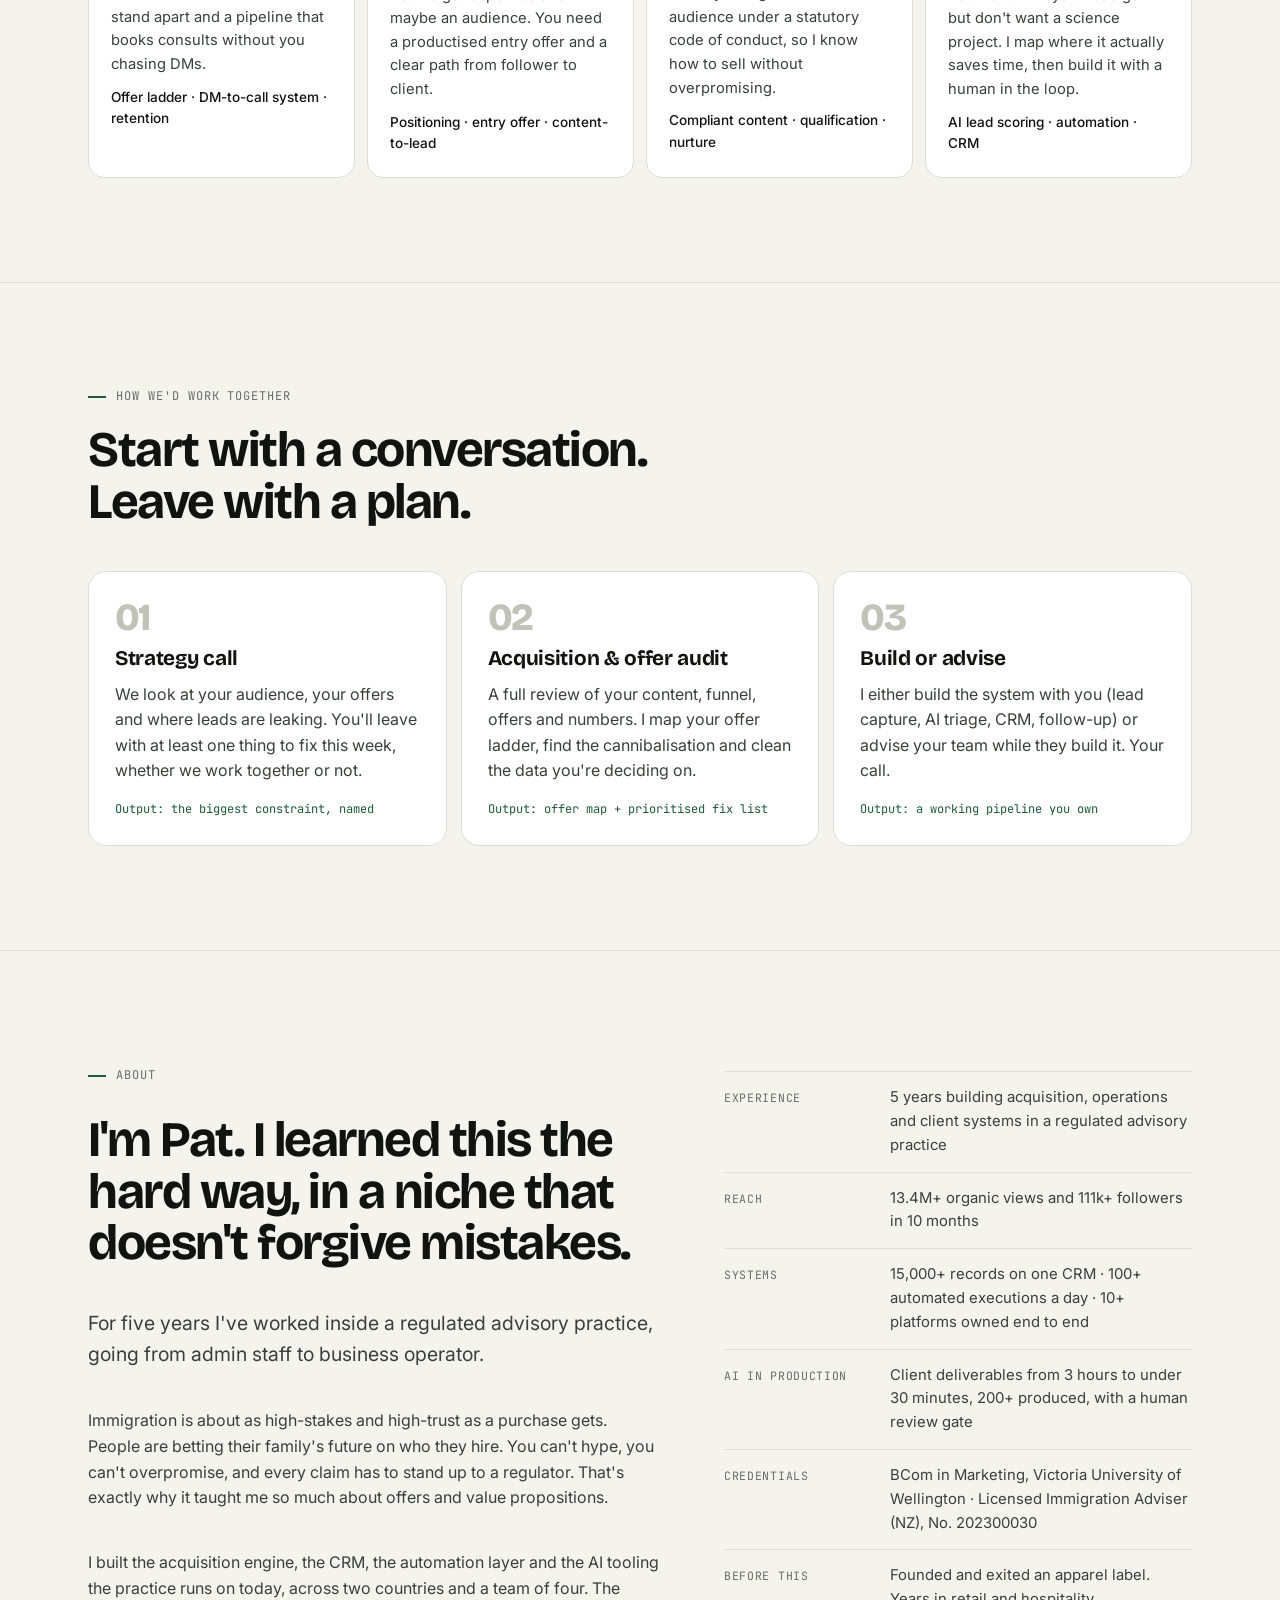
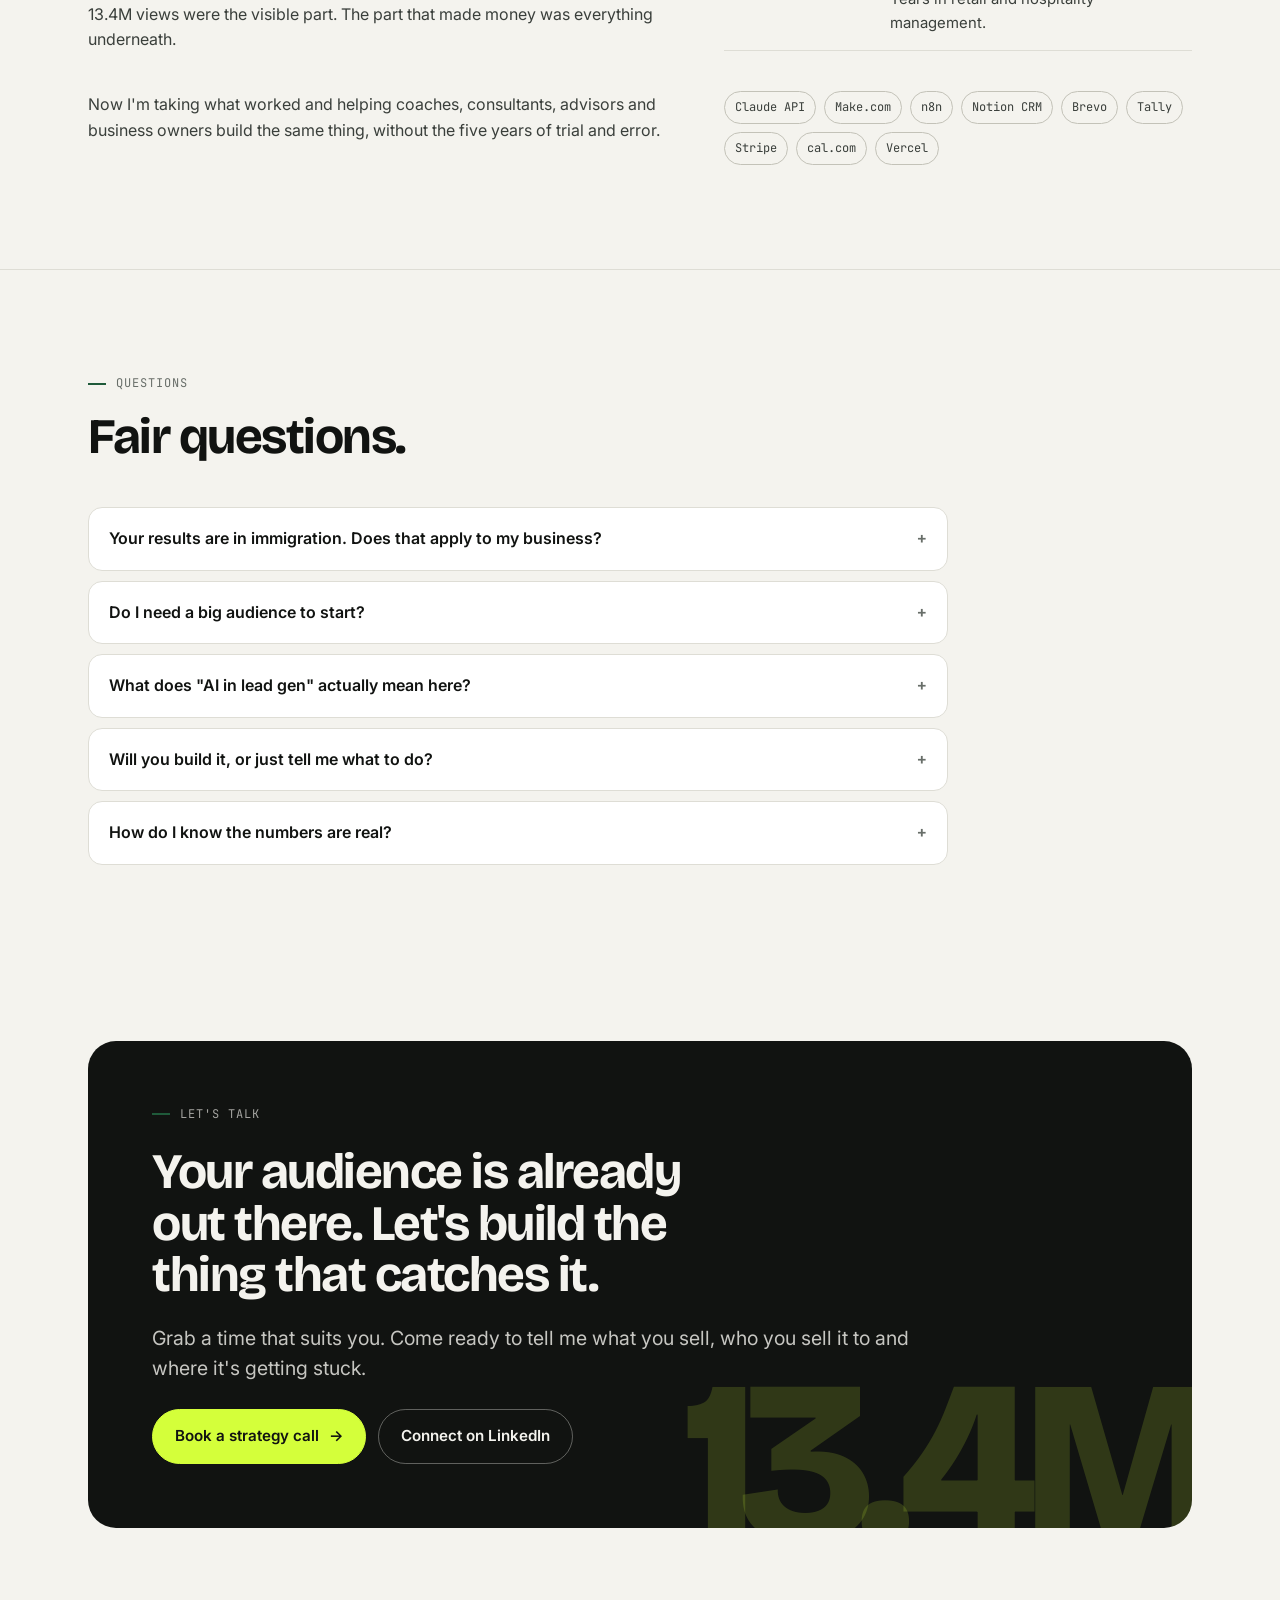
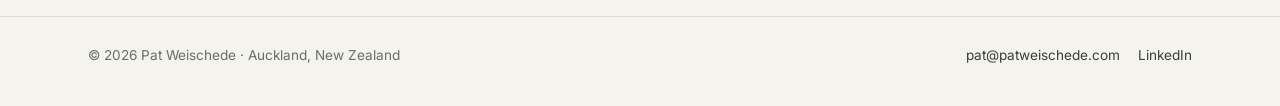
==== commit 9ae5ca83: "Update About intro wording Co-Authored-By: Claude Opus 5.5 <noreply@anthropic.com>" ====
--- a/index.html
+++ b/index.html
@@ -804,7 +804,7 @@
       <div class="about-copy reveal">
         <span class="kicker">About</span>
         <h2>I'm Pat. I learned this the hard way, in a niche that doesn't forgive mistakes.</h2>
-        <p class="lede">For five years I've worked inside a New Zealand immigration advisory practice, going from Marketing Communications Coordinator to Operations Manager.</p>
+        <p class="lede">For five years I've worked inside a regulated advisory practice, going from admin staff to business operator.</p>
         <p>Immigration is about as high-stakes and high-trust as a purchase gets. People are betting their family's future on who they hire. You can't hype, you can't overpromise, and every claim has to stand up to a regulator. That's exactly why it taught me so much about offers and value propositions.</p>
         <p>I built the acquisition engine, the CRM, the automation layer and the AI tooling the practice runs on today, across two countries and a team of four. The 13.4M views were the visible part. The part that made money was everything underneath.</p>
         <p>Now I'm taking what worked and helping coaches, consultants, advisors and business owners build the same thing, without the five years of trial and error.</p>
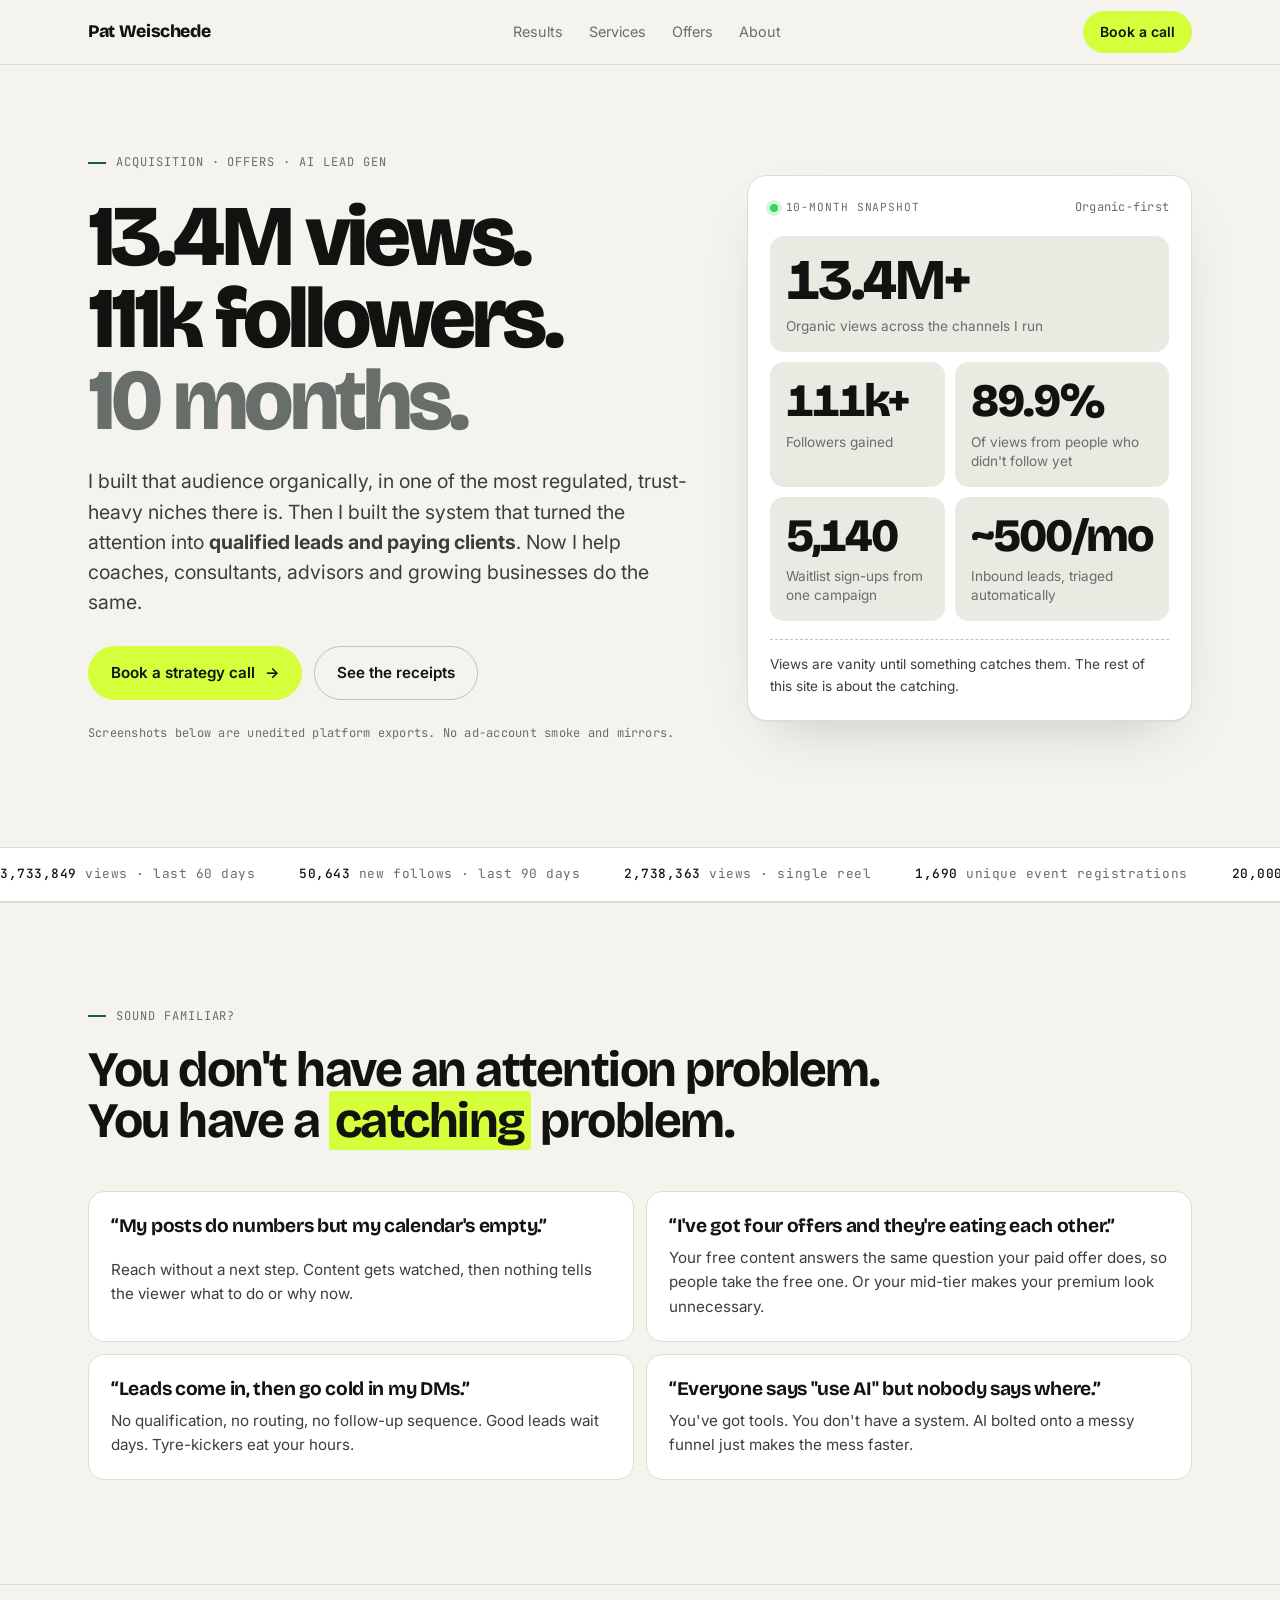
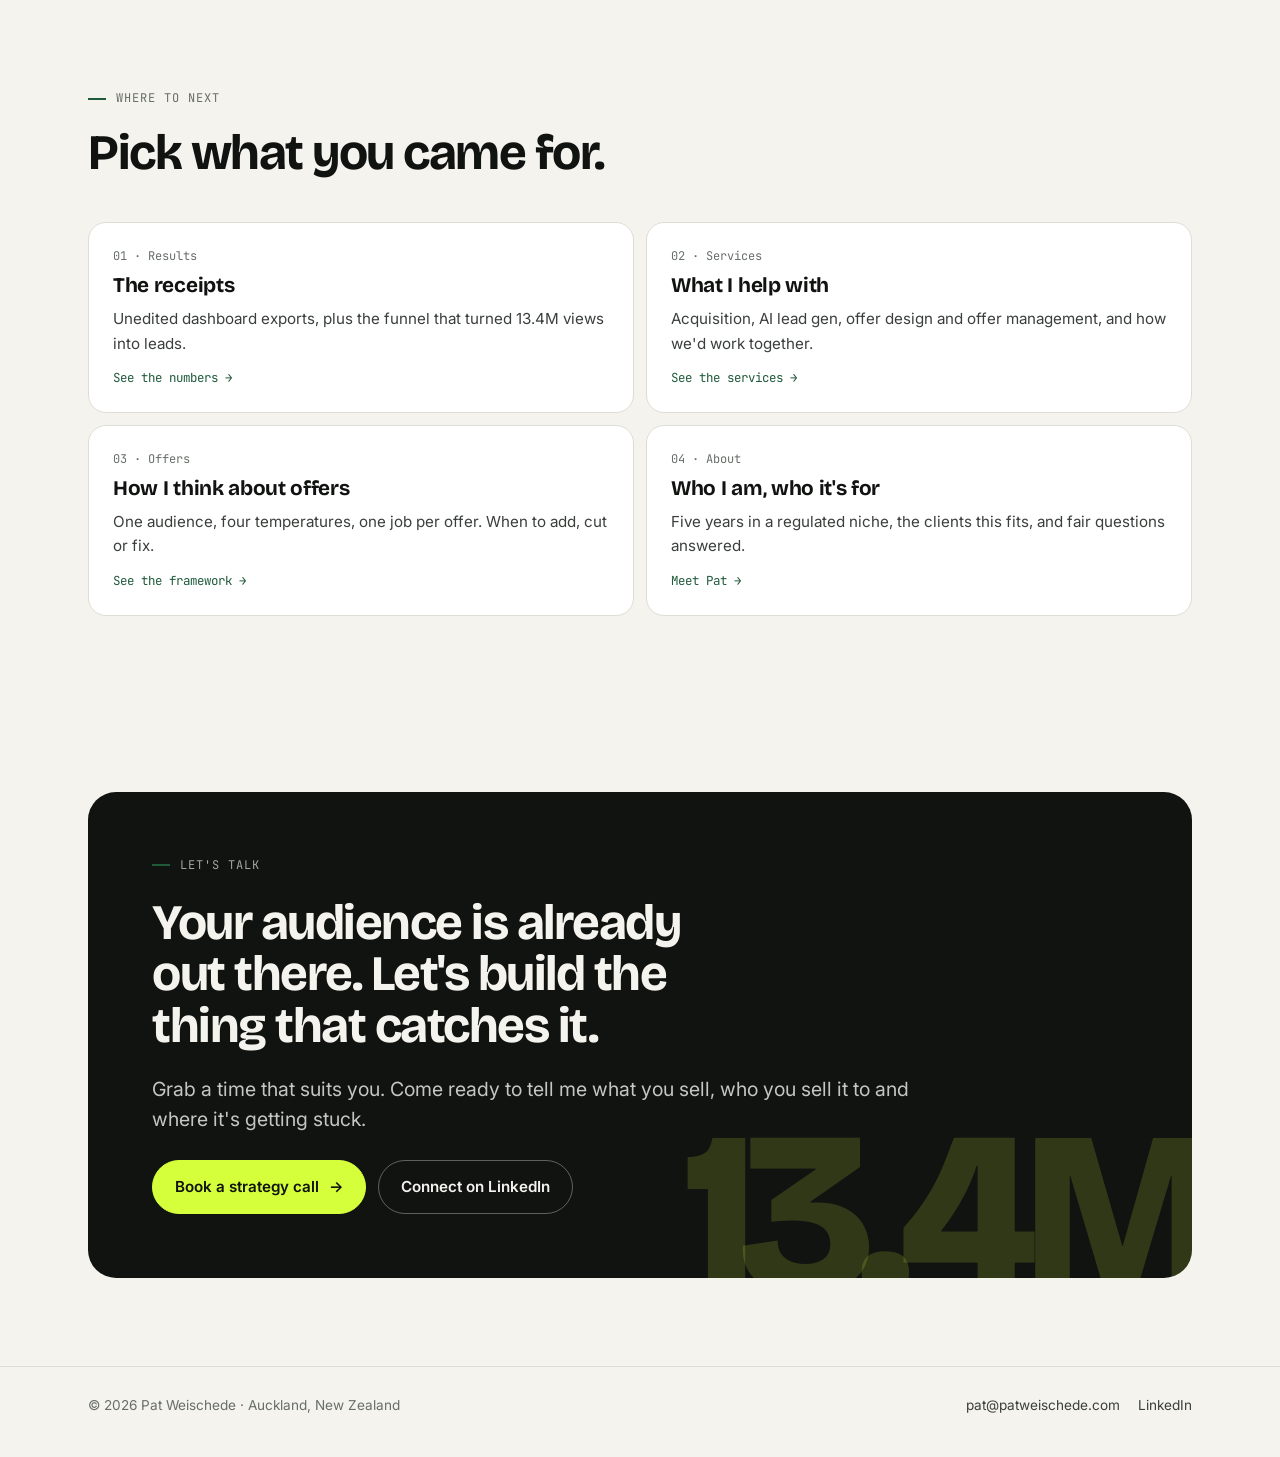
==== commit 02b8f004: "Split homepage into separate pages The single page had grown too long. Home now keeps the hero, tick" ====
--- a/index.html
+++ b/index.html
@@ -16,411 +16,18 @@
 <link rel="preconnect" href="https://fonts.googleapis.com">
 <link rel="preconnect" href="https://fonts.gstatic.com" crossorigin>
 <link rel="stylesheet" href="https://fonts.googleapis.com/css2?family=Bricolage+Grotesque:opsz,wght@12..96,500..800&family=Inter:wght@400;500;600&family=JetBrains+Mono:wght@400;500&display=swap">
-<style>
-  :root {
-    --ground: #F4F3EE;
-    --surface: #FFFFFF;
-    --surface-sunk: #EAE9E2;
-    --ink: #111311;
-    --ink-soft: #3A3F3B;
-    --muted: #686E69;
-    --line: #DEDDD5;
-    --line-strong: #C3C2B8;
-    --accent: #1F5A3A;
-    --hi: #D4FF3A;
-    --hi-ink: #111311;
-    --down: #B4472A;
-    --shot-bg: #18191A;
-    --bar: color-mix(in srgb, #D4FF3A 60%, transparent);
-    --display: "Bricolage Grotesque", "Helvetica Neue", Arial, sans-serif;
-    --body: "Inter", "Helvetica Neue", Arial, sans-serif;
-    --mono: "JetBrains Mono", ui-monospace, "SFMono-Regular", Menlo, monospace;
-    --measure: 64ch;
-    --gutter: 16px;
-  }
-  @media (prefers-color-scheme: dark) {
-    :root:not([data-theme="light"]) {
-      --ground: #0D0E0D;
-      --surface: #151715;
-      --surface-sunk: #111311;
-      --ink: #F1F2EE;
-      --ink-soft: #C8CBC5;
-      --muted: #8E938C;
-      --line: #252825;
-      --line-strong: #383C38;
-      --accent: #D4FF3A;
-      --down: #F08A68;
-      --shot-bg: #18191A;
-      --bar: color-mix(in srgb, #D4FF3A 20%, transparent);
-    }
-  }
-  :root[data-theme="dark"] {
-    --ground: #0D0E0D;
-    --surface: #151715;
-    --surface-sunk: #111311;
-    --ink: #F1F2EE;
-    --ink-soft: #C8CBC5;
-    --muted: #8E938C;
-    --line: #252825;
-    --line-strong: #383C38;
-    --accent: #D4FF3A;
-    --down: #F08A68;
-    --shot-bg: #18191A;
-    --bar: color-mix(in srgb, #D4FF3A 20%, transparent);
-  }
-  @media (min-width: 640px) { :root { --gutter: 28px; } }
-
-  * { box-sizing: border-box; }
-  html { scroll-behavior: smooth; color-scheme: light dark; }
-  body {
-    margin: 0;
-    background: var(--ground);
-    color: var(--ink);
-    font-family: var(--body);
-    font-size: 1rem;
-    line-height: 1.6;
-    -webkit-font-smoothing: antialiased;
-    overflow-x: hidden;
-  }
-  img { max-width: 100%; display: block; }
-  a { color: inherit; }
-  a:focus-visible, button:focus-visible, summary:focus-visible {
-    outline: 2px solid var(--accent);
-    outline-offset: 3px;
-    border-radius: 4px;
-  }
-  .wrap { max-width: 1160px; margin: 0 auto; padding-inline: var(--gutter); }
-  section[id] { scroll-margin-top: 72px; }
-  p { margin: 0; max-width: var(--measure); color: var(--ink-soft); }
-  h1, h2, h3 { font-family: var(--display); margin: 0; text-wrap: balance; color: var(--ink); }
-  h2 {
-    font-weight: 700;
-    font-size: clamp(1.9rem, 1.3rem + 2.6vw, 3.1rem);
-    line-height: 1.04;
-    letter-spacing: -0.03em;
-  }
-  h3 { font-weight: 700; font-size: 1.3rem; line-height: 1.2; letter-spacing: -0.015em; }
-  .mark { background: var(--hi); color: var(--hi-ink); padding: 0 0.12em; border-radius: 3px; -webkit-box-decoration-break: clone; box-decoration-break: clone; }
-  .kicker {
-    font-family: var(--mono);
-    font-size: 0.75rem;
-    letter-spacing: 0.08em;
-    text-transform: uppercase;
-    color: var(--muted);
-    display: inline-flex;
-    align-items: center;
-    gap: 10px;
-  }
-  .kicker::before { content: ""; width: 18px; height: 2px; background: var(--accent); }
-  .lede { font-size: clamp(1.06rem, 1rem + 0.35vw, 1.22rem); line-height: 1.55; color: var(--ink-soft); }
-  .sec { padding-block: 72px; border-top: 1px solid var(--line); }
-  @media (min-width: 900px) { .sec { padding-block: 104px; } }
-  .sec-head { display: grid; gap: 18px; margin-bottom: 44px; max-width: 820px; }
-
-  /* ---------- buttons ---------- */
-  .btn {
-    font-family: var(--body);
-    font-weight: 600;
-    font-size: 0.95rem;
-    text-decoration: none;
-    padding: 14px 22px;
-    border-radius: 999px;
-    display: inline-flex;
-    align-items: center;
-    gap: 10px;
-    border: 1px solid transparent;
-    transition: transform 0.15s ease, background 0.15s ease, border-color 0.15s ease;
-  }
-  .btn:hover { transform: translateY(-1px); }
-  .btn-primary { background: var(--hi); color: var(--hi-ink); border-color: var(--hi); }
-  .btn-ghost { background: transparent; color: var(--ink); border-color: var(--line-strong); }
-  .btn-ghost:hover { border-color: var(--ink); }
-  .btn .arr { transition: transform 0.15s ease; }
-  .btn:hover .arr { transform: translateX(3px); }
-
-  /* ---------- nav ---------- */
-  .nav-bar {
-    position: sticky;
-    top: 0;
-    z-index: 30;
-    background: color-mix(in srgb, var(--ground) 88%, transparent);
-    backdrop-filter: blur(10px);
-    -webkit-backdrop-filter: blur(10px);
-    border-bottom: 1px solid var(--line);
-  }
-  .nav { display: flex; align-items: center; justify-content: space-between; gap: 16px; height: 64px; }
-  .brand { font-family: var(--display); font-weight: 800; font-size: 1.1rem; letter-spacing: -0.02em; text-decoration: none; }
-  .nav-links { display: none; gap: 26px; }
-  .nav-links a { font-size: 0.9rem; text-decoration: none; color: var(--muted); transition: color 0.15s ease; }
-  .nav-links a:hover { color: var(--ink); }
-  @media (min-width: 860px) { .nav-links { display: flex; } }
-  .nav .btn { padding: 9px 16px; font-size: 0.875rem; }
-
-  /* ---------- hero ---------- */
-  .hero { padding-block: 56px 72px; }
-  @media (min-width: 900px) { .hero { padding-block: 88px 104px; } }
-  .hero-grid { display: grid; gap: 48px; align-items: center; }
-  @media (min-width: 980px) { .hero-grid { grid-template-columns: minmax(0, 1.15fr) minmax(0, 0.85fr); gap: 56px; } }
-  .hero-copy { display: grid; gap: 24px; }
-  .hero h1 {
-    font-weight: 800;
-    font-size: clamp(2.6rem, 1.4rem + 5.6vw, 5.4rem);
-    line-height: 0.95;
-    letter-spacing: -0.045em;
-  }
-  .hero h1 .line { display: block; }
-  .hero h1 .dim { color: var(--muted); }
-  .hero .lede { max-width: 54ch; }
-  .cta-row { display: flex; flex-wrap: wrap; gap: 12px; margin-top: 4px; }
-  .fine { font-family: var(--mono); font-size: 0.75rem; color: var(--muted); letter-spacing: 0.02em; }
-
-  .receipt {
-    background: var(--surface);
-    border: 1px solid var(--line);
-    border-radius: 20px;
-    padding: 22px;
-    display: grid;
-    gap: 18px;
-    box-shadow: 0 1px 0 var(--line), 0 24px 60px -30px rgba(0,0,0,0.25);
-  }
-  .receipt-top { display: flex; justify-content: space-between; align-items: center; gap: 12px; }
-  .live { font-family: var(--mono); font-size: 0.7rem; letter-spacing: 0.08em; text-transform: uppercase; color: var(--muted); display: inline-flex; align-items: center; gap: 8px; }
-  .live::before { content: ""; width: 8px; height: 8px; border-radius: 50%; background: #3BD16F; box-shadow: 0 0 0 4px color-mix(in srgb, #3BD16F 22%, transparent); }
-  .big-stats { display: grid; grid-template-columns: 1fr 1fr; gap: 10px; }
-  .big-stat { background: var(--surface-sunk); border-radius: 14px; padding: 16px; }
-  .big-stat.wide { grid-column: 1 / -1; }
-  .big-stat .fig {
-    font-family: var(--display);
-    font-weight: 800;
-    font-size: clamp(2rem, 1.5rem + 2vw, 2.9rem);
-    line-height: 1;
-    letter-spacing: -0.04em;
-    font-variant-numeric: tabular-nums;
-  }
-  .big-stat.wide .fig { font-size: clamp(2.6rem, 2rem + 2.6vw, 3.6rem); }
-  .big-stat .cap { font-size: 0.85rem; color: var(--muted); margin-top: 8px; line-height: 1.4; }
-  .receipt-foot { font-size: 0.85rem; color: var(--ink-soft); border-top: 1px dashed var(--line-strong); padding-top: 14px; }
-
-  /* ---------- ticker ---------- */
-  .ticker { border-top: 1px solid var(--line); border-bottom: 1px solid var(--line); overflow: hidden; background: var(--surface); }
-  .ticker-track { display: flex; gap: 44px; padding-block: 16px; width: max-content; animation: tick 40s linear infinite; }
-  .ticker span { font-family: var(--mono); font-size: 0.8rem; letter-spacing: 0.04em; color: var(--muted); white-space: nowrap; }
-  .ticker b { color: var(--ink); font-weight: 500; }
-  @keyframes tick { to { transform: translateX(-50%); } }
-  @media (prefers-reduced-motion: reduce) { .ticker-track { animation: none; } }
-
-  /* ---------- proof ---------- */
-  .proof-grid { display: grid; gap: 16px; }
-  @media (min-width: 900px) { .proof-grid { grid-template-columns: repeat(12, minmax(0, 1fr)); } }
-  .shot {
-    background: var(--surface);
-    border: 1px solid var(--line);
-    border-radius: 18px;
-    overflow: hidden;
-    display: grid;
-    grid-template-rows: auto 1fr;
-    margin: 0;
-  }
-  .shot-frame { background: var(--shot-bg); padding: 14px; }
-  .shot-frame img { width: 100%; height: auto; border-radius: 8px; }
-  .shot figcaption { padding: 18px 20px 20px; display: grid; gap: 6px; align-content: start; }
-  .shot .fig-line { font-family: var(--display); font-weight: 700; font-size: 1.25rem; letter-spacing: -0.02em; color: var(--ink); }
-  .shot .note { font-size: 0.9rem; color: var(--ink-soft); }
-  @media (min-width: 900px) {
-    .shot.s-views { grid-column: span 12; grid-template-columns: minmax(0, 1.7fr) minmax(0, 1fr); grid-template-rows: none; }
-    .shot.s-views figcaption { padding: 28px; align-content: center; }
-    .shot.s-split, .shot.s-follow { grid-column: span 6; }
-  }
-  .proof-foot { margin-top: 20px; font-size: 0.85rem; color: var(--muted); max-width: 80ch; }
-  .tag-down { color: var(--down); font-weight: 500; }
-
-  /* ---------- funnel ---------- */
-  .funnel-grid { display: grid; gap: 40px; }
-  @media (min-width: 960px) { .funnel-grid { grid-template-columns: minmax(0, 1fr) minmax(0, 1fr); gap: 40px; align-items: start; } }
-  .funnel { display: grid; gap: 8px; }
-  .step {
-    position: relative;
-    display: flex;
-    justify-content: space-between;
-    align-items: baseline;
-    gap: 16px;
-    padding: 16px 18px;
-    border-radius: 12px;
-    background: var(--surface);
-    border: 1px solid var(--line);
-    overflow: hidden;
-  }
-  .step::before {
-    content: "";
-    position: absolute;
-    inset: 0 auto 0 0;
-    width: var(--w, 100%);
-    background: var(--bar);
-    z-index: 0;
-  }
-  .step > * { position: relative; z-index: 1; }
-  .step .lbl { font-size: 0.95rem; color: var(--ink); }
-  .step .val { font-family: var(--display); font-weight: 800; font-size: 1.5rem; letter-spacing: -0.03em; font-variant-numeric: tabular-nums; color: var(--ink); }
-  .ratio { font-family: var(--mono); font-size: 0.75rem; color: var(--muted); padding-left: 18px; }
-  .system-stats { display: grid; grid-template-columns: 1fr 1fr; gap: 1px; background: var(--line); border: 1px solid var(--line); border-radius: 14px; overflow: hidden; }
-  .system-stats div { background: var(--surface); padding: 16px; }
-  .system-stats b { display: block; font-family: var(--display); font-size: 1.35rem; letter-spacing: -0.02em; color: var(--ink); }
-  .system-stats span { font-size: 0.82rem; color: var(--muted); line-height: 1.4; display: block; margin-top: 4px; }
-
-  /* ---------- pain ---------- */
-  .pains { display: grid; gap: 12px; }
-  @media (min-width: 760px) { .pains { grid-template-columns: 1fr 1fr; } }
-  .pain { padding: 22px; border-radius: 16px; border: 1px solid var(--line); background: var(--surface); display: grid; gap: 8px; }
-  .pain q { font-family: var(--display); font-weight: 700; font-size: 1.2rem; letter-spacing: -0.015em; color: var(--ink); quotes: "\201C" "\201D"; line-height: 1.25; }
-  .pain p { font-size: 0.95rem; }
-
-  /* ---------- pillars ---------- */
-  .pillars { display: grid; gap: 16px; }
-  @media (min-width: 760px) { .pillars { grid-template-columns: 1fr 1fr; } }
-  .pillar { padding: 26px; border-radius: 18px; background: var(--surface); border: 1px solid var(--line); display: grid; gap: 12px; align-content: start; }
-  .pillar .n { font-family: var(--mono); font-size: 0.75rem; color: var(--muted); }
-  .pillar ul { margin: 0; padding: 0; list-style: none; display: grid; gap: 8px; }
-  .pillar li { padding-left: 22px; position: relative; color: var(--ink-soft); font-size: 0.95rem; }
-  .pillar li::before { content: ""; position: absolute; left: 0; top: 0.6em; width: 10px; height: 10px; border-radius: 3px; background: var(--hi); border: 1px solid color-mix(in srgb, var(--ink) 25%, transparent); }
-  .pillar .from { font-family: var(--mono); font-size: 0.75rem; color: var(--accent); border-top: 1px dashed var(--line-strong); padding-top: 12px; margin-top: 4px; }
-
-  /* ---------- ladder ---------- */
-  .ladder { display: grid; gap: 10px; }
-  @media (min-width: 900px) { .ladder { grid-template-columns: repeat(4, minmax(0, 1fr)); gap: 12px; } }
-  .rung { border-radius: 16px; padding: 20px; display: grid; gap: 10px; align-content: start; border: 1px solid var(--line); background: var(--surface); }
-  .rung .temp { font-family: var(--mono); font-size: 0.72rem; letter-spacing: 0.08em; text-transform: uppercase; display: inline-flex; gap: 8px; align-items: center; color: var(--muted); }
-  .rung .dot { width: 10px; height: 10px; border-radius: 50%; }
-  .rung h3 { font-size: 1.15rem; }
-  .rung dl { margin: 0; display: grid; gap: 8px; }
-  .rung dt { font-family: var(--mono); font-size: 0.68rem; letter-spacing: 0.08em; text-transform: uppercase; color: var(--muted); }
-  .rung dd { margin: 0; font-size: 0.9rem; color: var(--ink-soft); }
-  .rung .eg { font-size: 0.85rem; color: var(--ink); background: var(--surface-sunk); border-radius: 10px; padding: 10px 12px; }
-  @media (min-width: 900px) {
-    .rung { position: relative; }
-    .rung:not(:last-child)::after {
-      content: "→";
-      position: absolute;
-      right: -11px;
-      top: 22px;
-      width: 22px; height: 22px;
-      display: grid; place-items: center;
-      font-size: 0.8rem;
-      background: var(--ink);
-      color: var(--ground);
-      border-radius: 50%;
-      z-index: 2;
-    }
-  }
-  .rules { display: grid; gap: 16px; margin-top: 40px; }
-  @media (min-width: 860px) { .rules { grid-template-columns: repeat(3, minmax(0, 1fr)); } }
-  .rule { padding: 24px; border-radius: 18px; display: grid; gap: 14px; align-content: start; background: var(--surface); border: 1px solid var(--line); }
-  .rule.add { border-top: 4px solid #3BD16F; }
-  .rule.cut { border-top: 4px solid var(--down); }
-  .rule.keep { border-top: 4px solid var(--ink); }
-  .rule ol { margin: 0; padding-left: 1.15em; display: grid; gap: 10px; color: var(--ink-soft); font-size: 0.93rem; }
-  .rule li::marker { font-family: var(--mono); color: var(--muted); font-size: 0.8rem; }
-
-  /* ---------- who ---------- */
-  .who { display: grid; gap: 12px; }
-  @media (min-width: 700px) { .who { grid-template-columns: 1fr 1fr; } }
-  @media (min-width: 1040px) { .who { grid-template-columns: repeat(4, minmax(0, 1fr)); } }
-  .who-card { padding: 22px; border-radius: 16px; border: 1px solid var(--line); background: var(--surface); display: grid; gap: 10px; align-content: start; }
-  .who-card .ic { width: 40px; height: 40px; border-radius: 12px; background: var(--hi); color: var(--hi-ink); display: grid; place-items: center; }
-  .who-card .ic svg { width: 20px; height: 20px; }
-  .who-card p { font-size: 0.92rem; }
-  .who-card .fix { font-size: 0.85rem; color: var(--ink); font-weight: 500; }
-
-  /* ---------- process ---------- */
-  .process { display: grid; gap: 14px; counter-reset: p; }
-  @media (min-width: 860px) { .process { grid-template-columns: repeat(3, minmax(0, 1fr)); } }
-  .proc { padding: 26px; border-radius: 18px; background: var(--surface); border: 1px solid var(--line); display: grid; gap: 10px; align-content: start; }
-  .proc .num { font-family: var(--display); font-weight: 800; font-size: 2.4rem; letter-spacing: -0.04em; line-height: 1; color: var(--line-strong); }
-  .proc .out { font-family: var(--mono); font-size: 0.75rem; color: var(--accent); margin-top: 6px; }
-
-  /* ---------- about ---------- */
-  .about-grid { display: grid; gap: 40px; }
-  @media (min-width: 960px) { .about-grid { grid-template-columns: minmax(0, 1.1fr) minmax(0, 0.9fr); gap: 64px; } }
-  .about-copy { display: grid; gap: 18px; }
-  .facts { display: grid; gap: 0; border-top: 1px solid var(--line); }
-  .fact { display: grid; grid-template-columns: 1fr; gap: 4px; padding: 14px 0; border-bottom: 1px solid var(--line); }
-  @media (min-width: 560px) { .fact { grid-template-columns: 150px minmax(0, 1fr); gap: 16px; } }
-  .fact dt { font-family: var(--mono); font-size: 0.72rem; letter-spacing: 0.06em; text-transform: uppercase; color: var(--muted); padding-top: 3px; }
-  .fact dd { margin: 0; font-size: 0.93rem; color: var(--ink-soft); }
-  .tools { display: flex; flex-wrap: wrap; gap: 8px; }
-  .tools span { font-family: var(--mono); font-size: 0.75rem; padding: 6px 10px; border: 1px solid var(--line-strong); border-radius: 999px; color: var(--ink-soft); }
-
-  /* ---------- faq ---------- */
-  .faq { display: grid; gap: 10px; max-width: 860px; }
-  .faq details { border: 1px solid var(--line); border-radius: 14px; background: var(--surface); }
-  .faq summary {
-    cursor: pointer;
-    list-style: none;
-    padding: 18px 20px;
-    font-weight: 600;
-    display: flex;
-    justify-content: space-between;
-    gap: 16px;
-  }
-  .faq summary::-webkit-details-marker { display: none; }
-  .faq summary::after { content: "+"; font-family: var(--mono); color: var(--muted); transition: transform 0.15s ease; }
-  .faq details[open] summary::after { transform: rotate(45deg); }
-  .faq .a { padding: 0 20px 20px; }
-  .faq .a p { font-size: 0.95rem; }
-
-  /* ---------- final cta ---------- */
-  .final { padding-block: 72px 88px; }
-  .final-card {
-    background: var(--ink);
-    color: var(--ground);
-    border-radius: 28px;
-    padding: clamp(28px, 5vw, 64px);
-    display: grid;
-    gap: 22px;
-    position: relative;
-    overflow: hidden;
-  }
-  .final-card h2 { color: var(--ground); max-width: 18ch; }
-  .final-card p { color: color-mix(in srgb, var(--ground) 78%, transparent); }
-  .final-card .btn-ghost { color: var(--ground); border-color: color-mix(in srgb, var(--ground) 35%, transparent); }
-  .final-card .btn-ghost:hover { border-color: var(--ground); }
-  .final-card .bigfig {
-    position: absolute;
-    right: -0.04em;
-    bottom: -0.22em;
-    font-family: var(--display);
-    font-weight: 800;
-    font-size: clamp(6rem, 18vw, 15rem);
-    letter-spacing: -0.06em;
-    line-height: 1;
-    color: color-mix(in srgb, var(--hi) 16%, transparent);
-    pointer-events: none;
-    user-select: none;
-  }
-  .final-card > *:not(.bigfig) { position: relative; z-index: 1; }
-
-  footer { border-top: 1px solid var(--line); padding-block: 28px 40px; }
-  .foot { display: flex; flex-wrap: wrap; justify-content: space-between; gap: 12px 24px; font-size: 0.85rem; color: var(--muted); }
-  .foot a { color: var(--ink-soft); text-decoration: none; }
-  .foot a:hover { color: var(--ink); }
-  .foot-links { display: flex; gap: 18px; }
-
-  /* ---------- reveal ---------- */
-  .reveal { opacity: 0; transform: translateY(14px); transition: opacity 0.6s ease, transform 0.6s ease; }
-  .reveal.in { opacity: 1; transform: none; }
-  @media (prefers-reduced-motion: reduce) { .reveal { opacity: 1; transform: none; transition: none; } html { scroll-behavior: auto; } }
-</style>
+<link rel="stylesheet" href="styles.css">
 </head>
 <body>
 
 <div class="nav-bar">
   <nav class="wrap nav" aria-label="Primary">
-    <a class="brand" href="#top">Pat Weischede</a>
+    <a class="brand" href="index.html" aria-current="page">Pat Weischede</a>
     <div class="nav-links">
-      <a href="#proof">Proof</a>
-      <a href="#playbook">Playbook</a>
-      <a href="#offers">Offers</a>
-      <a href="#who">Who it's for</a>
-      <a href="#about">About</a>
+      <a href="results.html">Results</a>
+      <a href="services.html">Services</a>
+      <a href="offers.html">Offers</a>
+      <a href="about.html">About</a>
     </div>
     <a class="btn btn-primary" href="https://cal.com/patweischede/strategy-call" target="_blank" rel="noopener">Book a call</a>
   </nav>
@@ -428,7 +35,6 @@
 
 <main id="top">
 
-  <!-- ================= HERO ================= -->
   <header class="wrap hero">
     <div class="hero-grid">
       <div class="hero-copy">
@@ -443,7 +49,7 @@
         </p>
         <div class="cta-row">
           <a class="btn btn-primary" href="https://cal.com/patweischede/strategy-call" target="_blank" rel="noopener">Book a strategy call <span class="arr" aria-hidden="true">→</span></a>
-          <a class="btn btn-ghost" href="#proof">See the receipts</a>
+          <a class="btn btn-ghost" href="results.html">See the receipts</a>
         </div>
         <span class="fine">Screenshots below are unedited platform exports. No ad-account smoke and mirrors.</span>
       </div>
@@ -475,7 +81,7 @@
             <div class="cap">Inbound leads, triaged automatically</div>
           </div>
         </div>
-        <div class="receipt-foot">Views are vanity until something catches them. The rest of this page is about the catching.</div>
+        <div class="receipt-foot">Views are vanity until something catches them. The rest of this site is about the catching.</div>
       </aside>
     </div>
   </header>
@@ -499,77 +105,6 @@
     </div>
   </div>
 
-  <!-- ================= PROOF ================= -->
-  <section class="sec" id="proof">
-    <div class="wrap">
-      <div class="sec-head reveal">
-        <span class="kicker">The receipts</span>
-        <h2>Don't take my word for it. <span class="mark">Here's the dashboard.</span></h2>
-        <p class="lede">These are straight from the Meta professional dashboard of the page I run. Cropped to remove client faces and page details, nothing else changed. Down arrows included, because real growth comes in waves.</p>
-      </div>
-
-      <div class="proof-grid">
-        <figure class="shot s-views reveal">
-          <div class="shot-frame">
-            <img src="assets/proof-views-60d.jpg" width="1172" height="446" loading="lazy" alt="Meta dashboard: 3,733,849 views over the last 60 days, with a spike past 400,000 daily views in mid-September.">
-          </div>
-          <figcaption>
-            <span class="kicker">Last 60 days</span>
-            <span class="fig-line">3.73M views in 60 days</span>
-            <span class="note">The spike is a campaign launch, not luck: one in-person event series, announced through short-form video, pulled 400k+ views in a single day. The <span class="tag-down">−42%</span> is against an even bigger previous 60 days. Growth comes in waves, and each wave is planned.</span>
-          </figcaption>
-        </figure>
-
-        <figure class="shot s-split reveal">
-          <div class="shot-frame">
-            <img src="assets/proof-audience-split.jpg" width="1172" height="274" loading="lazy" alt="Meta dashboard: views by followers vs non-followers, 89.9% non-followers and 10.1% followers.">
-          </div>
-          <figcaption>
-            <span class="fig-line">89.9% non-followers</span>
-            <span class="note">Nine in ten views came from people who'd never followed. That's what acquisition content is for: reaching new buyers, not entertaining the ones you already have.</span>
-          </figcaption>
-        </figure>
-
-        <figure class="shot s-follow reveal">
-          <div class="shot-frame">
-            <img src="assets/proof-follows-90d.jpg" width="637" height="323" loading="lazy" alt="Meta dashboard, last 90 days: 50,643 follows, up 18%, and 154,402 engagements, up 2%.">
-          </div>
-          <figcaption>
-            <span class="fig-line">50,643 follows in 90 days</span>
-            <span class="note">Up 18% on the quarter before, with 154k engagements. Followers matter because they're the cheapest audience to re-offer to next time.</span>
-          </figcaption>
-        </figure>
-      </div>
-      <p class="proof-foot">Snapshot exported 22 October 2026. The 13.4M views and 111k followers cover the full 10-month period; the screenshots show the most recent 60- and 90-day windows.</p>
-    </div>
-  </section>
-
-  <!-- ================= PLAYBOOK: AFTER THE VIEWS ================= -->
-  <section class="sec" id="playbook">
-    <div class="wrap">
-      <div class="sec-head reveal">
-        <span class="kicker">What happened after the views</span>
-        <h2>Views don't pay the bills. <span class="mark">The system behind them does.</span></h2>
-        <p class="lede">One real campaign: a free in-person event series for a high-consideration service, sold to an audience 8,000 km away. Here's the funnel, deduplicated against source data, not the platform's inflated version.</p>
-      </div>
-
-      <div class="funnel-grid">
-        <div class="funnel reveal" role="list">
-          <div class="step" role="listitem" style="--w:100%"><span class="lbl">Waitlist sign-ups</span><span class="val">5,140</span></div>
-          <div class="ratio">↓ 33% registered for a specific session</div>
-          <div class="step" role="listitem" style="--w:33%"><span class="lbl">Unique registrations</span><span class="val">1,690</span></div>
-        </div>
-        <div class="system-stats reveal">
-          <div><b>~500/mo</b><span>Inbound leads scored and routed by AI, no manual triage</span></div>
-          <div><b>Days → instant</b><span>From payment to booking confirmation</span></div>
-          <div><b>20,000+</b><span>Contacts segmented by intent, not just "subscribed"</span></div>
-          <div><b>3 hrs → 30 min</b><span>Per client deliverable, with an AI drafting pipeline and a human review gate</span></div>
-        </div>
-      </div>
-    </div>
-  </section>
-
-  <!-- ================= PAIN ================= -->
   <section class="sec">
     <div class="wrap">
       <div class="sec-head reveal">
@@ -597,267 +132,23 @@
     </div>
   </section>
 
-  <!-- ================= WHAT I DO ================= -->
+  <!-- ================= DIRECTORY ================= -->
   <section class="sec">
     <div class="wrap">
       <div class="sec-head reveal">
-        <span class="kicker">What I help with</span>
-        <h2>Four parts of one engine.</h2>
-        <p class="lede">I don't just consult on one slice. I've built every piece of this myself, end to end, in a business where getting it wrong has regulatory consequences.</p>
+        <span class="kicker">Where to next</span>
+        <h2>Pick what you came for.</h2>
       </div>
-      <div class="pillars">
-        <article class="pillar reveal">
-          <span class="n">01</span>
-          <h3>Acquisition</h3>
-          <p>Content that reaches people who don't know you yet, with a reason to raise their hand.</p>
-          <ul>
-            <li>Short-form angles built around buyer questions, not trends</li>
-            <li>Event, waitlist and lead-magnet mechanics that create urgency honestly</li>
-            <li>Landing pages that convert the traffic you already have</li>
-          </ul>
-          <span class="from">From the build: 13.4M organic views · 5,140-person waitlist</span>
-        </article>
-        <article class="pillar reveal">
-          <span class="n">02</span>
-          <h3>Lead gen & management, with AI</h3>
-          <p>Every lead captured, scored, routed and followed up, without you living in the inbox.</p>
-          <ul>
-            <li>Form → CRM with dedupe, spam filtering and AI-assisted scoring</li>
-            <li>Segmented follow-up sequences matched to intent</li>
-            <li>Payment → booking → call flows with no manual handoffs</li>
-          </ul>
-          <span class="from">From the build: ~500 leads/mo auto-triaged · 15,000+ records on one CRM</span>
-        </article>
-        <article class="pillar reveal">
-          <span class="n">03</span>
-          <h3>Offer design</h3>
-          <p>Offers people can say yes to quickly, priced and positioned so each one leads to the next.</p>
-          <ul>
-            <li>Value propositions that survive scrutiny in trust-heavy markets</li>
-            <li>A clear entry offer, core offer and continuity path</li>
-            <li>Messaging that pre-qualifies so your calls are with buyers</li>
-          </ul>
-          <span class="from">From the build: free event → paid assessment as the entry offer</span>
-        </article>
-        <article class="pillar reveal">
-          <span class="n">04</span>
-          <h3>Offer management</h3>
-          <p>Running several offers across several audiences, without them cannibalising each other.</p>
-          <ul>
-            <li>Audience segmentation by readiness, not demographics</li>
-            <li>Clear signals for when to add, merge or kill an offer</li>
-            <li>Reporting you can trust, so decisions are made on real numbers</li>
-          </ul>
-          <span class="from">From the build: 20+ campaigns run across two countries</span>
-        </article>
-      </div>
+      <nav class="dir" aria-label="Site sections">
+        <a class="reveal" href="results.html"><span class="n">01 · Results</span><h3>The receipts</h3><p>Unedited dashboard exports, plus the funnel that turned 13.4M views into leads.</p><span class="go">See the numbers →</span></a>
+        <a class="reveal" href="services.html"><span class="n">02 · Services</span><h3>What I help with</h3><p>Acquisition, AI lead gen, offer design and offer management, and how we'd work together.</p><span class="go">See the services →</span></a>
+        <a class="reveal" href="offers.html"><span class="n">03 · Offers</span><h3>How I think about offers</h3><p>One audience, four temperatures, one job per offer. When to add, cut or fix.</p><span class="go">See the framework →</span></a>
+        <a class="reveal" href="about.html"><span class="n">04 · About</span><h3>Who I am, who it's for</h3><p>Five years in a regulated niche, the clients this fits, and fair questions answered.</p><span class="go">Meet Pat →</span></a>
+      </nav>
     </div>
   </section>
 
-  <!-- ================= OFFER ARCHITECTURE ================= -->
-  <section class="sec" id="offers">
-    <div class="wrap">
-      <div class="sec-head reveal">
-        <span class="kicker">How I think about offers</span>
-        <h2>One audience. Four temperatures. <span class="mark">One job per offer.</span></h2>
-        <p class="lede">Cannibalisation happens when two offers do the same job for the same person. The fix isn't fewer offers. It's giving every offer exactly one job, one audience temperature and one next step.</p>
-      </div>
 
-      <div class="ladder">
-        <article class="rung reveal">
-          <span class="temp"><span class="dot" style="background:#6FA8FF"></span>Cold</span>
-          <h3>Free content</h3>
-          <dl>
-            <div><dt>Job</dt><dd>Answer "is this for people like me?"</dd></div>
-            <div><dt>Never</dt><dd>Solve their specific problem. That's what they'll pay for.</dd></div>
-          </dl>
-          <div class="eg">Short-form video, free events, waitlists</div>
-        </article>
-        <article class="rung reveal">
-          <span class="temp"><span class="dot" style="background:#F2C94C"></span>Warm</span>
-          <h3>Entry offer</h3>
-          <dl>
-            <div><dt>Job</dt><dd>Turn "interested" into "committed" with a small, specific yes.</dd></div>
-            <div><dt>Never</dt><dd>Deliver the full outcome. It should reveal the path, not walk it.</dd></div>
-          </dl>
-          <div class="eg">Paid assessment, audit, intensive, trial block</div>
-        </article>
-        <article class="rung reveal">
-          <span class="temp"><span class="dot" style="background:#F2994A"></span>Hot</span>
-          <h3>Core offer</h3>
-          <dl>
-            <div><dt>Job</dt><dd>Deliver the transformation they came for.</dd></div>
-            <div><dt>Never</dt><dd>Compete on price with your own entry offer.</dd></div>
-          </dl>
-          <div class="eg">Coaching programme, engagement, done-for-you</div>
-        </article>
-        <article class="rung reveal">
-          <span class="temp"><span class="dot" style="background:#3BD16F"></span>Retained</span>
-          <h3>Continuity</h3>
-          <dl>
-            <div><dt>Job</dt><dd>Keep the result going, and turn clients into referrers.</dd></div>
-            <div><dt>Never</dt><dd>Be a cheaper version of the core offer.</dd></div>
-          </dl>
-          <div class="eg">Membership, retainer, check-ins, community</div>
-        </article>
-      </div>
-
-      <div class="rules">
-        <div class="rule add reveal">
-          <h3>Add an offer when…</h3>
-          <ol>
-            <li>The same question keeps coming up that no current offer answers.</li>
-            <li>There's a big drop-off between two steps that a smaller commitment could bridge.</li>
-            <li>Your core offer is at capacity and buyers are waiting.</li>
-          </ol>
-        </div>
-        <div class="rule cut reveal">
-          <h3>Cut or merge when…</h3>
-          <ol>
-            <li>Two offers answer the same question for the same buyer.</li>
-            <li>It sells, but it leads nowhere. A dead end, not a step.</li>
-            <li>You can't say in one sentence who it's <em>not</em> for.</li>
-          </ol>
-        </div>
-        <div class="rule keep reveal">
-          <h3>Fix it, don't add, when…</h3>
-          <ol>
-            <li>The offer is right but the show rate or follow-up is broken.</li>
-            <li>Leads are going cold before anyone talks to them.</li>
-            <li>The numbers you're deciding on haven't been cleaned.</li>
-          </ol>
-        </div>
-      </div>
-    </div>
-  </section>
-
-  <!-- ================= WHO ================= -->
-  <section class="sec" id="who">
-    <div class="wrap">
-      <div class="sec-head reveal">
-        <span class="kicker">Who I work with</span>
-        <h2>Built in a trust-heavy niche. <span class="mark">Made for yours.</span></h2>
-        <p class="lede">If your buyer needs to trust you before they pay you, this transfers directly. That's the common thread across everyone I work with.</p>
-      </div>
-      <div class="who">
-        <article class="who-card reveal">
-          <span class="ic" aria-hidden="true"><svg viewBox="0 0 24 24" fill="none" stroke="currentColor" stroke-width="2" stroke-linecap="round" stroke-linejoin="round"><path d="M6.5 6.5h11M6.5 17.5h11M3 9.5v5M21 9.5v5M6.5 4v16M17.5 4v16"/></svg></span>
-          <h3>Fitness coaches</h3>
-          <p>Strong content, crowded market. You need offers that stand apart and a pipeline that books consults without you chasing DMs.</p>
-          <span class="fix">Offer ladder · DM-to-call system · retention</span>
-        </article>
-        <article class="who-card reveal">
-          <span class="ic" aria-hidden="true"><svg viewBox="0 0 24 24" fill="none" stroke="currentColor" stroke-width="2" stroke-linecap="round" stroke-linejoin="round"><path d="M21 15a2 2 0 0 1-2 2H7l-4 4V5a2 2 0 0 1 2-2h14a2 2 0 0 1 2 2z"/></svg></span>
-          <h3>Consultants & creators</h3>
-          <p>You've got expertise and maybe an audience. You need a productised entry offer and a clear path from follower to client.</p>
-          <span class="fix">Positioning · entry offer · content-to-lead</span>
-        </article>
-        <article class="who-card reveal">
-          <span class="ic" aria-hidden="true"><svg viewBox="0 0 24 24" fill="none" stroke="currentColor" stroke-width="2" stroke-linecap="round" stroke-linejoin="round"><path d="M3 3v18h18"/><path d="m7 15 4-4 3 3 5-6"/></svg></span>
-          <h3>Financial advisors</h3>
-          <p>Compliance limits what you can say. I've grown an audience under a statutory code of conduct, so I know how to sell without overpromising.</p>
-          <span class="fix">Compliant content · qualification · nurture</span>
-        </article>
-        <article class="who-card reveal">
-          <span class="ic" aria-hidden="true"><svg viewBox="0 0 24 24" fill="none" stroke="currentColor" stroke-width="2" stroke-linecap="round" stroke-linejoin="round"><rect x="4" y="4" width="16" height="16" rx="2"/><path d="M9 9h6v6H9z"/><path d="M9 1v3M15 1v3M9 20v3M15 20v3M20 9h3M20 14h3M1 9h3M1 14h3"/></svg></span>
-          <h3>Small & medium businesses</h3>
-          <p>You want AI in your lead gen but don't want a science project. I map where it actually saves time, then build it with a human in the loop.</p>
-          <span class="fix">AI lead scoring · automation · CRM</span>
-        </article>
-      </div>
-    </div>
-  </section>
-
-  <!-- ================= PROCESS ================= -->
-  <section class="sec" id="book">
-    <div class="wrap">
-      <div class="sec-head reveal">
-        <span class="kicker">How we'd work together</span>
-        <h2>Start with a conversation. Leave with a plan.</h2>
-      </div>
-      <div class="process">
-        <article class="proc reveal">
-          <span class="num">01</span>
-          <h3>Strategy call</h3>
-          <p>We look at your audience, your offers and where leads are leaking. You'll leave with at least one thing to fix this week, whether we work together or not.</p>
-          <span class="out">Output: the biggest constraint, named</span>
-        </article>
-        <article class="proc reveal">
-          <span class="num">02</span>
-          <h3>Acquisition & offer audit</h3>
-          <p>A full review of your content, funnel, offers and numbers. I map your offer ladder, find the cannibalisation and clean the data you're deciding on.</p>
-          <span class="out">Output: offer map + prioritised fix list</span>
-        </article>
-        <article class="proc reveal">
-          <span class="num">03</span>
-          <h3>Build or advise</h3>
-          <p>I either build the system with you (lead capture, AI triage, CRM, follow-up) or advise your team while they build it. Your call.</p>
-          <span class="out">Output: a working pipeline you own</span>
-        </article>
-      </div>
-    </div>
-  </section>
-
-  <!-- ================= ABOUT ================= -->
-  <section class="sec" id="about">
-    <div class="wrap about-grid">
-      <div class="about-copy reveal">
-        <span class="kicker">About</span>
-        <h2>I'm Pat. I learned this the hard way, in a niche that doesn't forgive mistakes.</h2>
-        <p class="lede">For five years I've worked inside a regulated advisory practice, going from admin staff to business operator.</p>
-        <p>Immigration is about as high-stakes and high-trust as a purchase gets. People are betting their family's future on who they hire. You can't hype, you can't overpromise, and every claim has to stand up to a regulator. That's exactly why it taught me so much about offers and value propositions.</p>
-        <p>I built the acquisition engine, the CRM, the automation layer and the AI tooling the practice runs on today, across two countries and a team of four. The 13.4M views were the visible part. The part that made money was everything underneath.</p>
-        <p>Now I'm taking what worked and helping coaches, consultants, advisors and business owners build the same thing, without the five years of trial and error.</p>
-      </div>
-      <div class="reveal" style="display:grid; gap:24px; align-content:start;">
-        <dl class="facts">
-          <div class="fact"><dt>Experience</dt><dd>5 years building acquisition, operations and client systems in a regulated advisory practice</dd></div>
-          <div class="fact"><dt>Reach</dt><dd>13.4M+ organic views and 111k+ followers in 10 months</dd></div>
-          <div class="fact"><dt>Systems</dt><dd>15,000+ records on one CRM · 100+ automated executions a day · 10+ platforms owned end to end</dd></div>
-          <div class="fact"><dt>AI in production</dt><dd>Client deliverables from 3 hours to under 30 minutes, 200+ produced, with a human review gate</dd></div>
-          <div class="fact"><dt>Credentials</dt><dd>BCom in Marketing, Victoria University of Wellington · Licensed Immigration Adviser (NZ), No. 202300030</dd></div>
-          <div class="fact"><dt>Before this</dt><dd>Founded and exited an apparel label. Years in retail and hospitality management.</dd></div>
-        </dl>
-        <div class="tools" aria-label="Tools I build with">
-          <span>Claude API</span><span>Make.com</span><span>n8n</span><span>Notion CRM</span><span>Brevo</span><span>Tally</span><span>Stripe</span><span>cal.com</span><span>Vercel</span>
-        </div>
-      </div>
-    </div>
-  </section>
-
-  <!-- ================= FAQ ================= -->
-  <section class="sec">
-    <div class="wrap">
-      <div class="sec-head reveal">
-        <span class="kicker">Questions</span>
-        <h2>Fair questions.</h2>
-      </div>
-      <div class="faq reveal">
-        <details>
-          <summary>Your results are in immigration. Does that apply to my business?</summary>
-          <div class="a"><p>The niche is specific, the mechanics aren't. Any business where the buyer has to trust you before paying (coaching, advisory, consulting, professional services) runs on the same engine: reach new people, earn a small yes, deliver, retain. Immigration is just a particularly unforgiving place to learn it.</p></div>
-        </details>
-        <details>
-          <summary>Do I need a big audience to start?</summary>
-          <div class="a"><p>No. Plenty of businesses I'd work with have more leads than they're converting. If you're getting enquiries and losing them, we start with the catching, not the reach.</p></div>
-        </details>
-        <details>
-          <summary>What does "AI in lead gen" actually mean here?</summary>
-          <div class="a"><p>Practical, boring, useful things: scoring and routing enquiries on arrival, drafting follow-ups and client documents, summarising calls into your CRM. Always with a human checkpoint where judgement matters. No chatbots pretending to be you.</p></div>
-        </details>
-        <details>
-          <summary>Will you build it, or just tell me what to do?</summary>
-          <div class="a"><p>Either. Some clients want the audit and a plan for their team. Others want me to build the pipeline with them. We'll work out which fits on the first call.</p></div>
-        </details>
-        <details>
-          <summary>How do I know the numbers are real?</summary>
-          <div class="a"><p>The screenshots on this page are unedited exports from the Meta dashboard, cropped only to protect client privacy. I'm happy to walk you through the live dashboards on a call.</p></div>
-        </details>
-      </div>
-    </div>
-  </section>
-
-  <!-- ================= FINAL CTA ================= -->
   <section class="wrap final">
     <div class="final-card reveal">
       <span class="bigfig" aria-hidden="true">13.4M</span>
@@ -883,41 +174,6 @@
   </div>
 </footer>
 
-<script>
-  (function () {
-    var reduce = window.matchMedia('(prefers-reduced-motion: reduce)').matches;
-    var els = document.querySelectorAll('.reveal');
-    if (reduce || !('IntersectionObserver' in window)) {
-      els.forEach(function (el) { el.classList.add('in'); });
-    } else {
-      var io = new IntersectionObserver(function (entries) {
-        entries.forEach(function (e) {
-          if (e.isIntersecting) { e.target.classList.add('in'); io.unobserve(e.target); }
-        });
-      }, { rootMargin: '0px 0px -8% 0px' });
-      els.forEach(function (el) { io.observe(el); });
-    }
-
-    if (reduce) return;
-    document.querySelectorAll('[data-count]').forEach(function (el) {
-      var target = parseFloat(el.dataset.count);
-      var dec = parseInt(el.dataset.decimals || '0', 10);
-      var pre = el.dataset.prefix || '';
-      var suf = el.dataset.suffix || '';
-      var start = null, dur = 1400;
-      function fmt(v) {
-        return pre + (dec ? v.toFixed(dec) : Math.round(v).toLocaleString('en-NZ')) + suf;
-      }
-      function step(t) {
-        if (!start) start = t;
-        var p = Math.min((t - start) / dur, 1);
-        var eased = 1 - Math.pow(1 - p, 3);
-        el.textContent = fmt(target * eased);
-        if (p < 1) requestAnimationFrame(step);
-      }
-      requestAnimationFrame(step);
-    });
-  })();
-</script>
+<script src="site.js"></script>
 </body>
 </html>
--- a/styles.css
+++ b/styles.css
@@ -0,0 +1,432 @@
+:root {
+  --ground: #F4F3EE;
+  --surface: #FFFFFF;
+  --surface-sunk: #EAE9E2;
+  --ink: #111311;
+  --ink-soft: #3A3F3B;
+  --muted: #686E69;
+  --line: #DEDDD5;
+  --line-strong: #C3C2B8;
+  --accent: #1F5A3A;
+  --hi: #D4FF3A;
+  --hi-ink: #111311;
+  --down: #B4472A;
+  --shot-bg: #18191A;
+  --bar: color-mix(in srgb, #D4FF3A 60%, transparent);
+  --display: "Bricolage Grotesque", "Helvetica Neue", Arial, sans-serif;
+  --body: "Inter", "Helvetica Neue", Arial, sans-serif;
+  --mono: "JetBrains Mono", ui-monospace, "SFMono-Regular", Menlo, monospace;
+  --measure: 64ch;
+  --gutter: 16px;
+}
+@media (prefers-color-scheme: dark) {
+  :root:not([data-theme="light"]) {
+    --ground: #0D0E0D;
+    --surface: #151715;
+    --surface-sunk: #111311;
+    --ink: #F1F2EE;
+    --ink-soft: #C8CBC5;
+    --muted: #8E938C;
+    --line: #252825;
+    --line-strong: #383C38;
+    --accent: #D4FF3A;
+    --down: #F08A68;
+    --shot-bg: #18191A;
+    --bar: color-mix(in srgb, #D4FF3A 20%, transparent);
+  }
+}
+:root[data-theme="dark"] {
+  --ground: #0D0E0D;
+  --surface: #151715;
+  --surface-sunk: #111311;
+  --ink: #F1F2EE;
+  --ink-soft: #C8CBC5;
+  --muted: #8E938C;
+  --line: #252825;
+  --line-strong: #383C38;
+  --accent: #D4FF3A;
+  --down: #F08A68;
+  --shot-bg: #18191A;
+  --bar: color-mix(in srgb, #D4FF3A 20%, transparent);
+}
+@media (min-width: 640px) { :root { --gutter: 28px; } }
+
+* { box-sizing: border-box; }
+html { scroll-behavior: smooth; color-scheme: light dark; }
+body {
+  margin: 0;
+  background: var(--ground);
+  color: var(--ink);
+  font-family: var(--body);
+  font-size: 1rem;
+  line-height: 1.6;
+  -webkit-font-smoothing: antialiased;
+  overflow-x: hidden;
+}
+img { max-width: 100%; display: block; }
+a { color: inherit; }
+a:focus-visible, button:focus-visible, summary:focus-visible {
+  outline: 2px solid var(--accent);
+  outline-offset: 3px;
+  border-radius: 4px;
+}
+.wrap { max-width: 1160px; margin: 0 auto; padding-inline: var(--gutter); }
+section[id] { scroll-margin-top: 72px; }
+p { margin: 0; max-width: var(--measure); color: var(--ink-soft); }
+h1, h2, h3 { font-family: var(--display); margin: 0; text-wrap: balance; color: var(--ink); }
+h2 {
+  font-weight: 700;
+  font-size: clamp(1.9rem, 1.3rem + 2.6vw, 3.1rem);
+  line-height: 1.04;
+  letter-spacing: -0.03em;
+}
+h3 { font-weight: 700; font-size: 1.3rem; line-height: 1.2; letter-spacing: -0.015em; }
+.mark { background: var(--hi); color: var(--hi-ink); padding: 0 0.12em; border-radius: 3px; -webkit-box-decoration-break: clone; box-decoration-break: clone; }
+.kicker {
+  font-family: var(--mono);
+  font-size: 0.75rem;
+  letter-spacing: 0.08em;
+  text-transform: uppercase;
+  color: var(--muted);
+  display: inline-flex;
+  align-items: center;
+  gap: 10px;
+}
+.kicker::before { content: ""; width: 18px; height: 2px; background: var(--accent); }
+.lede { font-size: clamp(1.06rem, 1rem + 0.35vw, 1.22rem); line-height: 1.55; color: var(--ink-soft); }
+.sec { padding-block: 72px; border-top: 1px solid var(--line); }
+@media (min-width: 900px) { .sec { padding-block: 104px; } }
+.sec-head { display: grid; gap: 18px; margin-bottom: 44px; max-width: 820px; }
+
+/* ---------- buttons ---------- */
+.btn {
+  font-family: var(--body);
+  font-weight: 600;
+  font-size: 0.95rem;
+  text-decoration: none;
+  padding: 14px 22px;
+  border-radius: 999px;
+  display: inline-flex;
+  align-items: center;
+  gap: 10px;
+  border: 1px solid transparent;
+  transition: transform 0.15s ease, background 0.15s ease, border-color 0.15s ease;
+}
+.btn:hover { transform: translateY(-1px); }
+.btn-primary { background: var(--hi); color: var(--hi-ink); border-color: var(--hi); }
+.btn-ghost { background: transparent; color: var(--ink); border-color: var(--line-strong); }
+.btn-ghost:hover { border-color: var(--ink); }
+.btn .arr { transition: transform 0.15s ease; }
+.btn:hover .arr { transform: translateX(3px); }
+
+/* ---------- nav ---------- */
+.nav-bar {
+  position: sticky;
+  top: 0;
+  z-index: 30;
+  background: color-mix(in srgb, var(--ground) 88%, transparent);
+  backdrop-filter: blur(10px);
+  -webkit-backdrop-filter: blur(10px);
+  border-bottom: 1px solid var(--line);
+}
+.nav { display: flex; flex-wrap: wrap; align-items: center; justify-content: space-between; gap: 0 16px; min-height: 64px; }
+.brand { font-family: var(--display); font-weight: 800; font-size: 1.1rem; letter-spacing: -0.02em; text-decoration: none; padding-block: 18px; }
+.nav-links { display: flex; gap: 22px; order: 3; width: 100%; overflow-x: auto; padding-bottom: 12px; scrollbar-width: none; }
+.nav-links::-webkit-scrollbar { display: none; }
+.nav-links a { font-size: 0.9rem; text-decoration: none; color: var(--muted); white-space: nowrap; transition: color 0.15s ease; }
+.nav-links a:hover, .nav-links a[aria-current="page"] { color: var(--ink); }
+.nav-links a[aria-current="page"] { text-decoration: underline; text-decoration-color: var(--accent); text-decoration-thickness: 2px; text-underline-offset: 6px; }
+@media (min-width: 860px) {
+  .nav { flex-wrap: nowrap; height: 64px; }
+  .nav-links { order: 0; width: auto; padding-bottom: 0; gap: 26px; }
+}
+.nav .btn { padding: 9px 16px; font-size: 0.875rem; }
+
+/* ---------- inner page lead section ---------- */
+.sec.first { border-top: 0; padding-top: 56px; }
+@media (min-width: 900px) { .sec.first { padding-top: 88px; } }
+.sec.first h1 {
+  font-weight: 800;
+  font-size: clamp(2.3rem, 1.4rem + 4vw, 4.4rem);
+  line-height: 0.98;
+  letter-spacing: -0.04em;
+}
+
+/* ---------- page directory / next links ---------- */
+.dir { display: grid; gap: 12px; }
+@media (min-width: 700px) { .dir { grid-template-columns: 1fr 1fr; } }
+.dir a {
+  padding: 24px;
+  border-radius: 18px;
+  background: var(--surface);
+  border: 1px solid var(--line);
+  text-decoration: none;
+  display: grid;
+  gap: 8px;
+  align-content: start;
+  transition: border-color 0.15s ease, transform 0.15s ease;
+}
+.dir a:hover { border-color: var(--ink); transform: translateY(-2px); }
+.dir .n { font-family: var(--mono); font-size: 0.75rem; color: var(--muted); }
+.dir p { font-size: 0.95rem; }
+.dir .go { font-family: var(--mono); font-size: 0.78rem; color: var(--accent); margin-top: 4px; }
+.next { padding-block: 0 8px; }
+.next a { display: flex; justify-content: space-between; align-items: center; gap: 16px; padding: 22px 24px; border-radius: 18px; border: 1px solid var(--line); background: var(--surface); text-decoration: none; transition: border-color 0.15s ease; }
+.next a:hover { border-color: var(--ink); }
+.next .kicker { margin-bottom: 4px; }
+.next h3 { font-size: 1.25rem; }
+.next .arr { font-size: 1.4rem; transition: transform 0.15s ease; }
+.next a:hover .arr { transform: translateX(4px); }
+
+/* ---------- hero ---------- */
+.hero { padding-block: 56px 72px; }
+@media (min-width: 900px) { .hero { padding-block: 88px 104px; } }
+.hero-grid { display: grid; gap: 48px; align-items: center; }
+@media (min-width: 980px) { .hero-grid { grid-template-columns: minmax(0, 1.15fr) minmax(0, 0.85fr); gap: 56px; } }
+.hero-copy { display: grid; gap: 24px; }
+.hero h1 {
+  font-weight: 800;
+  font-size: clamp(2.6rem, 1.4rem + 5.6vw, 5.4rem);
+  line-height: 0.95;
+  letter-spacing: -0.045em;
+}
+.hero h1 .line { display: block; }
+.hero h1 .dim { color: var(--muted); }
+.hero .lede { max-width: 54ch; }
+.cta-row { display: flex; flex-wrap: wrap; gap: 12px; margin-top: 4px; }
+.fine { font-family: var(--mono); font-size: 0.75rem; color: var(--muted); letter-spacing: 0.02em; }
+
+.receipt {
+  background: var(--surface);
+  border: 1px solid var(--line);
+  border-radius: 20px;
+  padding: 22px;
+  display: grid;
+  gap: 18px;
+  box-shadow: 0 1px 0 var(--line), 0 24px 60px -30px rgba(0,0,0,0.25);
+}
+.receipt-top { display: flex; justify-content: space-between; align-items: center; gap: 12px; }
+.live { font-family: var(--mono); font-size: 0.7rem; letter-spacing: 0.08em; text-transform: uppercase; color: var(--muted); display: inline-flex; align-items: center; gap: 8px; }
+.live::before { content: ""; width: 8px; height: 8px; border-radius: 50%; background: #3BD16F; box-shadow: 0 0 0 4px color-mix(in srgb, #3BD16F 22%, transparent); }
+.big-stats { display: grid; grid-template-columns: 1fr 1fr; gap: 10px; }
+.big-stat { background: var(--surface-sunk); border-radius: 14px; padding: 16px; }
+.big-stat.wide { grid-column: 1 / -1; }
+.big-stat .fig {
+  font-family: var(--display);
+  font-weight: 800;
+  font-size: clamp(2rem, 1.5rem + 2vw, 2.9rem);
+  line-height: 1;
+  letter-spacing: -0.04em;
+  font-variant-numeric: tabular-nums;
+}
+.big-stat.wide .fig { font-size: clamp(2.6rem, 2rem + 2.6vw, 3.6rem); }
+.big-stat .cap { font-size: 0.85rem; color: var(--muted); margin-top: 8px; line-height: 1.4; }
+.receipt-foot { font-size: 0.85rem; color: var(--ink-soft); border-top: 1px dashed var(--line-strong); padding-top: 14px; }
+
+/* ---------- ticker ---------- */
+.ticker { border-top: 1px solid var(--line); border-bottom: 1px solid var(--line); overflow: hidden; background: var(--surface); }
+.ticker-track { display: flex; gap: 44px; padding-block: 16px; width: max-content; animation: tick 40s linear infinite; }
+.ticker span { font-family: var(--mono); font-size: 0.8rem; letter-spacing: 0.04em; color: var(--muted); white-space: nowrap; }
+.ticker b { color: var(--ink); font-weight: 500; }
+@keyframes tick { to { transform: translateX(-50%); } }
+@media (prefers-reduced-motion: reduce) { .ticker-track { animation: none; } }
+
+/* ---------- proof ---------- */
+.proof-grid { display: grid; gap: 16px; }
+@media (min-width: 900px) { .proof-grid { grid-template-columns: repeat(12, minmax(0, 1fr)); } }
+.shot {
+  background: var(--surface);
+  border: 1px solid var(--line);
+  border-radius: 18px;
+  overflow: hidden;
+  display: grid;
+  grid-template-rows: auto 1fr;
+  margin: 0;
+}
+.shot-frame { background: var(--shot-bg); padding: 14px; }
+.shot-frame img { width: 100%; height: auto; border-radius: 8px; }
+.shot figcaption { padding: 18px 20px 20px; display: grid; gap: 6px; align-content: start; }
+.shot .fig-line { font-family: var(--display); font-weight: 700; font-size: 1.25rem; letter-spacing: -0.02em; color: var(--ink); }
+.shot .note { font-size: 0.9rem; color: var(--ink-soft); }
+@media (min-width: 900px) {
+  .shot.s-views { grid-column: span 12; grid-template-columns: minmax(0, 1.7fr) minmax(0, 1fr); grid-template-rows: none; }
+  .shot.s-views figcaption { padding: 28px; align-content: center; }
+  .shot.s-split, .shot.s-follow { grid-column: span 6; }
+}
+.proof-foot { margin-top: 20px; font-size: 0.85rem; color: var(--muted); max-width: 80ch; }
+.tag-down { color: var(--down); font-weight: 500; }
+
+/* ---------- funnel ---------- */
+.funnel-grid { display: grid; gap: 40px; }
+@media (min-width: 960px) { .funnel-grid { grid-template-columns: minmax(0, 1fr) minmax(0, 1fr); gap: 40px; align-items: start; } }
+.funnel { display: grid; gap: 8px; }
+.step {
+  position: relative;
+  display: flex;
+  justify-content: space-between;
+  align-items: baseline;
+  gap: 16px;
+  padding: 16px 18px;
+  border-radius: 12px;
+  background: var(--surface);
+  border: 1px solid var(--line);
+  overflow: hidden;
+}
+.step::before {
+  content: "";
+  position: absolute;
+  inset: 0 auto 0 0;
+  width: var(--w, 100%);
+  background: var(--bar);
+  z-index: 0;
+}
+.step > * { position: relative; z-index: 1; }
+.step .lbl { font-size: 0.95rem; color: var(--ink); }
+.step .val { font-family: var(--display); font-weight: 800; font-size: 1.5rem; letter-spacing: -0.03em; font-variant-numeric: tabular-nums; color: var(--ink); }
+.ratio { font-family: var(--mono); font-size: 0.75rem; color: var(--muted); padding-left: 18px; }
+.system-stats { display: grid; grid-template-columns: 1fr 1fr; gap: 1px; background: var(--line); border: 1px solid var(--line); border-radius: 14px; overflow: hidden; }
+.system-stats div { background: var(--surface); padding: 16px; }
+.system-stats b { display: block; font-family: var(--display); font-size: 1.35rem; letter-spacing: -0.02em; color: var(--ink); }
+.system-stats span { font-size: 0.82rem; color: var(--muted); line-height: 1.4; display: block; margin-top: 4px; }
+
+/* ---------- pain ---------- */
+.pains { display: grid; gap: 12px; }
+@media (min-width: 760px) { .pains { grid-template-columns: 1fr 1fr; } }
+.pain { padding: 22px; border-radius: 16px; border: 1px solid var(--line); background: var(--surface); display: grid; gap: 8px; }
+.pain q { font-family: var(--display); font-weight: 700; font-size: 1.2rem; letter-spacing: -0.015em; color: var(--ink); quotes: "\201C" "\201D"; line-height: 1.25; }
+.pain p { font-size: 0.95rem; }
+
+/* ---------- pillars ---------- */
+.pillars { display: grid; gap: 16px; }
+@media (min-width: 760px) { .pillars { grid-template-columns: 1fr 1fr; } }
+.pillar { padding: 26px; border-radius: 18px; background: var(--surface); border: 1px solid var(--line); display: grid; gap: 12px; align-content: start; }
+.pillar .n { font-family: var(--mono); font-size: 0.75rem; color: var(--muted); }
+.pillar ul { margin: 0; padding: 0; list-style: none; display: grid; gap: 8px; }
+.pillar li { padding-left: 22px; position: relative; color: var(--ink-soft); font-size: 0.95rem; }
+.pillar li::before { content: ""; position: absolute; left: 0; top: 0.6em; width: 10px; height: 10px; border-radius: 3px; background: var(--hi); border: 1px solid color-mix(in srgb, var(--ink) 25%, transparent); }
+.pillar .from { font-family: var(--mono); font-size: 0.75rem; color: var(--accent); border-top: 1px dashed var(--line-strong); padding-top: 12px; margin-top: 4px; }
+
+/* ---------- ladder ---------- */
+.ladder { display: grid; gap: 10px; }
+@media (min-width: 900px) { .ladder { grid-template-columns: repeat(4, minmax(0, 1fr)); gap: 12px; } }
+.rung { border-radius: 16px; padding: 20px; display: grid; gap: 10px; align-content: start; border: 1px solid var(--line); background: var(--surface); }
+.rung .temp { font-family: var(--mono); font-size: 0.72rem; letter-spacing: 0.08em; text-transform: uppercase; display: inline-flex; gap: 8px; align-items: center; color: var(--muted); }
+.rung .dot { width: 10px; height: 10px; border-radius: 50%; }
+.rung h3 { font-size: 1.15rem; }
+.rung dl { margin: 0; display: grid; gap: 8px; }
+.rung dt { font-family: var(--mono); font-size: 0.68rem; letter-spacing: 0.08em; text-transform: uppercase; color: var(--muted); }
+.rung dd { margin: 0; font-size: 0.9rem; color: var(--ink-soft); }
+.rung .eg { font-size: 0.85rem; color: var(--ink); background: var(--surface-sunk); border-radius: 10px; padding: 10px 12px; }
+@media (min-width: 900px) {
+  .rung { position: relative; }
+  .rung:not(:last-child)::after {
+    content: "→";
+    position: absolute;
+    right: -11px;
+    top: 22px;
+    width: 22px; height: 22px;
+    display: grid; place-items: center;
+    font-size: 0.8rem;
+    background: var(--ink);
+    color: var(--ground);
+    border-radius: 50%;
+    z-index: 2;
+  }
+}
+.rules { display: grid; gap: 16px; margin-top: 40px; }
+@media (min-width: 860px) { .rules { grid-template-columns: repeat(3, minmax(0, 1fr)); } }
+.rule { padding: 24px; border-radius: 18px; display: grid; gap: 14px; align-content: start; background: var(--surface); border: 1px solid var(--line); }
+.rule.add { border-top: 4px solid #3BD16F; }
+.rule.cut { border-top: 4px solid var(--down); }
+.rule.keep { border-top: 4px solid var(--ink); }
+.rule ol { margin: 0; padding-left: 1.15em; display: grid; gap: 10px; color: var(--ink-soft); font-size: 0.93rem; }
+.rule li::marker { font-family: var(--mono); color: var(--muted); font-size: 0.8rem; }
+
+/* ---------- who ---------- */
+.who { display: grid; gap: 12px; }
+@media (min-width: 700px) { .who { grid-template-columns: 1fr 1fr; } }
+@media (min-width: 1040px) { .who { grid-template-columns: repeat(4, minmax(0, 1fr)); } }
+.who-card { padding: 22px; border-radius: 16px; border: 1px solid var(--line); background: var(--surface); display: grid; gap: 10px; align-content: start; }
+.who-card .ic { width: 40px; height: 40px; border-radius: 12px; background: var(--hi); color: var(--hi-ink); display: grid; place-items: center; }
+.who-card .ic svg { width: 20px; height: 20px; }
+.who-card p { font-size: 0.92rem; }
+.who-card .fix { font-size: 0.85rem; color: var(--ink); font-weight: 500; }
+
+/* ---------- process ---------- */
+.process { display: grid; gap: 14px; counter-reset: p; }
+@media (min-width: 860px) { .process { grid-template-columns: repeat(3, minmax(0, 1fr)); } }
+.proc { padding: 26px; border-radius: 18px; background: var(--surface); border: 1px solid var(--line); display: grid; gap: 10px; align-content: start; }
+.proc .num { font-family: var(--display); font-weight: 800; font-size: 2.4rem; letter-spacing: -0.04em; line-height: 1; color: var(--line-strong); }
+.proc .out { font-family: var(--mono); font-size: 0.75rem; color: var(--accent); margin-top: 6px; }
+
+/* ---------- about ---------- */
+.about-grid { display: grid; gap: 40px; }
+@media (min-width: 960px) { .about-grid { grid-template-columns: minmax(0, 1.1fr) minmax(0, 0.9fr); gap: 64px; } }
+.about-copy { display: grid; gap: 18px; }
+.facts { display: grid; gap: 0; border-top: 1px solid var(--line); }
+.fact { display: grid; grid-template-columns: 1fr; gap: 4px; padding: 14px 0; border-bottom: 1px solid var(--line); }
+@media (min-width: 560px) { .fact { grid-template-columns: 150px minmax(0, 1fr); gap: 16px; } }
+.fact dt { font-family: var(--mono); font-size: 0.72rem; letter-spacing: 0.06em; text-transform: uppercase; color: var(--muted); padding-top: 3px; }
+.fact dd { margin: 0; font-size: 0.93rem; color: var(--ink-soft); }
+.tools { display: flex; flex-wrap: wrap; gap: 8px; }
+.tools span { font-family: var(--mono); font-size: 0.75rem; padding: 6px 10px; border: 1px solid var(--line-strong); border-radius: 999px; color: var(--ink-soft); }
+
+/* ---------- faq ---------- */
+.faq { display: grid; gap: 10px; max-width: 860px; }
+.faq details { border: 1px solid var(--line); border-radius: 14px; background: var(--surface); }
+.faq summary {
+  cursor: pointer;
+  list-style: none;
+  padding: 18px 20px;
+  font-weight: 600;
+  display: flex;
+  justify-content: space-between;
+  gap: 16px;
+}
+.faq summary::-webkit-details-marker { display: none; }
+.faq summary::after { content: "+"; font-family: var(--mono); color: var(--muted); transition: transform 0.15s ease; }
+.faq details[open] summary::after { transform: rotate(45deg); }
+.faq .a { padding: 0 20px 20px; }
+.faq .a p { font-size: 0.95rem; }
+
+/* ---------- final cta ---------- */
+.final { padding-block: 72px 88px; }
+.final-card {
+  background: var(--ink);
+  color: var(--ground);
+  border-radius: 28px;
+  padding: clamp(28px, 5vw, 64px);
+  display: grid;
+  gap: 22px;
+  position: relative;
+  overflow: hidden;
+}
+.final-card h2 { color: var(--ground); max-width: 18ch; }
+.final-card p { color: color-mix(in srgb, var(--ground) 78%, transparent); }
+.final-card .btn-ghost { color: var(--ground); border-color: color-mix(in srgb, var(--ground) 35%, transparent); }
+.final-card .btn-ghost:hover { border-color: var(--ground); }
+.final-card .bigfig {
+  position: absolute;
+  right: -0.04em;
+  bottom: -0.22em;
+  font-family: var(--display);
+  font-weight: 800;
+  font-size: clamp(6rem, 18vw, 15rem);
+  letter-spacing: -0.06em;
+  line-height: 1;
+  color: color-mix(in srgb, var(--hi) 16%, transparent);
+  pointer-events: none;
+  user-select: none;
+}
+.final-card > *:not(.bigfig) { position: relative; z-index: 1; }
+
+footer { border-top: 1px solid var(--line); padding-block: 28px 40px; }
+.foot { display: flex; flex-wrap: wrap; justify-content: space-between; gap: 12px 24px; font-size: 0.85rem; color: var(--muted); }
+.foot a { color: var(--ink-soft); text-decoration: none; }
+.foot a:hover { color: var(--ink); }
+.foot-links { display: flex; gap: 18px; }
+
+/* ---------- reveal ---------- */
+.reveal { opacity: 0; transform: translateY(14px); transition: opacity 0.6s ease, transform 0.6s ease; }
+.reveal.in { opacity: 1; transform: none; }
+@media (prefers-reduced-motion: reduce) { .reveal { opacity: 1; transform: none; transition: none; } html { scroll-behavior: auto; } }
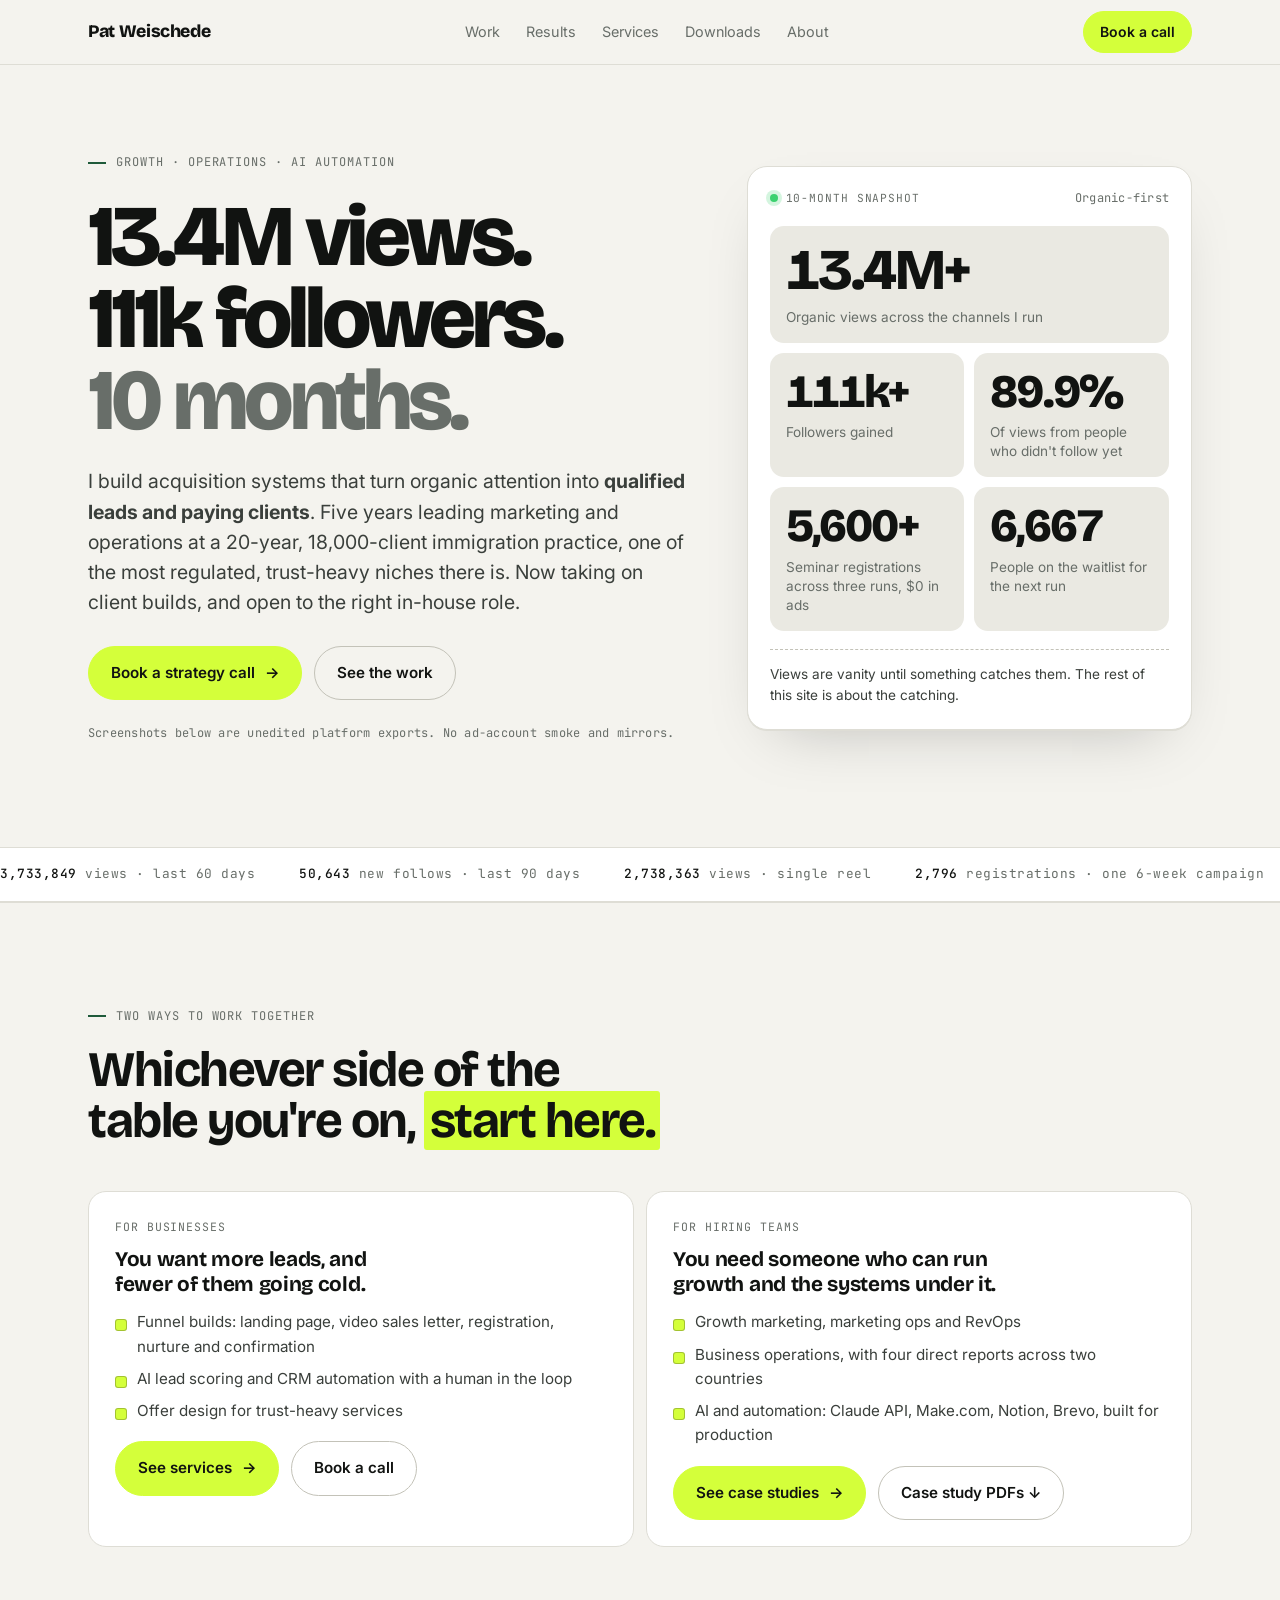
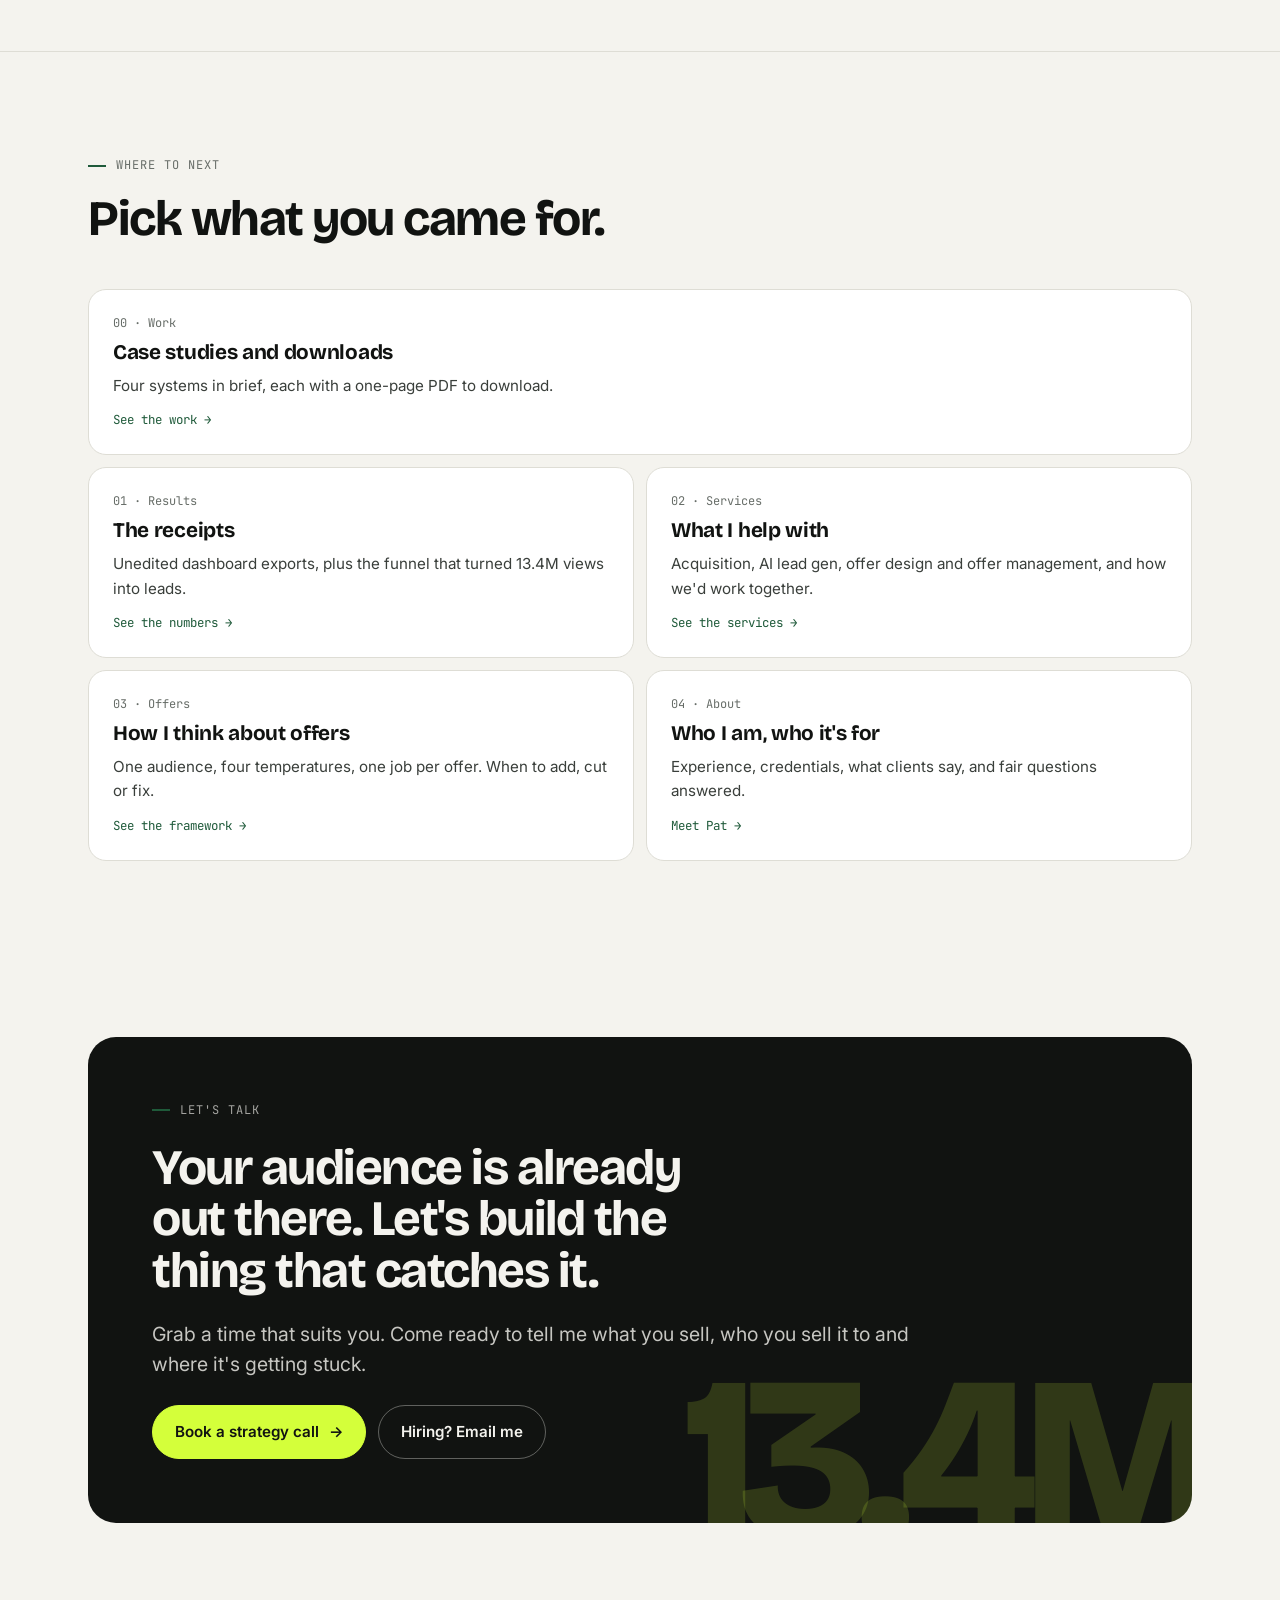
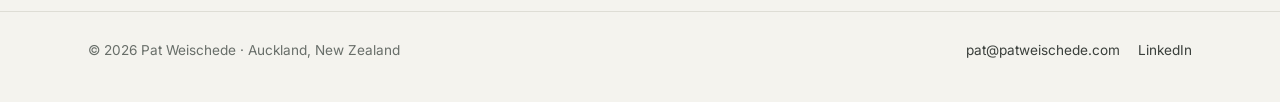
==== commit 7899f18a: "Add Work page, case study PDFs and meeting photos - New Work page: four case studies as skimmable ca" ====
--- a/index.html
+++ b/index.html
@@ -4,7 +4,7 @@
 <meta charset="utf-8">
 <meta name="viewport" content="width=device-width, initial-scale=1">
 <title>Pat Weischede</title>
-<meta name="description" content="13.4M organic views and 111k+ followers in 10 months, in one of the most regulated niches there is. Pat Weischede helps coaches, consultants, advisors and growing businesses build acquisition, offers and AI-assisted lead gen that actually converts.">
+<meta name="description" content="Pat Weischede builds acquisition systems that turn organic attention into paying clients: 13.4M organic views, 5,600+ seminar registrations and AI lead grading in production, with $0 in ads. Available for client projects and growth, operations and AI automation roles.">
 <meta property="og:title" content="13.4M views. 111k followers. 10 months. — Pat Weischede">
 <meta property="og:description" content="Acquisition, offer design and AI lead gen for coaches, consultants, advisors and growing businesses.">
 <meta property="og:type" content="website">
@@ -24,9 +24,10 @@
   <nav class="wrap nav" aria-label="Primary">
     <a class="brand" href="index.html" aria-current="page">Pat Weischede</a>
     <div class="nav-links">
+      <a href="work.html">Work</a>
       <a href="results.html">Results</a>
       <a href="services.html">Services</a>
-      <a href="offers.html">Offers</a>
+      <a href="work.html#documents">Downloads</a>
       <a href="about.html">About</a>
     </div>
     <a class="btn btn-primary" href="https://cal.com/patweischede/strategy-call" target="_blank" rel="noopener">Book a call</a>
@@ -38,18 +39,18 @@
   <header class="wrap hero">
     <div class="hero-grid">
       <div class="hero-copy">
-        <span class="kicker">Acquisition · Offers · AI lead gen</span>
+        <span class="kicker">Growth · Operations · AI automation</span>
         <h1>
           <span class="line">13.4M views.</span>
           <span class="line">111k followers.</span>
           <span class="line dim">10 months.</span>
         </h1>
         <p class="lede">
-          I built that audience organically, in one of the most regulated, trust-heavy niches there is. Then I built the system that turned the attention into <strong>qualified leads and paying clients</strong>. Now I help coaches, consultants, advisors and growing businesses do the same.
+          I build acquisition systems that turn organic attention into <strong>qualified leads and paying clients</strong>. Five years leading marketing and operations at a 20-year, 18,000-client immigration practice, one of the most regulated, trust-heavy niches there is. Now taking on client builds, and open to the right in-house role.
         </p>
         <div class="cta-row">
           <a class="btn btn-primary" href="https://cal.com/patweischede/strategy-call" target="_blank" rel="noopener">Book a strategy call <span class="arr" aria-hidden="true">→</span></a>
-          <a class="btn btn-ghost" href="results.html">See the receipts</a>
+          <a class="btn btn-ghost" href="work.html">See the work</a>
         </div>
         <span class="fine">Screenshots below are unedited platform exports. No ad-account smoke and mirrors.</span>
       </div>
@@ -73,12 +74,12 @@
             <div class="cap">Of views from people who didn't follow yet</div>
           </div>
           <div class="big-stat">
-            <div class="fig" data-count="5140" data-suffix="">5,140</div>
-            <div class="cap">Waitlist sign-ups from one campaign</div>
+            <div class="fig" data-count="5600" data-suffix="+">5,600+</div>
+            <div class="cap">Seminar registrations across three runs, $0 in ads</div>
           </div>
           <div class="big-stat">
-            <div class="fig" data-count="500" data-prefix="~" data-suffix="/mo">~500/mo</div>
-            <div class="cap">Inbound leads, triaged automatically</div>
+            <div class="fig" data-count="6667" data-suffix="">6,667</div>
+            <div class="cap">People on the waitlist for the next run</div>
           </div>
         </div>
         <div class="receipt-foot">Views are vanity until something catches them. The rest of this site is about the catching.</div>
@@ -91,15 +92,17 @@
       <span><b>3,733,849</b> views · last 60 days</span>
       <span><b>50,643</b> new follows · last 90 days</span>
       <span><b>2,738,363</b> views · single reel</span>
-      <span><b>1,690</b> unique event registrations</span>
-      <span><b>20,000+</b> contacts in the database</span>
+      <span><b>2,796</b> registrations · one 6-week campaign</span>
+      <span><b>$0</b> media spend · three campaigns</span>
+      <span><b>A / B / C</b> AI lead grading · live</span>
       <span><b>3 hrs → 30 min</b> per deliverable with AI</span>
       <span><b>Days → instant</b> booking confirmation</span>
       <span><b>3,733,849</b> views · last 60 days</span>
       <span><b>50,643</b> new follows · last 90 days</span>
       <span><b>2,738,363</b> views · single reel</span>
-      <span><b>1,690</b> unique event registrations</span>
-      <span><b>20,000+</b> contacts in the database</span>
+      <span><b>2,796</b> registrations · one 6-week campaign</span>
+      <span><b>$0</b> media spend · three campaigns</span>
+      <span><b>A / B / C</b> AI lead grading · live</span>
       <span><b>3 hrs → 30 min</b> per deliverable with AI</span>
       <span><b>Days → instant</b> booking confirmation</span>
     </div>
@@ -108,26 +111,36 @@
   <section class="sec">
     <div class="wrap">
       <div class="sec-head reveal">
-        <span class="kicker">Sound familiar?</span>
-        <h2>You don't have an attention problem. You have a <span class="mark">catching</span> problem.</h2>
+        <span class="kicker">Two ways to work together</span>
+        <h2>Whichever side of the table you're on, <span class="mark">start here.</span></h2>
       </div>
-      <div class="pains">
-        <div class="pain reveal">
-          <q>My posts do numbers but my calendar's empty.</q>
-          <p>Reach without a next step. Content gets watched, then nothing tells the viewer what to do or why now.</p>
-        </div>
-        <div class="pain reveal">
-          <q>I've got four offers and they're eating each other.</q>
-          <p>Your free content answers the same question your paid offer does, so people take the free one. Or your mid-tier makes your premium look unnecessary.</p>
-        </div>
-        <div class="pain reveal">
-          <q>Leads come in, then go cold in my DMs.</q>
-          <p>No qualification, no routing, no follow-up sequence. Good leads wait days. Tyre-kickers eat your hours.</p>
-        </div>
-        <div class="pain reveal">
-          <q>Everyone says "use AI" but nobody says where.</q>
-          <p>You've got tools. You don't have a system. AI bolted onto a messy funnel just makes the mess faster.</p>
-        </div>
+      <div class="paths">
+        <article class="path reveal">
+          <span class="who-tag">For businesses</span>
+          <h3>You want more leads, and fewer of them going cold.</h3>
+          <ul>
+            <li>Funnel builds: landing page, video sales letter, registration, nurture and confirmation</li>
+            <li>AI lead scoring and CRM automation with a human in the loop</li>
+            <li>Offer design for trust-heavy services</li>
+          </ul>
+          <div class="cta-row">
+            <a class="btn btn-primary" href="services.html">See services <span class="arr" aria-hidden="true">→</span></a>
+            <a class="btn btn-ghost" href="https://cal.com/patweischede/strategy-call" target="_blank" rel="noopener">Book a call</a>
+          </div>
+        </article>
+        <article class="path reveal">
+          <span class="who-tag">For hiring teams</span>
+          <h3>You need someone who can run growth and the systems under it.</h3>
+          <ul>
+            <li>Growth marketing, marketing ops and RevOps</li>
+            <li>Business operations, with four direct reports across two countries</li>
+            <li>AI and automation: Claude API, Make.com, Notion, Brevo, built for production</li>
+          </ul>
+          <div class="cta-row">
+            <a class="btn btn-primary" href="work.html">See case studies <span class="arr" aria-hidden="true">→</span></a>
+            <a class="btn btn-ghost" href="work.html#documents">Case study PDFs ↓</a>
+          </div>
+        </article>
       </div>
     </div>
   </section>
@@ -140,10 +153,11 @@
         <h2>Pick what you came for.</h2>
       </div>
       <nav class="dir" aria-label="Site sections">
+        <a class="reveal" href="work.html"><span class="n">00 · Work</span><h3>Case studies and downloads</h3><p>Four systems in brief, each with a one-page PDF to download.</p><span class="go">See the work →</span></a>
         <a class="reveal" href="results.html"><span class="n">01 · Results</span><h3>The receipts</h3><p>Unedited dashboard exports, plus the funnel that turned 13.4M views into leads.</p><span class="go">See the numbers →</span></a>
         <a class="reveal" href="services.html"><span class="n">02 · Services</span><h3>What I help with</h3><p>Acquisition, AI lead gen, offer design and offer management, and how we'd work together.</p><span class="go">See the services →</span></a>
         <a class="reveal" href="offers.html"><span class="n">03 · Offers</span><h3>How I think about offers</h3><p>One audience, four temperatures, one job per offer. When to add, cut or fix.</p><span class="go">See the framework →</span></a>
-        <a class="reveal" href="about.html"><span class="n">04 · About</span><h3>Who I am, who it's for</h3><p>Five years in a regulated niche, the clients this fits, and fair questions answered.</p><span class="go">Meet Pat →</span></a>
+        <a class="reveal" href="about.html"><span class="n">04 · About</span><h3>Who I am, who it's for</h3><p>Experience, credentials, what clients say, and fair questions answered.</p><span class="go">Meet Pat →</span></a>
       </nav>
     </div>
   </section>
@@ -157,7 +171,7 @@
       <p class="lede" style="color:inherit; opacity:0.8">Grab a time that suits you. Come ready to tell me what you sell, who you sell it to and where it's getting stuck.</p>
       <div class="cta-row">
         <a class="btn btn-primary" href="https://cal.com/patweischede/strategy-call" target="_blank" rel="noopener">Book a strategy call <span class="arr" aria-hidden="true">→</span></a>
-        <a class="btn btn-ghost" href="https://www.linkedin.com/in/patweischede" rel="noopener">Connect on LinkedIn</a>
+        <a class="btn btn-ghost" href="mailto:pat@patweischede.com?subject=Role%20enquiry">Hiring? Email me</a>
       </div>
     </div>
   </section>
--- a/styles.css
+++ b/styles.css
@@ -430,3 +430,90 @@
 .reveal { opacity: 0; transform: translateY(14px); transition: opacity 0.6s ease, transform 0.6s ease; }
 .reveal.in { opacity: 1; transform: none; }
 @media (prefers-reduced-motion: reduce) { .reveal { opacity: 1; transform: none; transition: none; } html { scroll-behavior: auto; } }
+
+/* ---------- audience paths ---------- */
+.paths { display: grid; gap: 12px; }
+@media (min-width: 760px) { .paths { grid-template-columns: 1fr 1fr; } }
+.path { padding: 26px; border-radius: 18px; background: var(--surface); border: 1px solid var(--line); display: grid; gap: 12px; align-content: start; }
+.path .who-tag { font-family: var(--mono); font-size: 0.72rem; letter-spacing: 0.08em; text-transform: uppercase; color: var(--muted); }
+.path ul { margin: 0; padding: 0; list-style: none; display: grid; gap: 8px; }
+.path li { padding-left: 22px; position: relative; color: var(--ink-soft); font-size: 0.95rem; }
+.path li::before { content: ""; position: absolute; left: 0; top: 0.6em; width: 10px; height: 10px; border-radius: 3px; background: var(--hi); border: 1px solid color-mix(in srgb, var(--ink) 25%, transparent); }
+.path .cta-row { margin-top: 6px; }
+
+/* ---------- photo ---------- */
+.photo { margin: 0; border-radius: 20px; overflow: hidden; border: 1px solid var(--line); background: var(--shot-bg); }
+.photo img { width: 100%; height: auto; }
+.photo figcaption { font-size: 0.85rem; color: var(--muted); padding: 12px 16px; background: var(--surface); }
+.calls { display: grid; gap: 10px; margin-top: 16px; }
+@media (min-width: 700px) { .calls { grid-template-columns: 1fr 1fr; } }
+@media (min-width: 1040px) { .calls { grid-template-columns: repeat(3, minmax(0, 1fr)); } }
+.calls img { width: 100%; height: auto; border-radius: 12px; border: 1px solid var(--line); background: var(--shot-bg); }
+
+/* ---------- case studies ---------- */
+.toc { display: flex; flex-wrap: wrap; gap: 8px; }
+.toc a { font-family: var(--mono); font-size: 0.78rem; text-decoration: none; padding: 8px 12px; border-radius: 999px; border: 1px solid var(--line-strong); color: var(--ink-soft); }
+.toc a:hover { border-color: var(--ink); color: var(--ink); }
+.case { display: grid; gap: 28px; }
+.case-meta { display: grid; gap: 1px; background: var(--line); border: 1px solid var(--line); border-radius: 14px; overflow: hidden; }
+@media (min-width: 760px) { .case-meta { grid-template-columns: repeat(3, minmax(0, 1fr)); } }
+.case-meta div { background: var(--surface); padding: 16px 18px; display: grid; gap: 4px; align-content: start; }
+.case-meta dt { font-family: var(--mono); font-size: 0.7rem; letter-spacing: 0.08em; text-transform: uppercase; color: var(--muted); }
+.case-meta dd { margin: 0; font-size: 0.93rem; color: var(--ink-soft); }
+.case-cols { display: grid; gap: 28px; }
+@media (min-width: 960px) { .case-cols { grid-template-columns: minmax(0, 1fr) minmax(0, 1fr); gap: 40px; align-items: start; } }
+.case-body { display: grid; gap: 14px; }
+.case-body h3 { margin-top: 8px; }
+.flow { margin: 0; padding: 0; list-style: none; display: grid; gap: 8px; counter-reset: f; }
+.flow li { counter-increment: f; display: grid; grid-template-columns: 34px minmax(0, 1fr); gap: 12px; padding: 14px 16px; border-radius: 12px; background: var(--surface); border: 1px solid var(--line); font-size: 0.93rem; color: var(--ink-soft); }
+.flow li::before { content: counter(f, decimal-leading-zero); font-family: var(--mono); font-size: 0.75rem; color: var(--muted); padding-top: 2px; }
+.flow b { color: var(--ink); font-weight: 600; }
+.runs { display: grid; gap: 8px; }
+.lesson { padding: 18px 20px; border-radius: 14px; background: var(--surface-sunk); font-size: 0.93rem; color: var(--ink-soft); }
+.lesson b { color: var(--ink); }
+.status { font-family: var(--mono); font-size: 0.68rem; letter-spacing: 0.06em; padding: 3px 8px; border-radius: 999px; background: var(--hi); color: var(--hi-ink); vertical-align: middle; margin-left: 6px; }
+.status.built { background: var(--surface-sunk); color: var(--ink-soft); border: 1px solid var(--line-strong); }
+.clients { display: grid; gap: 12px; }
+@media (min-width: 760px) { .clients { grid-template-columns: 1fr 1fr; } }
+
+/* ---------- reviews ---------- */
+.reviews { display: grid; gap: 12px; }
+@media (min-width: 760px) { .reviews { grid-template-columns: 1fr 1fr; } }
+.review { margin: 0; padding: 22px; border-radius: 16px; background: var(--surface); border: 1px solid var(--line); display: grid; gap: 12px; align-content: start; }
+.review .stars { color: #E2A400; letter-spacing: 2px; font-size: 0.9rem; }
+.review blockquote { margin: 0; font-size: 0.98rem; color: var(--ink); line-height: 1.55; }
+.review figcaption { font-family: var(--mono); font-size: 0.72rem; color: var(--muted); }
+
+/* ---------- timeline ---------- */
+.timeline { margin: 0; padding: 0; list-style: none; display: grid; border-top: 1px solid var(--line); }
+.timeline li { display: grid; gap: 4px; padding: 16px 0; border-bottom: 1px solid var(--line); }
+@media (min-width: 640px) { .timeline li { grid-template-columns: 150px minmax(0, 1fr); gap: 20px; } }
+.timeline .when { font-family: var(--mono); font-size: 0.75rem; color: var(--muted); padding-top: 3px; }
+.timeline b { color: var(--ink); display: block; }
+.timeline span.d { font-size: 0.93rem; color: var(--ink-soft); }
+@media (min-width: 700px) { .dir a:first-child { grid-column: 1 / -1; } }
+
+/* ---------- case cards + documents ---------- */
+.cases { display: grid; gap: 12px; }
+@media (min-width: 760px) { .cases { grid-template-columns: 1fr 1fr; } }
+.case-card { padding: 24px; border-radius: 18px; background: var(--surface); border: 1px solid var(--line); display: grid; gap: 14px; align-content: start; }
+.case-card .n { font-family: var(--mono); font-size: 0.75rem; color: var(--muted); }
+.case-card p { font-size: 0.95rem; }
+.mini-stats { display: grid; grid-template-columns: repeat(3, minmax(0, 1fr)); gap: 1px; background: var(--line); border: 1px solid var(--line); border-radius: 12px; overflow: hidden; }
+.mini-stats div { background: var(--surface-sunk); padding: 12px; }
+.mini-stats b { display: block; font-family: var(--display); font-size: clamp(1.05rem, 0.9rem + 0.8vw, 1.4rem); letter-spacing: -0.02em; color: var(--ink); line-height: 1.1; }
+.mini-stats span { display: block; font-size: 0.75rem; color: var(--muted); line-height: 1.35; margin-top: 4px; }
+.dl { justify-self: start; font-family: var(--mono); font-size: 0.8rem; color: var(--accent); text-decoration: none; border-bottom: 1px solid currentColor; padding-bottom: 2px; }
+.dl:hover { color: var(--ink); }
+.docs { display: grid; gap: 12px; }
+@media (min-width: 700px) { .docs { grid-template-columns: repeat(2, minmax(0, 1fr)); } }
+@media (min-width: 1040px) { .docs { grid-template-columns: repeat(4, minmax(0, 1fr)); } .doc.feature { grid-column: span 2; } }
+.doc { padding: 22px; border-radius: 16px; background: var(--surface); border: 1px solid var(--line); text-decoration: none; display: grid; gap: 8px; align-content: start; transition: border-color 0.15s ease, transform 0.15s ease; }
+.doc:hover { border-color: var(--ink); transform: translateY(-2px); }
+.doc .n { font-family: var(--mono); font-size: 0.72rem; color: var(--muted); }
+.doc p { font-size: 0.93rem; }
+.doc .go { font-family: var(--mono); font-size: 0.78rem; color: var(--accent); margin-top: 4px; }
+.doc.feature { background: #111311; border-color: #111311; }
+.doc.feature h3, .doc.feature .go { color: var(--hi); }
+.doc.feature .n, .doc.feature p { color: rgba(244, 243, 238, 0.72); }
+.doc.feature:hover { border-color: var(--hi); }
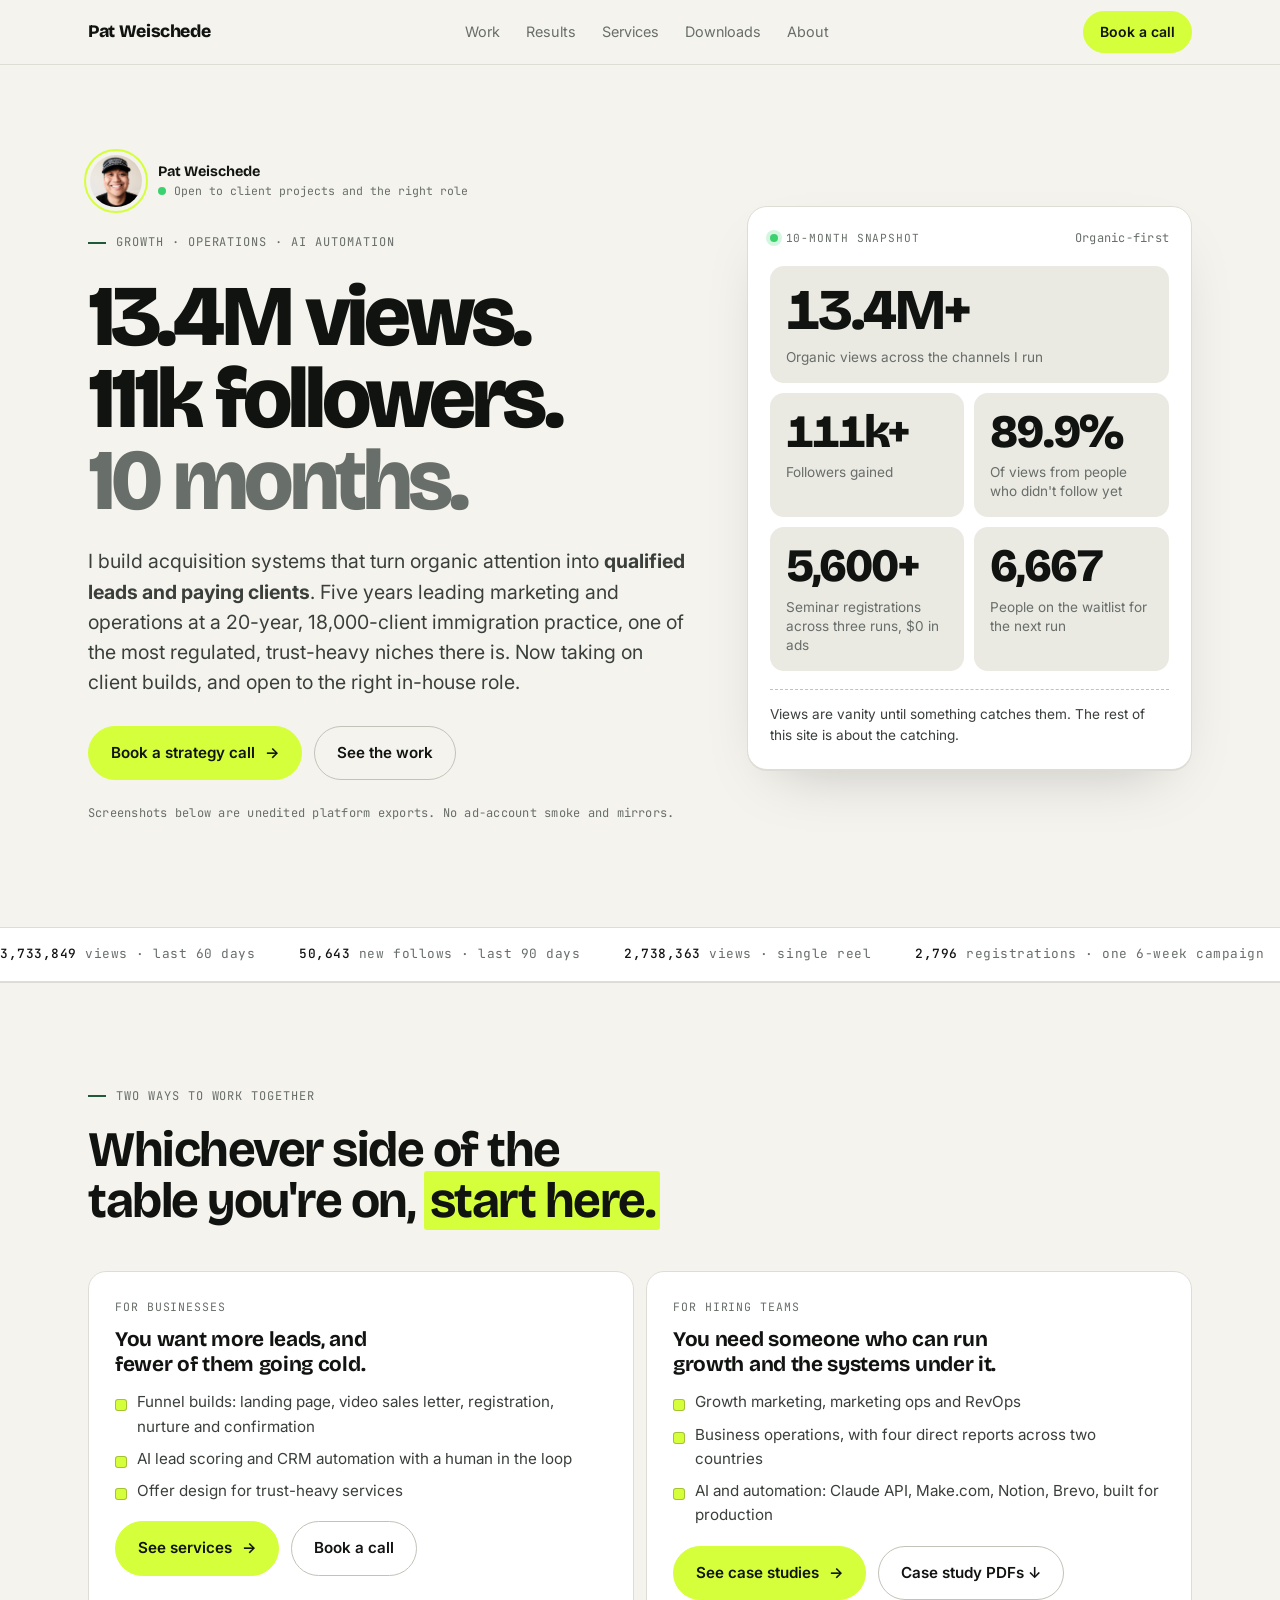
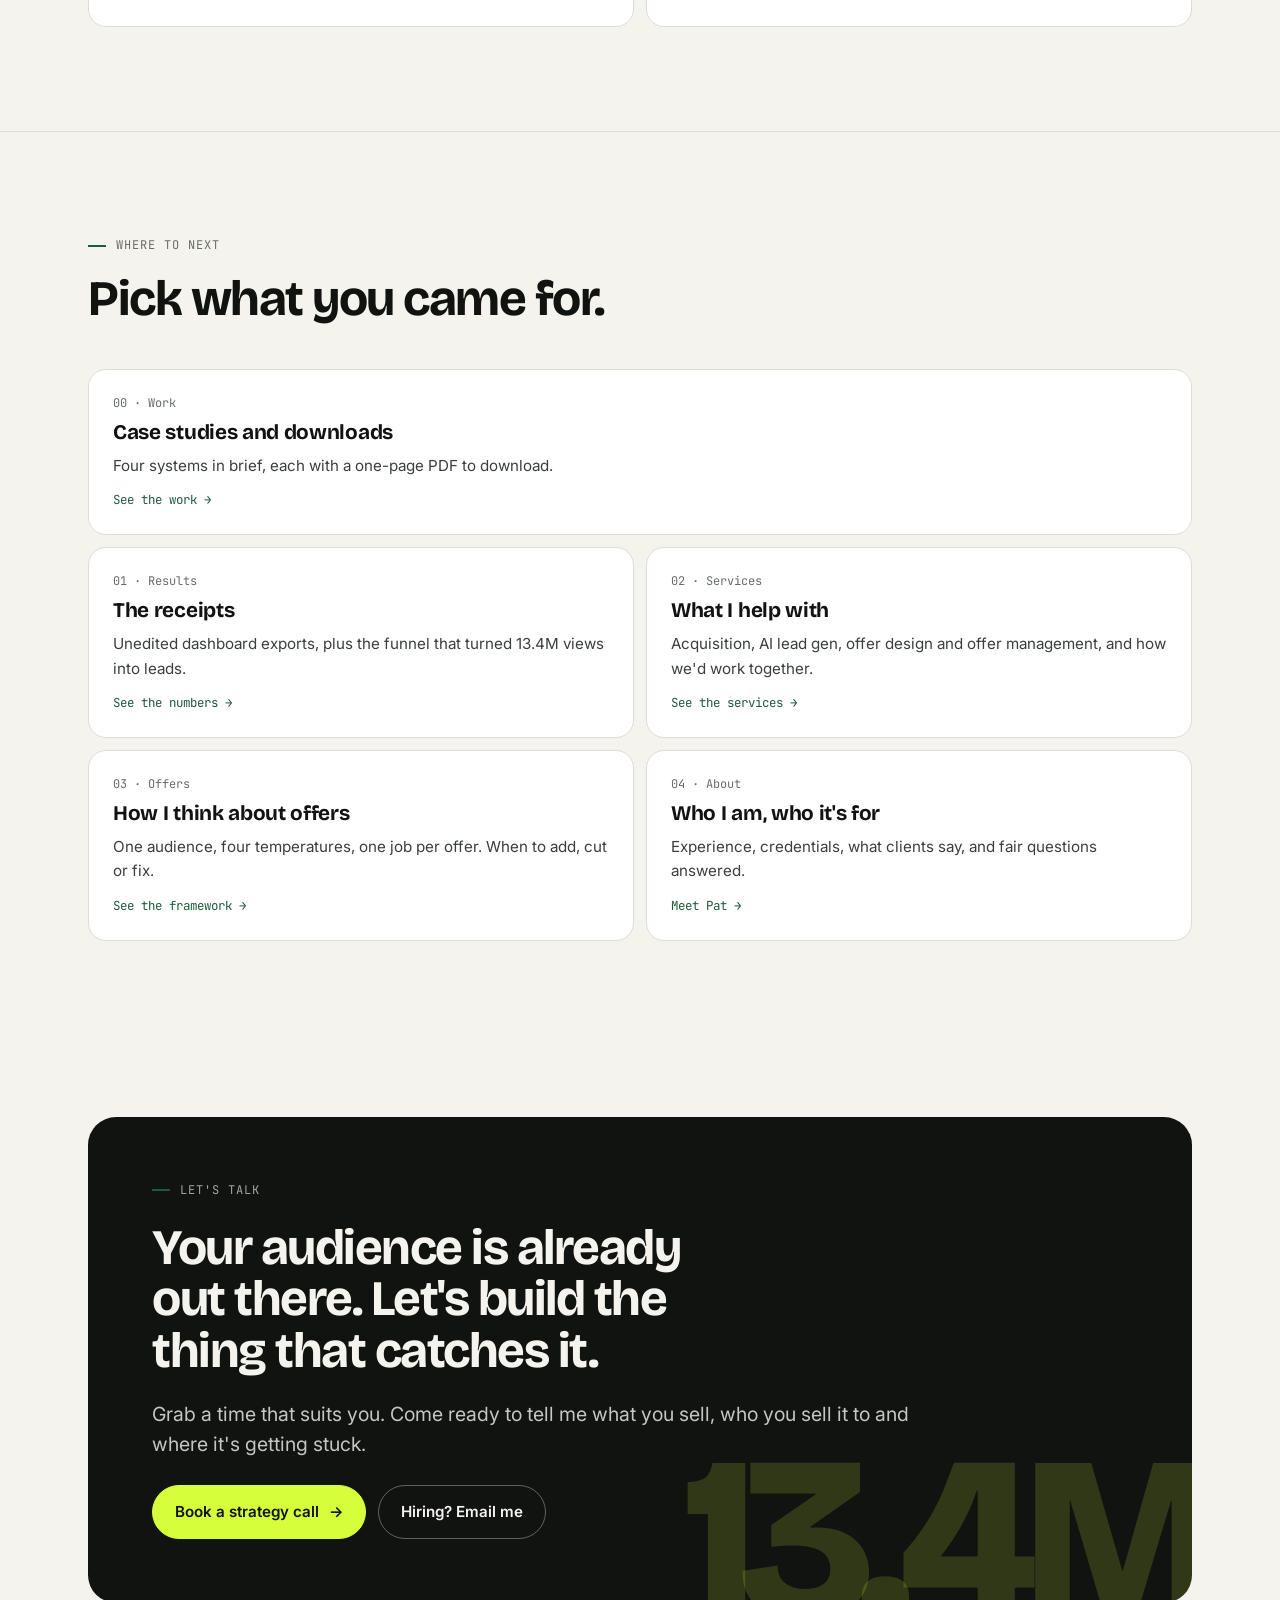
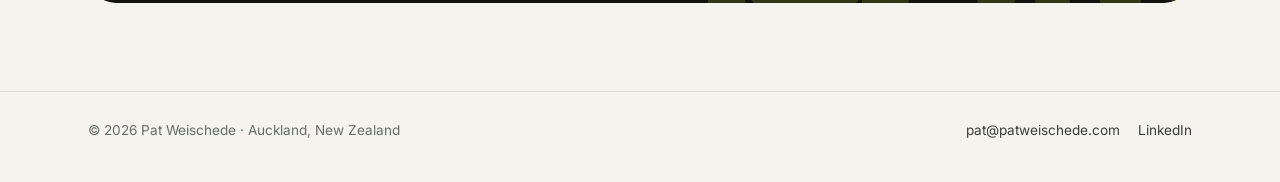
==== commit 5e910bd4: "Add photo, motion polish and hidden CV page Co-Authored-By: Claude Sonnet 5.5 <noreply@anthropic.com" ====
--- a/index.html
+++ b/index.html
@@ -19,6 +19,7 @@
 <link rel="stylesheet" href="styles.css">
 </head>
 <body>
+<div class="progress" aria-hidden="true"></div>
 
 <div class="nav-bar">
   <nav class="wrap nav" aria-label="Primary">
@@ -39,6 +40,10 @@
   <header class="wrap hero">
     <div class="hero-grid">
       <div class="hero-copy">
+        <div class="avail">
+          <span class="avatar"><img src="assets/pat.jpg" width="56" height="56" alt="Pat Weischede smiling"></span>
+          <span class="avail-text"><b>Pat Weischede</b><span class="avail-status"><i aria-hidden="true"></i>Open to client projects and the right role</span></span>
+        </div>
         <span class="kicker">Growth · Operations · AI automation</span>
         <h1>
           <span class="line">13.4M views.</span>
@@ -49,7 +54,7 @@
           I build acquisition systems that turn organic attention into <strong>qualified leads and paying clients</strong>. Five years leading marketing and operations at a 20-year, 18,000-client immigration practice, one of the most regulated, trust-heavy niches there is. Now taking on client builds, and open to the right in-house role.
         </p>
         <div class="cta-row">
-          <a class="btn btn-primary" href="https://cal.com/patweischede/strategy-call" target="_blank" rel="noopener">Book a strategy call <span class="arr" aria-hidden="true">→</span></a>
+          <a class="btn btn-primary shine" href="https://cal.com/patweischede/strategy-call" target="_blank" rel="noopener">Book a strategy call <span class="arr" aria-hidden="true">→</span></a>
           <a class="btn btn-ghost" href="work.html">See the work</a>
         </div>
         <span class="fine">Screenshots below are unedited platform exports. No ad-account smoke and mirrors.</span>
--- a/styles.css
+++ b/styles.css
@@ -517,3 +517,51 @@
 .doc.feature h3, .doc.feature .go { color: var(--hi); }
 .doc.feature .n, .doc.feature p { color: rgba(244, 243, 238, 0.72); }
 .doc.feature:hover { border-color: var(--hi); }
+
+/* ---------- availability chip + portrait ---------- */
+.avail { display: flex; align-items: center; gap: 14px; }
+.avatar { position: relative; width: 56px; height: 56px; border-radius: 50%; flex: none; }
+.avatar::before { content: ""; position: absolute; inset: -4px; border-radius: 50%; border: 2px solid var(--hi); animation: ring 2.6s ease-out infinite; }
+.avatar img { width: 100%; height: 100%; border-radius: 50%; object-fit: cover; object-position: 50% 40%; border: 2px solid var(--ground); position: relative; }
+.avail-text { display: grid; gap: 2px; font-size: 0.9rem; line-height: 1.3; }
+.avail-text b { font-family: var(--display); font-weight: 700; color: var(--ink); }
+.avail-status { font-family: var(--mono); font-size: 0.72rem; color: var(--muted); display: inline-flex; align-items: center; gap: 8px; }
+.avail-status i { width: 8px; height: 8px; border-radius: 50%; background: #3BD16F; animation: pulse 2s ease-in-out infinite; }
+@keyframes ring { 0% { transform: scale(0.95); opacity: 0.9; } 100% { transform: scale(1.35); opacity: 0; } }
+@keyframes pulse { 0%, 100% { box-shadow: 0 0 0 0 color-mix(in srgb, #3BD16F 55%, transparent); } 50% { box-shadow: 0 0 0 6px transparent; } }
+.portrait { margin: 0; width: min(220px, 60%); aspect-ratio: 1; border-radius: 28px; overflow: hidden; border: 1px solid var(--line); transform: rotate(-2deg); transition: transform 0.4s ease; box-shadow: 0 24px 50px -28px rgba(0,0,0,0.4); }
+.portrait:hover { transform: rotate(0) scale(1.02); }
+.portrait img { width: 100%; height: 100%; object-fit: cover; }
+
+/* ---------- motion ---------- */
+.progress { position: fixed; top: 0; left: 0; height: 3px; width: 100%; background: var(--hi); transform-origin: 0 50%; transform: scaleX(0); z-index: 40; }
+.hero h1 .line { opacity: 0; transform: translateY(24px); animation: rise 0.8s cubic-bezier(.2,.7,.2,1) forwards; }
+.hero h1 .line:nth-child(1) { animation-delay: 0.1s; }
+.hero h1 .line:nth-child(2) { animation-delay: 0.28s; }
+.hero h1 .line:nth-child(3) { animation-delay: 0.46s; }
+.hero .avail, .hero .kicker, .hero .lede, .hero .cta-row, .hero .fine, .receipt { opacity: 0; animation: rise 0.8s cubic-bezier(.2,.7,.2,1) forwards; }
+.hero .avail { animation-delay: 0s; }
+.hero .kicker { animation-delay: 0.05s; }
+.hero .lede { animation-delay: 0.65s; }
+.hero .cta-row { animation-delay: 0.8s; }
+.hero .fine { animation-delay: 0.95s; }
+.receipt { animation-delay: 0.4s; }
+@keyframes rise { to { opacity: 1; transform: none; } }
+.reveal:nth-child(2) { transition-delay: 0.08s; }
+.reveal:nth-child(3) { transition-delay: 0.16s; }
+.reveal:nth-child(4) { transition-delay: 0.24s; }
+.mark { background-image: linear-gradient(var(--hi), var(--hi)); background-color: transparent; background-repeat: no-repeat; background-size: 0% 100%; transition: background-size 0.8s ease 0.3s; }
+.reveal.in .mark, .hero .mark { background-size: 100% 100%; }
+.path, .case-card, .pillar, .who-card, .review { transition: transform 0.2s ease, border-color 0.2s ease, opacity 0.6s ease; }
+.path:hover, .case-card:hover, .pillar:hover, .who-card:hover, .review:hover { transform: translateY(-4px); border-color: var(--ink); }
+.btn.shine { position: relative; overflow: hidden; }
+.btn.shine::after { content: ""; position: absolute; inset: 0; background: linear-gradient(105deg, transparent 35%, rgba(255,255,255,0.65) 50%, transparent 65%); transform: translateX(-120%); animation: shine 4s ease-in-out 1.5s infinite; }
+@keyframes shine { 0%, 60% { transform: translateX(-120%); } 100% { transform: translateX(120%); } }
+.final-card .bigfig { animation: drift 9s ease-in-out infinite alternate; }
+@keyframes drift { to { transform: translate(-2%, -6%); } }
+@media (prefers-reduced-motion: reduce) {
+  .hero h1 .line, .hero .avail, .hero .kicker, .hero .lede, .hero .cta-row, .hero .fine, .receipt { opacity: 1; animation: none; }
+  .avatar::before, .avail-status i, .btn.shine::after, .final-card .bigfig { animation: none; }
+  .mark { background-size: 100% 100%; transition: none; }
+  .progress { display: none; }
+}
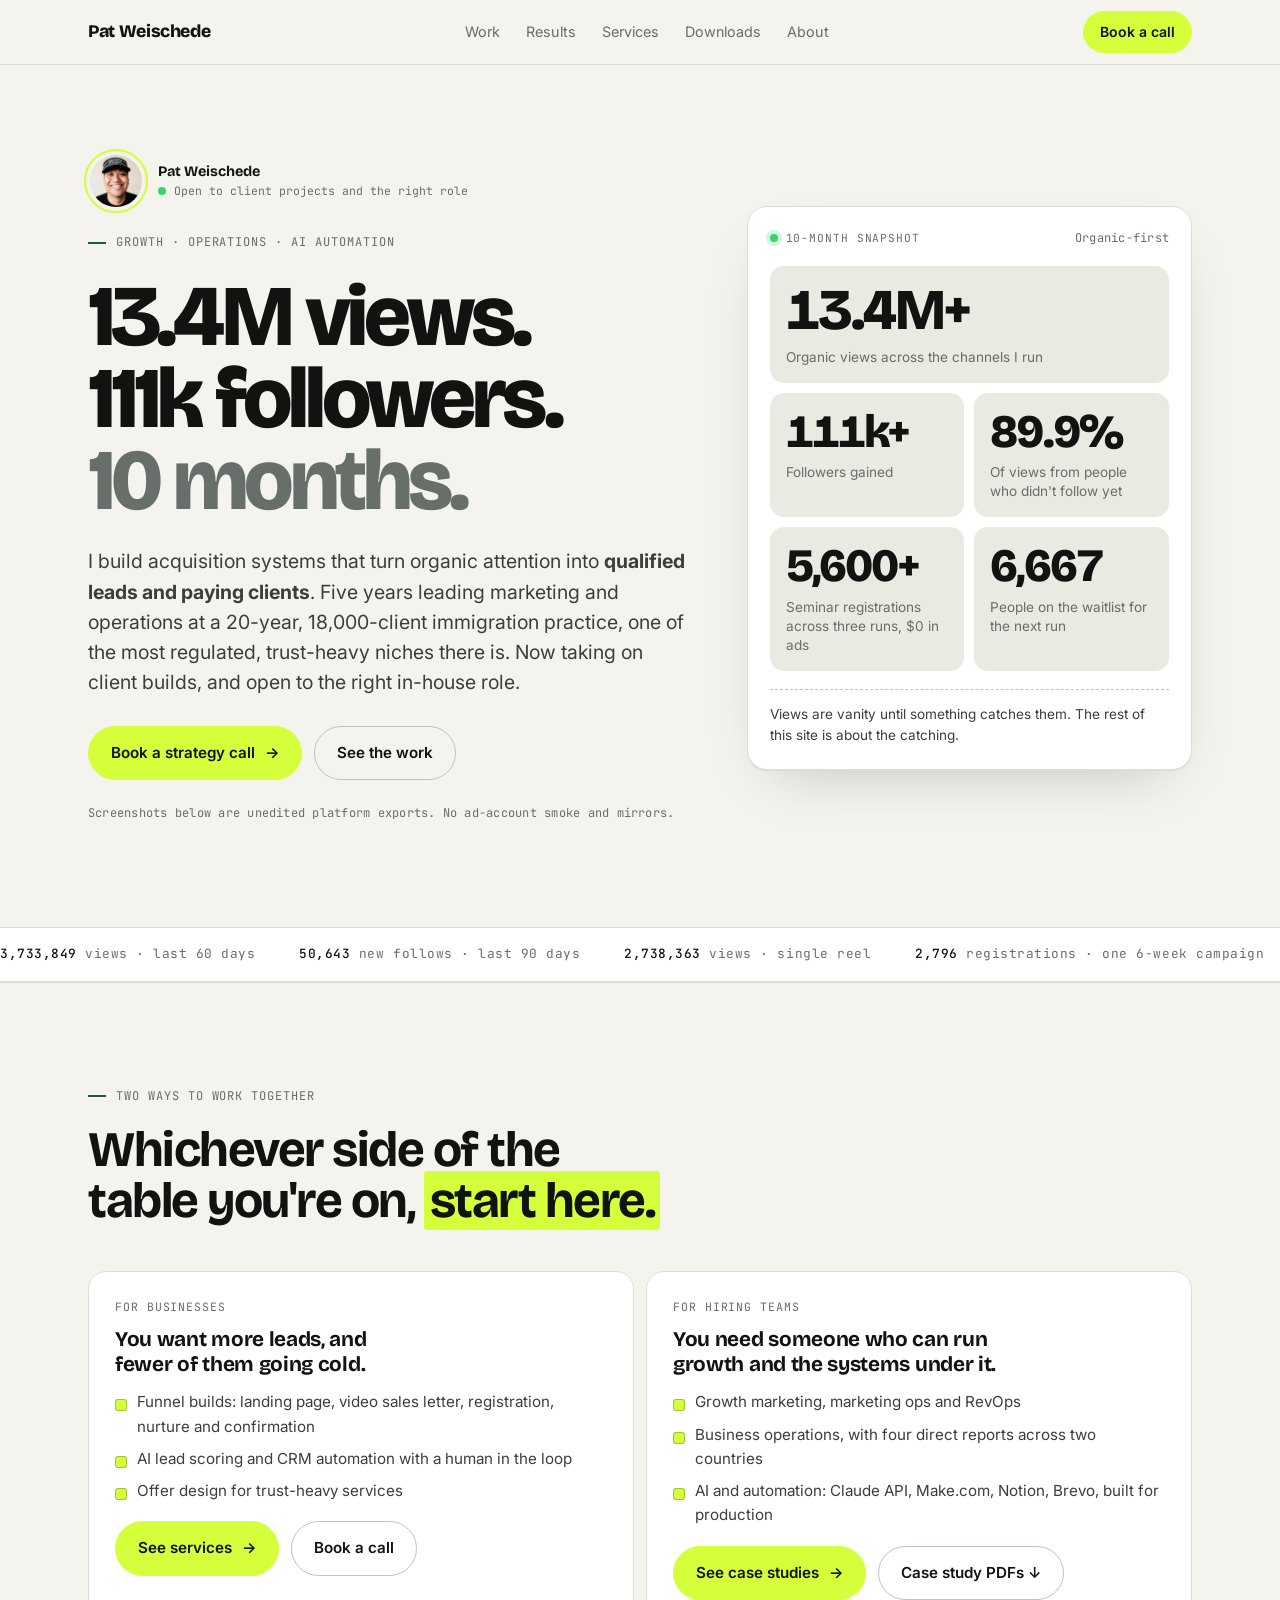
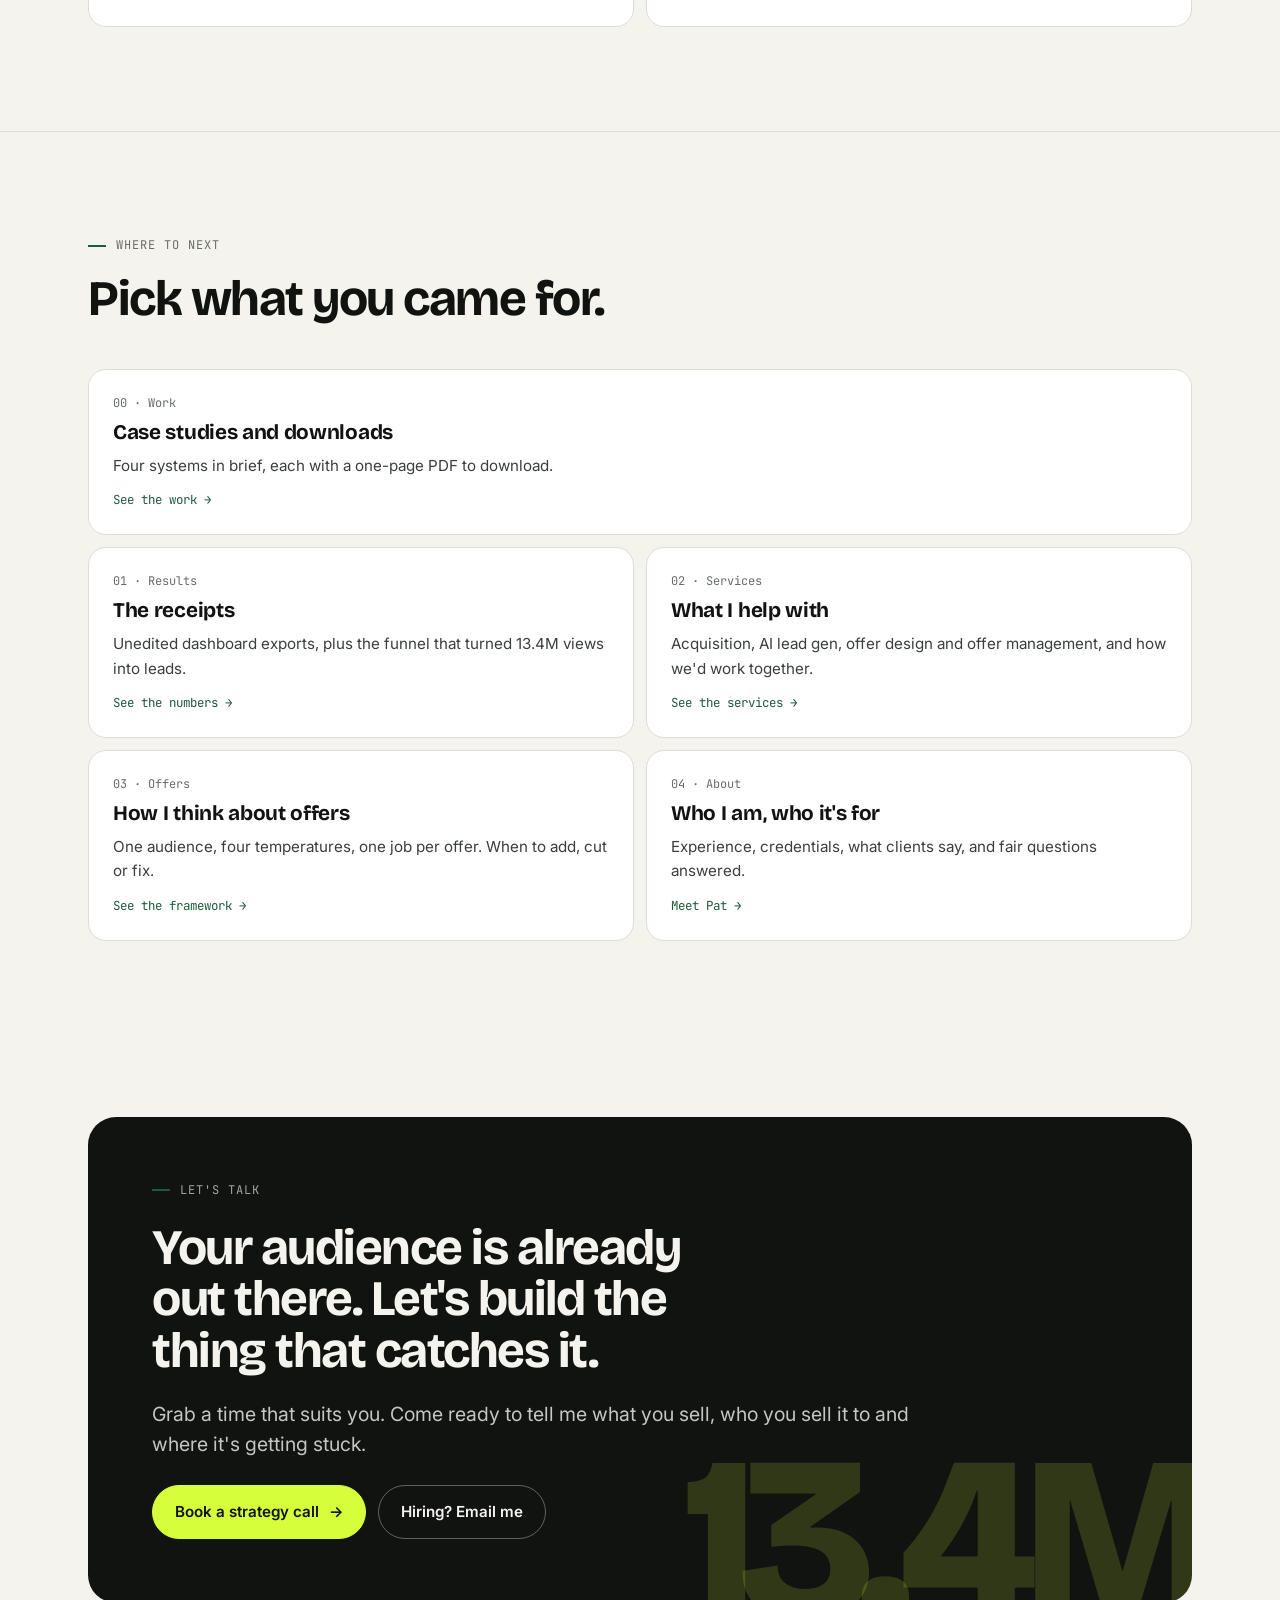
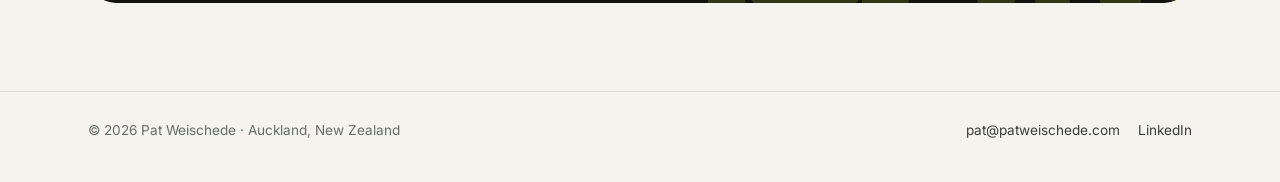
==== commit b2955e27: "Update LinkedIn URL Co-Authored-By: Claude Sonnet 5.5 <noreply@anthropic.com>" ====
--- a/index.html
+++ b/index.html
@@ -188,7 +188,7 @@
     <span>© 2026 Pat Weischede · Auckland, New Zealand</span>
     <span class="foot-links">
       <a href="mailto:pat@patweischede.com">pat@patweischede.com</a>
-      <a href="https://www.linkedin.com/in/patweischede" rel="noopener">LinkedIn</a>
+      <a href="https://www.linkedin.com/in/patrick-weischede-8a31b01b9/" rel="noopener">LinkedIn</a>
     </span>
   </div>
 </footer>
